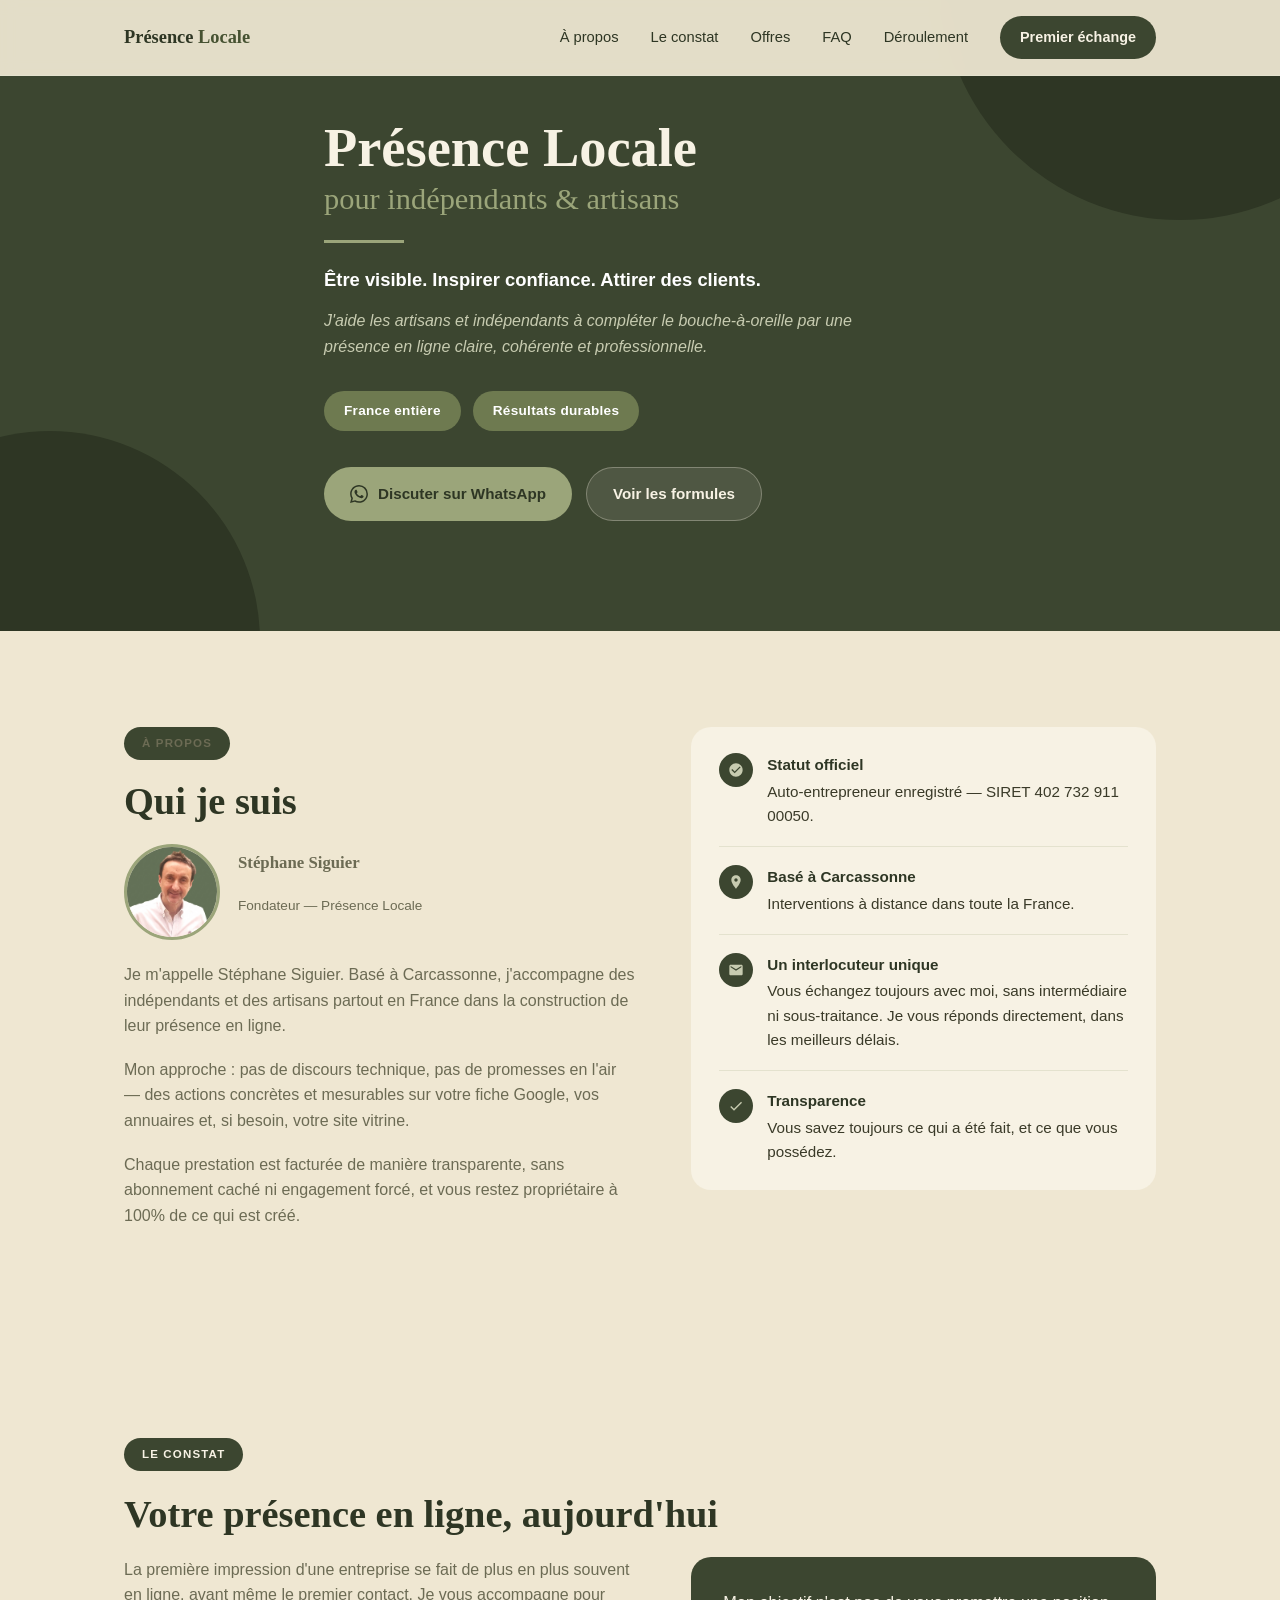
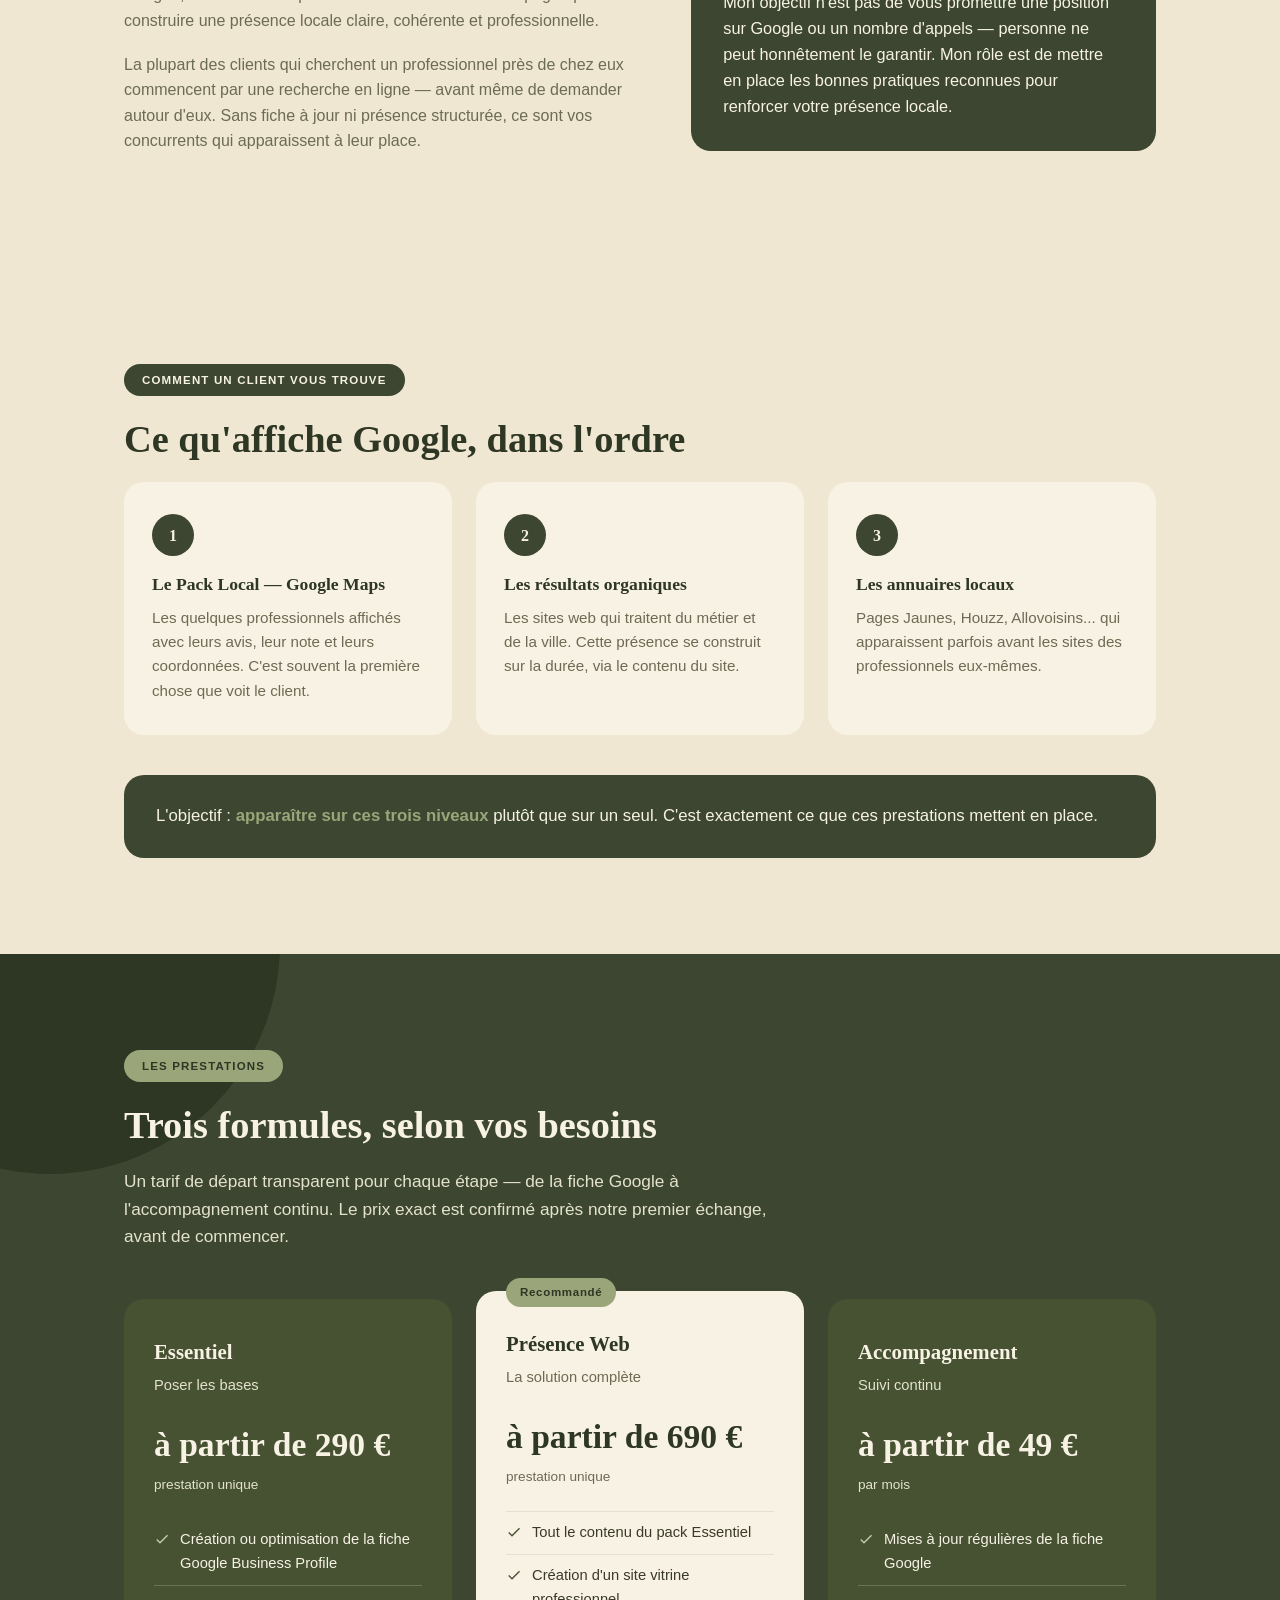
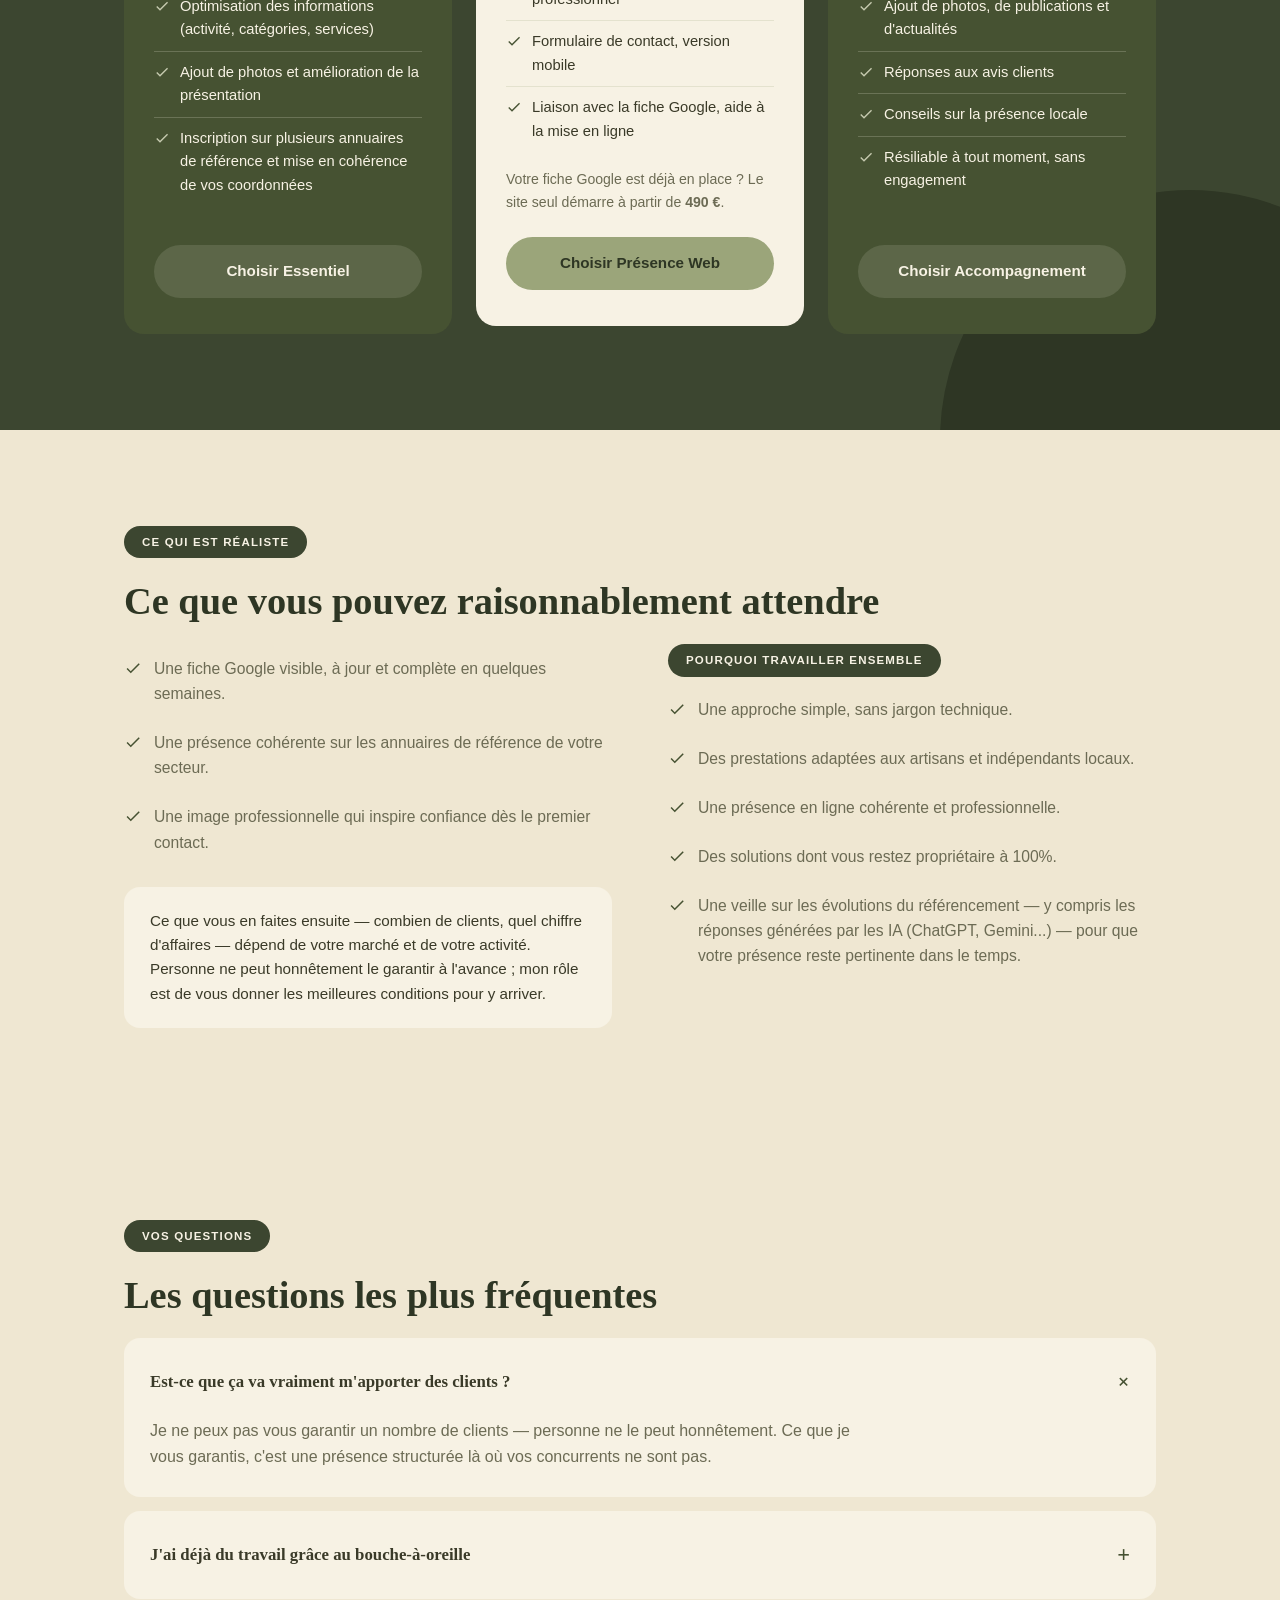
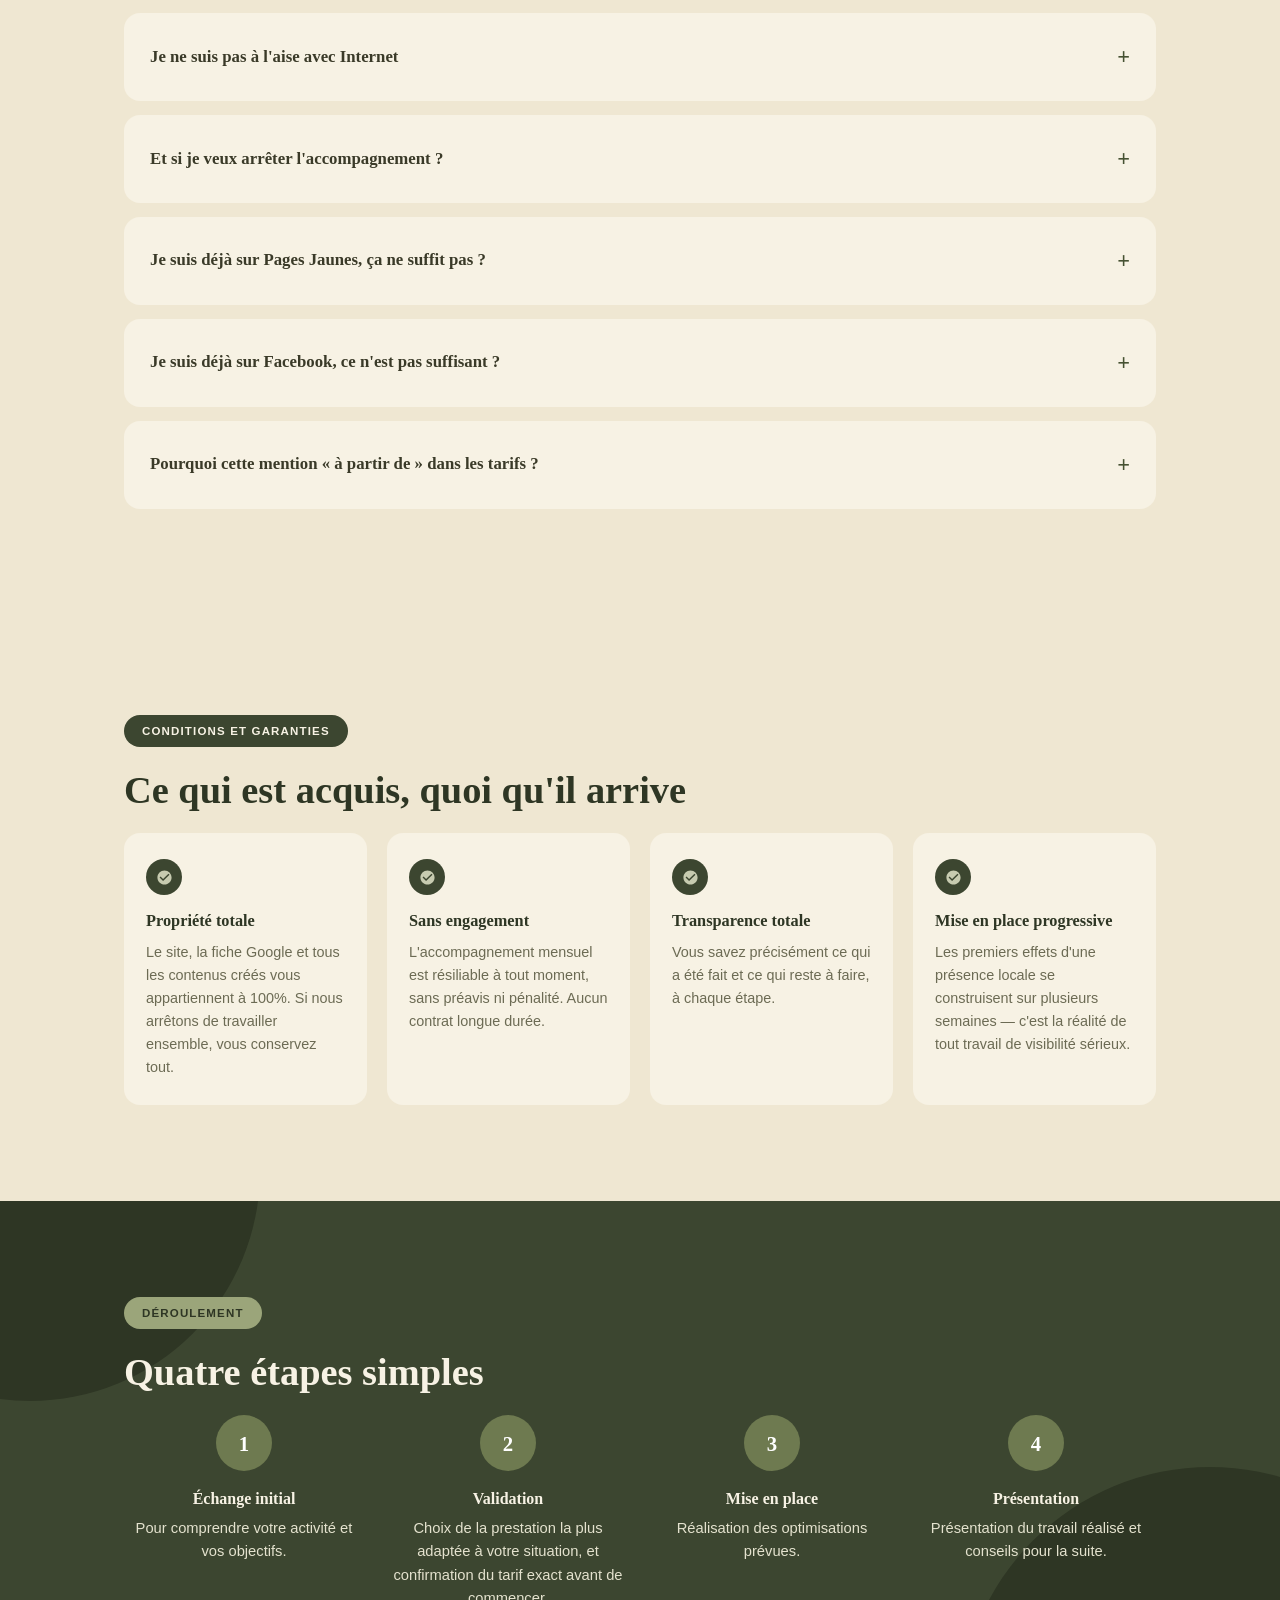
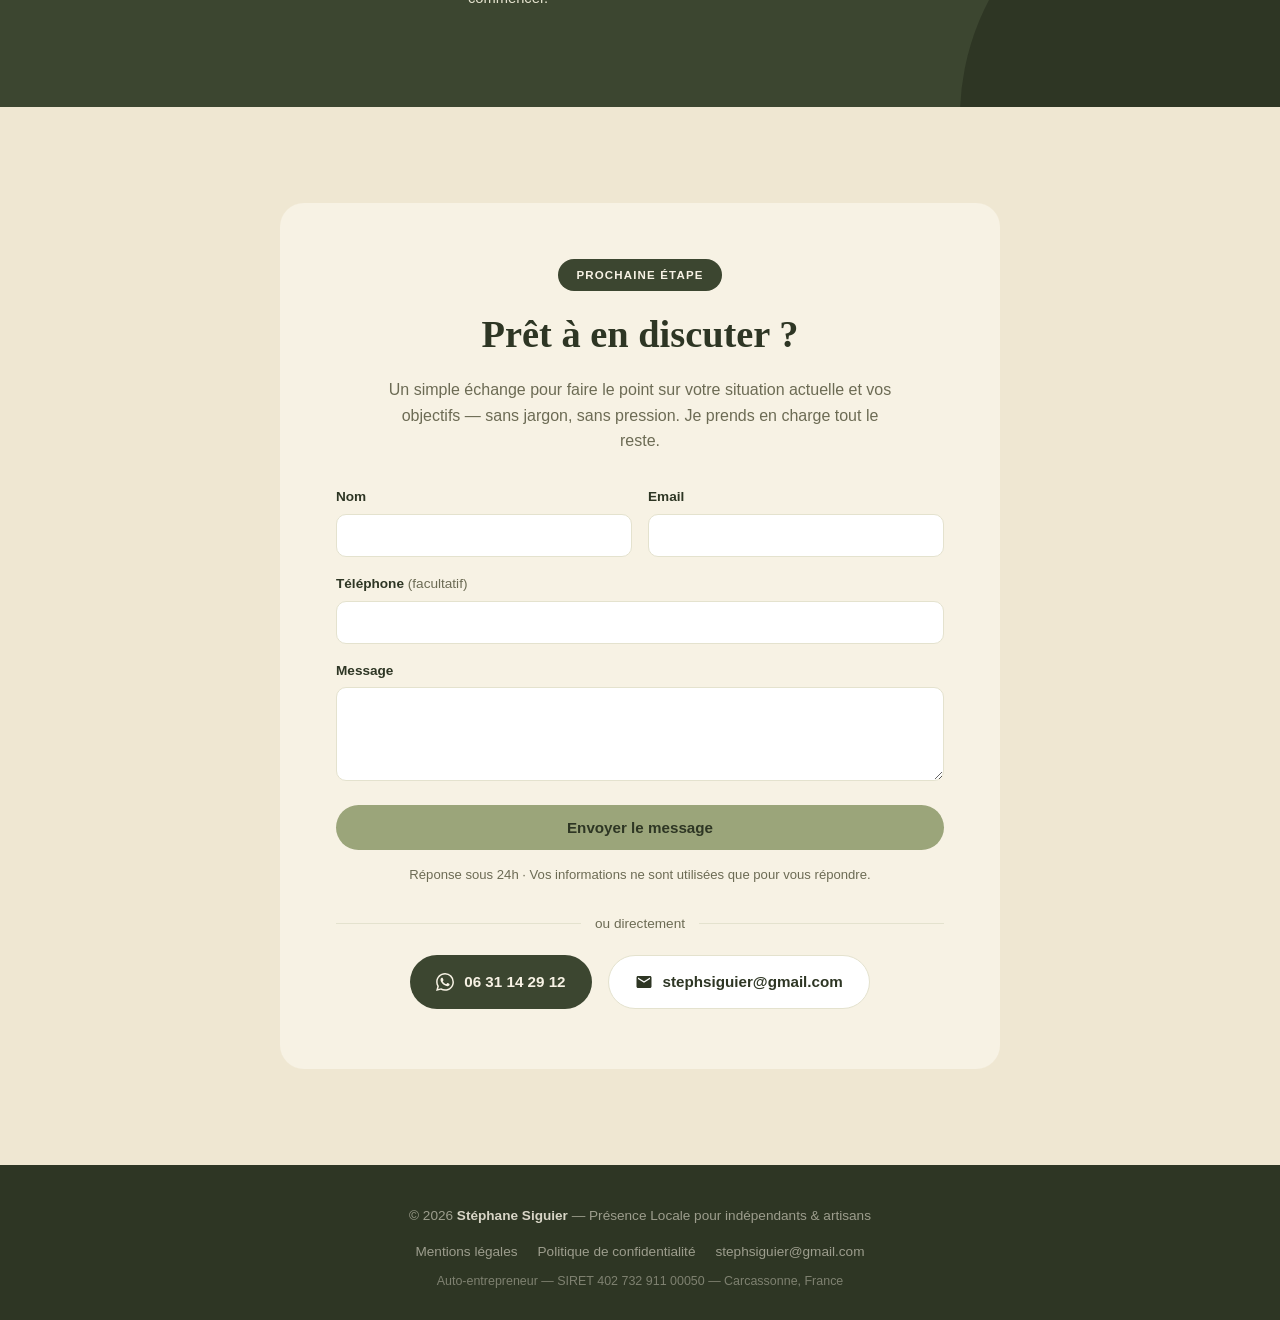
==== index.html @ 8b1a2726 "Retire la pastille "Présentation commerciale" du hero Reste de la présentation PowerPoint, sans sens" ====
<!DOCTYPE html>
<html lang="fr">
<head>
<meta charset="UTF-8" />
<meta name="viewport" content="width=device-width, initial-scale=1.0" />
<title>Présence Locale pour Indépendants &amp; Artisans — Stéphane Siguier</title>
<meta name="description" content="Stéphane Siguier accompagne les indépendants et artisans pour renforcer leur présence locale : fiche Google Business, annuaires, site vitrine. Premier échange gratuit." />
<meta name="keywords" content="présence locale, fiche google business profile, référencement local artisan, site vitrine indépendant, présence en ligne artisan" />
<link rel="canonical" href="https://presencelocale.vercel.app/" />
<meta name="google-site-verification" content="MsAnaw0kHJq9627BBi_jA8YPOrzzjA6fcCTevEFOmfQ" />

<meta property="og:title" content="Présence Locale pour Indépendants &amp; Artisans — Stéphane Siguier" />
<meta property="og:description" content="Fiche Google Business, référencement local, site vitrine : une présence en ligne claire et professionnelle pour votre activité." />
<meta property="og:type" content="website" />
<meta property="og:url" content="https://presencelocale.vercel.app/" />
<meta property="og:image" content="https://presencelocale.vercel.app/photo.jpg" />
<meta property="og:locale" content="fr_FR" />

<script type="application/ld+json">
{
  "@context": "https://schema.org",
  "@type": "ProfessionalService",
  "name": "Présence Locale — Stéphane Siguier",
  "description": "Accompagnement des indépendants et artisans pour leur présence en ligne : fiche Google Business Profile, référencement local, site vitrine et suivi continu.",
  "url": "https://presencelocale.vercel.app/",
  "telephone": "+33631142912",
  "email": "stephsiguier@gmail.com",
  "areaServed": "France",
  "priceRange": "€€",
  "taxID": "40273291100050",
  "address": { "@type": "PostalAddress", "addressLocality": "Carcassonne", "addressCountry": "FR" }
}
</script>
<script type="application/ld+json">
{
  "@context": "https://schema.org",
  "@type": "Service",
  "serviceType": "Création et optimisation de fiche Google Business Profile",
  "name": "Essentiel",
  "provider": { "@type": "ProfessionalService", "name": "Présence Locale — Stéphane Siguier" },
  "areaServed": "France",
  "description": "Création ou optimisation de la fiche Google Business Profile, optimisation des informations, ajout de photos, inscription sur plusieurs annuaires de référence et mise en cohérence de vos coordonnées. Tarif de départ, ajusté selon votre situation.",
  "offers": { "@type": "Offer", "priceCurrency": "EUR", "priceSpecification": { "@type": "PriceSpecification", "minPrice": 290, "priceCurrency": "EUR" } }
}
</script>
<script type="application/ld+json">
{
  "@context": "https://schema.org",
  "@type": "Service",
  "serviceType": "Création de site vitrine et présence web complète",
  "name": "Présence Web",
  "provider": { "@type": "ProfessionalService", "name": "Présence Locale — Stéphane Siguier" },
  "areaServed": "France",
  "description": "Pack Essentiel complet, création d'un site vitrine professionnel avec formulaire de contact et version mobile, liaison avec la fiche Google. Disponible aussi en site seul (à partir de 490 €) lorsque la fiche Google est déjà en place. Tarif de départ, ajusté selon votre situation.",
  "offers": { "@type": "Offer", "priceCurrency": "EUR", "priceSpecification": { "@type": "PriceSpecification", "minPrice": 690, "priceCurrency": "EUR" } }
}
</script>
<script type="application/ld+json">
{
  "@context": "https://schema.org",
  "@type": "Service",
  "serviceType": "Suivi et accompagnement continu de la présence locale",
  "name": "Accompagnement",
  "provider": { "@type": "ProfessionalService", "name": "Présence Locale — Stéphane Siguier" },
  "areaServed": "France",
  "description": "Mises à jour régulières de la fiche Google, ajout de photos, publications et actualités, réponses aux avis clients, conseils sur la présence locale, résiliable à tout moment.",
  "offers": { "@type": "Offer", "priceCurrency": "EUR", "priceSpecification": { "@type": "UnitPriceSpecification", "minPrice": 49, "priceCurrency": "EUR", "unitText": "mois" } }
}
</script>
<script type="application/ld+json">
{
  "@context": "https://schema.org",
  "@type": "FAQPage",
  "mainEntity": [
    {
      "@type": "Question",
      "name": "Est-ce que ça va vraiment m'apporter des clients ?",
      "acceptedAnswer": { "@type": "Answer", "text": "Personne ne peut honnêtement garantir un nombre de clients. Ce qui est garanti, c'est la mise en place d'une présence en ligne structurée — fiche Google à jour, annuaires cohérents, site vitrine si besoin — là où beaucoup de concurrents ne sont pas encore présents." }
    },
    {
      "@type": "Question",
      "name": "J'ai déjà du travail grâce au bouche-à-oreille, est-ce utile quand même ?",
      "acceptedAnswer": { "@type": "Answer", "text": "Oui, une bonne visibilité en ligne amplifie le bouche-à-oreille. Quand quelqu'un recommande votre activité, la première chose que fait le client potentiel est de vous chercher sur Google. S'il ne trouve rien de sérieux, il hésite et regarde ailleurs." }
    },
    {
      "@type": "Question",
      "name": "Je ne suis pas à l'aise avec Internet, est-ce un problème ?",
      "acceptedAnswer": { "@type": "Answer", "text": "Non, aucune compétence technique n'est nécessaire de votre côté. La création, la mise en ligne et la gestion sont prises en charge intégralement, avec un point simple et régulier sur ce qui a été fait." }
    },
    {
      "@type": "Question",
      "name": "Que se passe-t-il si je veux arrêter l'accompagnement mensuel ?",
      "acceptedAnswer": { "@type": "Answer", "text": "La résiliation est libre, sans engagement, sans préavis ni frais. La fiche Google Business et le site vitrine, le cas échéant, vous appartiennent à 100% : vous repartez avec tout ce qui a été créé." }
    },
    {
      "@type": "Question",
      "name": "Je suis déjà sur Pages Jaunes, ça ne suffit pas ?",
      "acceptedAnswer": { "@type": "Answer", "text": "Un annuaire comme Pages Jaunes vous répertorie. Google Maps, lui, est l'endroit où beaucoup de clients cherchent directement un professionnel près de chez eux. Les deux se complètent, c'est pourquoi la formule Essentiel traite la fiche Google et les annuaires ensemble." }
    },
    {
      "@type": "Question",
      "name": "Je suis déjà sur Facebook, ce n'est pas suffisant ?",
      "acceptedAnswer": { "@type": "Answer", "text": "Facebook touche surtout les personnes qui vous suivent déjà. Une fiche Google touche des personnes qui ne vous connaissent pas encore et qui cherchent activement votre métier dans votre ville. Les deux se complètent." }
    },
    {
      "@type": "Question",
      "name": "Pourquoi cette mention « à partir de » dans les tarifs ?",
      "acceptedAnswer": { "@type": "Answer", "text": "Chaque situation est différente. Le prix affiché est un tarif de départ ; le prix exact vous est annoncé après notre premier échange, avant de commencer, et il ne change pas ensuite sans votre accord. Il dépend de l'état de votre fiche et du nombre d'annuaires (Essentiel), du nombre de pages du site (Présence Web) ou du volume mensuel à traiter (Accompagnement)." }
    }
  ]
}
</script>

<link rel="stylesheet" href="styles.css" />
</head>
<body>

<header>
  <div class="nav-inner">
    <a href="#hero" class="logo">Présence <span>Locale</span></a>
    <input type="checkbox" id="burger-toggle" />
    <nav class="links">
      <a class="navlink" href="#apropos">À propos</a>
      <a class="navlink" href="#constat">Le constat</a>
      <a class="navlink" href="#offres">Offres</a>
      <a class="navlink" href="#faq">FAQ</a>
      <a class="navlink" href="#deroulement">Déroulement</a>
      <a class="nav-cta" href="#contact">Premier échange</a>
    </nav>
    <label for="burger-toggle" class="burger-label" aria-label="Ouvrir le menu">
      <svg viewBox="0 0 24 24"><path d="M3 6h18v2H3zM3 11h18v2H3zM3 16h18v2H3z"/></svg>
    </label>
  </div>
</header>

<!-- HERO -->
<section id="hero" class="section-dark">
  <span class="blob"></span>
  <span class="blob"></span>
  <div class="container hero-content">
    <h1><span class="title-main">Présence Locale</span><span class="title-sub">pour indépendants &amp; artisans</span></h1>
    <hr class="hero-rule" />
    <p class="hero-tagline">Être visible. Inspirer confiance. Attirer des clients.</p>
    <p class="hero-sub">J'aide les artisans et indépendants à compléter le bouche-à-oreille par une présence en ligne claire, cohérente et professionnelle.</p>
    <div class="hero-badges">
      <span class="badge">France entière</span>
      <span class="badge">Résultats durables</span>
    </div>
    <div class="hero-ctas">
      <a href="https://wa.me/33631142912" target="_blank" rel="noopener" class="btn btn-primary">
        <svg viewBox="0 0 24 24"><path d="M17.472 14.382c-.297-.149-1.758-.867-2.03-.967-.273-.099-.471-.148-.67.15-.197.297-.767.966-.94 1.164-.173.199-.347.223-.644.075-.297-.15-1.255-.463-2.39-1.475-.883-.788-1.48-1.761-1.653-2.059-.173-.297-.018-.458.13-.606.134-.133.298-.347.446-.52.149-.174.198-.298.298-.497.099-.198.05-.371-.025-.52-.075-.149-.669-1.612-.916-2.207-.242-.579-.487-.5-.669-.51-.173-.008-.371-.01-.57-.01-.198 0-.52.074-.792.372-.272.297-1.04 1.016-1.04 2.479 0 1.462 1.065 2.875 1.213 3.074.149.198 2.096 3.2 5.077 4.487.709.306 1.262.489 1.694.625.712.227 1.36.195 1.871.118.571-.085 1.758-.719 2.006-1.413.248-.694.248-1.289.173-1.413-.074-.124-.272-.198-.57-.347m-5.421 7.403h-.004a9.87 9.87 0 01-5.031-1.378l-.361-.214-3.741.982.998-3.648-.235-.374a9.86 9.86 0 01-1.51-5.26c.001-5.45 4.436-9.884 9.888-9.884 2.64 0 5.122 1.03 6.988 2.898a9.825 9.825 0 012.893 6.994c-.003 5.45-4.437 9.884-9.885 9.884m8.413-18.297A11.815 11.815 0 0012.05 0C5.495 0 .16 5.335.157 11.892c0 2.096.547 4.142 1.588 5.945L.057 24l6.305-1.654a11.882 11.882 0 005.683 1.448h.005c6.554 0 11.89-5.335 11.893-11.893a11.821 11.821 0 00-3.48-8.413z"/></svg>
        Discuter sur WhatsApp
      </a>
      <a href="#offres" class="btn btn-ghost">Voir les formules</a>
    </div>
  </div>
</section>

<!-- À PROPOS -->
<section id="apropos">
  <div class="container">
    <div class="apropos-grid">
      <div>
        <p class="section-label">À propos</p>
        <h2 class="section-title">Qui je suis</h2>
        <div class="apropos-photo-row">
          <img src="photo.jpg" alt="Stéphane Siguier, fondateur de Présence Locale" class="apropos-photo" width="96" height="96" loading="lazy" />
          <div>
            <p class="apropos-name">Stéphane Siguier</p>
            <p class="apropos-role">Fondateur — Présence Locale</p>
          </div>
        </div>
        <p>Je m'appelle Stéphane Siguier. Basé à Carcassonne, j'accompagne des indépendants et des artisans partout en France dans la construction de leur présence en ligne.</p>
        <p>Mon approche : pas de discours technique, pas de promesses en l'air — des actions concrètes et mesurables sur votre fiche Google, vos annuaires et, si besoin, votre site vitrine.</p>
        <p>Chaque prestation est facturée de manière transparente, sans abonnement caché ni engagement forcé, et vous restez propriétaire à 100% de ce qui est créé.</p>
      </div>
      <ul class="trust-list">
        <li>
          <span class="dot"><svg viewBox="0 0 24 24"><path d="M12 2C6.48 2 2 6.48 2 12s4.48 10 10 10 10-4.48 10-10S17.52 2 12 2zm-2 15l-5-5 1.41-1.41L10 14.17l7.59-7.59L19 8l-9 9z"/></svg></span>
          <span><strong>Statut officiel</strong>Auto-entrepreneur enregistré — SIRET 402 732 911 00050.</span>
        </li>
        <li>
          <span class="dot"><svg viewBox="0 0 24 24"><path d="M12 2C8.13 2 5 5.13 5 9c0 5.25 7 13 7 13s7-7.75 7-13c0-3.87-3.13-7-7-7zm0 9.5c-1.38 0-2.5-1.12-2.5-2.5s1.12-2.5 2.5-2.5 2.5 1.12 2.5 2.5-1.12 2.5-2.5 2.5z"/></svg></span>
          <span><strong>Basé à Carcassonne</strong>Interventions à distance dans toute la France.</span>
        </li>
        <li>
          <span class="dot"><svg viewBox="0 0 24 24"><path d="M20 4H4c-1.1 0-1.99.9-1.99 2L2 18c0 1.1.9 2 2 2h16c1.1 0 2-.9 2-2V6c0-1.1-.9-2-2-2zm0 4l-8 5-8-5V6l8 5 8-5v2z"/></svg></span>
          <span><strong>Un interlocuteur unique</strong>Vous échangez toujours avec moi, sans intermédiaire ni sous-traitance. Je vous réponds directement, dans les meilleurs délais.</span>
        </li>
        <li>
          <span class="dot"><svg viewBox="0 0 24 24"><path d="M9 16.2L4.8 12l-1.4 1.4L9 19 21 7l-1.4-1.4z"/></svg></span>
          <span><strong>Transparence</strong>Vous savez toujours ce qui a été fait, et ce que vous possédez.</span>
        </li>
      </ul>
    </div>
  </div>
</section>

<!-- LE CONSTAT -->
<section id="constat">
  <div class="container">
    <p class="section-label">Le constat</p>
    <h2 class="section-title">Votre présence en ligne, aujourd'hui</h2>
    <div class="constat-grid">
      <div>
        <p>La première impression d'une entreprise se fait de plus en plus souvent en ligne, avant même le premier contact. Je vous accompagne pour construire une présence locale claire, cohérente et professionnelle.</p>
        <p>La plupart des clients qui cherchent un professionnel près de chez eux commencent par une recherche en ligne — avant même de demander autour d'eux. Sans fiche à jour ni présence structurée, ce sont vos concurrents qui apparaissent à leur place.</p>
      </div>
      <div class="constat-highlight">
        <p>Mon objectif n'est pas de vous promettre une position sur Google ou un nombre d'appels — personne ne peut honnêtement le garantir. Mon rôle est de mettre en place les bonnes pratiques reconnues pour renforcer votre présence locale.</p>
      </div>
    </div>
  </div>
</section>

<!-- COMMENT UN CLIENT VOUS TROUVE -->
<section id="parcours">
  <div class="container">
    <p class="section-label">Comment un client vous trouve</p>
    <h2 class="section-title">Ce qu'affiche Google, dans l'ordre</h2>
    <div class="parcours-grid">
      <div class="parcours-card">
        <div class="parcours-num">1</div>
        <h3>Le Pack Local — Google Maps</h3>
        <p>Les quelques professionnels affichés avec leurs avis, leur note et leurs coordonnées. C'est souvent la première chose que voit le client.</p>
      </div>
      <div class="parcours-card">
        <div class="parcours-num">2</div>
        <h3>Les résultats organiques</h3>
        <p>Les sites web qui traitent du métier et de la ville. Cette présence se construit sur la durée, via le contenu du site.</p>
      </div>
      <div class="parcours-card">
        <div class="parcours-num">3</div>
        <h3>Les annuaires locaux</h3>
        <p>Pages Jaunes, Houzz, Allovoisins... qui apparaissent parfois avant les sites des professionnels eux-mêmes.</p>
      </div>
    </div>
    <div class="parcours-conclusion">
      L'objectif : <strong>apparaître sur ces trois niveaux</strong> plutôt que sur un seul. C'est exactement ce que ces prestations mettent en place.
    </div>
  </div>
</section>

<!-- LES PRESTATIONS -->
<section id="offres" class="section-dark">
  <span class="blob"></span>
  <span class="blob"></span>
  <div class="container">
    <p class="section-label">Les prestations</p>
    <h2 class="section-title">Trois formules, selon vos besoins</h2>
    <p class="section-lead">Un tarif de départ transparent pour chaque étape — de la fiche Google à l'accompagnement continu. Le prix exact est confirmé après notre premier échange, avant de commencer.</p>
    <div class="offres-grid">

      <div class="offer-card">
        <p class="offer-name">Essentiel</p>
        <p class="offer-sub">Poser les bases</p>
        <p class="offer-price">à partir de 290 €</p>
        <p class="offer-period">prestation unique</p>
        <ul class="offer-list">
          <li><svg viewBox="0 0 24 24"><path d="M9 16.2L4.8 12l-1.4 1.4L9 19 21 7l-1.4-1.4z"/></svg>Création ou optimisation de la fiche Google Business Profile</li>
          <li><svg viewBox="0 0 24 24"><path d="M9 16.2L4.8 12l-1.4 1.4L9 19 21 7l-1.4-1.4z"/></svg>Optimisation des informations (activité, catégories, services)</li>
          <li><svg viewBox="0 0 24 24"><path d="M9 16.2L4.8 12l-1.4 1.4L9 19 21 7l-1.4-1.4z"/></svg>Ajout de photos et amélioration de la présentation</li>
          <li><svg viewBox="0 0 24 24"><path d="M9 16.2L4.8 12l-1.4 1.4L9 19 21 7l-1.4-1.4z"/></svg>Inscription sur plusieurs annuaires de référence et mise en cohérence de vos coordonnées</li>
        </ul>
        <a href="#contact" class="btn btn-outline">Choisir Essentiel</a>
      </div>

      <div class="offer-card featured">
        <span class="offer-tag">Recommandé</span>
        <p class="offer-name">Présence Web</p>
        <p class="offer-sub">La solution complète</p>
        <p class="offer-price">à partir de 690 €</p>
        <p class="offer-period">prestation unique</p>
        <ul class="offer-list">
          <li><svg viewBox="0 0 24 24"><path d="M9 16.2L4.8 12l-1.4 1.4L9 19 21 7l-1.4-1.4z"/></svg>Tout le contenu du pack Essentiel</li>
          <li><svg viewBox="0 0 24 24"><path d="M9 16.2L4.8 12l-1.4 1.4L9 19 21 7l-1.4-1.4z"/></svg>Création d'un site vitrine professionnel</li>
          <li><svg viewBox="0 0 24 24"><path d="M9 16.2L4.8 12l-1.4 1.4L9 19 21 7l-1.4-1.4z"/></svg>Formulaire de contact, version mobile</li>
          <li><svg viewBox="0 0 24 24"><path d="M9 16.2L4.8 12l-1.4 1.4L9 19 21 7l-1.4-1.4z"/></svg>Liaison avec la fiche Google, aide à la mise en ligne</li>
        </ul>
        <p class="offer-note">Votre fiche Google est déjà en place ? Le site seul démarre à partir de <strong>490 €</strong>.</p>
        <a href="#contact" class="btn btn-primary">Choisir Présence Web</a>
      </div>

      <div class="offer-card">
        <p class="offer-name">Accompagnement</p>
        <p class="offer-sub">Suivi continu</p>
        <p class="offer-price">à partir de 49 €</p>
        <p class="offer-period">par mois</p>
        <ul class="offer-list">
          <li><svg viewBox="0 0 24 24"><path d="M9 16.2L4.8 12l-1.4 1.4L9 19 21 7l-1.4-1.4z"/></svg>Mises à jour régulières de la fiche Google</li>
          <li><svg viewBox="0 0 24 24"><path d="M9 16.2L4.8 12l-1.4 1.4L9 19 21 7l-1.4-1.4z"/></svg>Ajout de photos, de publications et d'actualités</li>
          <li><svg viewBox="0 0 24 24"><path d="M9 16.2L4.8 12l-1.4 1.4L9 19 21 7l-1.4-1.4z"/></svg>Réponses aux avis clients</li>
          <li><svg viewBox="0 0 24 24"><path d="M9 16.2L4.8 12l-1.4 1.4L9 19 21 7l-1.4-1.4z"/></svg>Conseils sur la présence locale</li>
          <li><svg viewBox="0 0 24 24"><path d="M9 16.2L4.8 12l-1.4 1.4L9 19 21 7l-1.4-1.4z"/></svg>Résiliable à tout moment, sans engagement</li>
        </ul>
        <a href="#contact" class="btn btn-outline">Choisir Accompagnement</a>
      </div>

    </div>
  </div>
</section>

<!-- CE QUI EST RÉALISTE / POURQUOI -->
<section id="confiance">
  <div class="container">
    <p class="section-label">Ce qui est réaliste</p>
    <h2 class="section-title">Ce que vous pouvez raisonnablement attendre</h2>
    <div class="confiance-grid">
      <div>
        <ul>
          <li><svg viewBox="0 0 24 24"><path d="M9 16.2L4.8 12l-1.4 1.4L9 19 21 7l-1.4-1.4z"/></svg>Une fiche Google visible, à jour et complète en quelques semaines.</li>
          <li><svg viewBox="0 0 24 24"><path d="M9 16.2L4.8 12l-1.4 1.4L9 19 21 7l-1.4-1.4z"/></svg>Une présence cohérente sur les annuaires de référence de votre secteur.</li>
          <li><svg viewBox="0 0 24 24"><path d="M9 16.2L4.8 12l-1.4 1.4L9 19 21 7l-1.4-1.4z"/></svg>Une image professionnelle qui inspire confiance dès le premier contact.</li>
        </ul>
        <div class="confiance-note">Ce que vous en faites ensuite — combien de clients, quel chiffre d'affaires — dépend de votre marché et de votre activité. Personne ne peut honnêtement le garantir à l'avance ; mon rôle est de vous donner les meilleures conditions pour y arriver.</div>
      </div>
      <div>
        <p class="section-label" style="margin-bottom:8px;">Pourquoi travailler ensemble</p>
        <ul>
          <li><svg viewBox="0 0 24 24"><path d="M9 16.2L4.8 12l-1.4 1.4L9 19 21 7l-1.4-1.4z"/></svg>Une approche simple, sans jargon technique.</li>
          <li><svg viewBox="0 0 24 24"><path d="M9 16.2L4.8 12l-1.4 1.4L9 19 21 7l-1.4-1.4z"/></svg>Des prestations adaptées aux artisans et indépendants locaux.</li>
          <li><svg viewBox="0 0 24 24"><path d="M9 16.2L4.8 12l-1.4 1.4L9 19 21 7l-1.4-1.4z"/></svg>Une présence en ligne cohérente et professionnelle.</li>
          <li><svg viewBox="0 0 24 24"><path d="M9 16.2L4.8 12l-1.4 1.4L9 19 21 7l-1.4-1.4z"/></svg>Des solutions dont vous restez propriétaire à 100%.</li>
          <li><svg viewBox="0 0 24 24"><path d="M9 16.2L4.8 12l-1.4 1.4L9 19 21 7l-1.4-1.4z"/></svg>Une veille sur les évolutions du référencement — y compris les réponses générées par les IA (ChatGPT, Gemini...) — pour que votre présence reste pertinente dans le temps.</li>
        </ul>
      </div>
    </div>
  </div>
</section>

<!-- FAQ -->
<section id="faq">
  <div class="container">
    <p class="section-label">Vos questions</p>
    <h2 class="section-title">Les questions les plus fréquentes</h2>

    <details class="faq-item" open>
      <summary>Est-ce que ça va vraiment m'apporter des clients ? <span class="plus">+</span></summary>
      <p>Je ne peux pas vous garantir un nombre de clients — personne ne le peut honnêtement. Ce que je vous garantis, c'est une présence structurée là où vos concurrents ne sont pas.</p>
    </details>
    <details class="faq-item">
      <summary>J'ai déjà du travail grâce au bouche-à-oreille <span class="plus">+</span></summary>
      <p>C'est une très bonne chose. Ceci dit, une bonne visibilité en ligne l'amplifie : quand quelqu'un vous recommande, la prochaine chose que va faire le client potentiel, c'est vous chercher sur Google. S'il ne trouve rien, il hésite.</p>
    </details>
    <details class="faq-item">
      <summary>Je ne suis pas à l'aise avec Internet <span class="plus">+</span></summary>
      <p>Vous n'avez rien à faire vous-même. Je m'occupe de tout — création, mise en ligne, gestion. Vous recevez un point simple, régulièrement.</p>
    </details>
    <details class="faq-item">
      <summary>Et si je veux arrêter l'accompagnement ? <span class="plus">+</span></summary>
      <p>Résiliation libre, sans engagement, sans frais. La fiche Google et, le cas échéant, le site vous appartiennent. Vous repartez avec tout.</p>
    </details>
    <details class="faq-item">
      <summary>Je suis déjà sur Pages Jaunes, ça ne suffit pas ? <span class="plus">+</span></summary>
      <p>Un annuaire comme Pages Jaunes vous répertorie. Google Maps, lui, est l'endroit où beaucoup de clients cherchent directement un professionnel près de chez eux. Les deux se complètent : c'est pourquoi la formule Essentiel traite la fiche Google et les annuaires ensemble.</p>
    </details>
    <details class="faq-item">
      <summary>Je suis déjà sur Facebook, ce n'est pas suffisant ? <span class="plus">+</span></summary>
      <p>Facebook touche surtout les personnes qui vous suivent déjà. Une fiche Google touche des personnes qui ne vous connaissent pas encore et qui cherchent activement votre métier dans votre ville. Les deux se complètent.</p>
    </details>
    <details class="faq-item">
      <summary>Pourquoi cette mention « à partir de » dans les tarifs ? <span class="plus">+</span></summary>
      <p>Chaque situation est différente. Le prix affiché est un tarif de départ ; le prix exact vous est annoncé après notre premier échange, avant de commencer, et il ne change pas ensuite sans votre accord. Il dépend de l'état de votre fiche et du nombre d'annuaires (Essentiel), du nombre de pages du site (Présence Web) ou du volume mensuel à traiter (Accompagnement).</p>
    </details>
  </div>
</section>

<!-- CONDITIONS ET GARANTIES -->
<section id="garanties">
  <div class="container">
    <p class="section-label">Conditions et garanties</p>
    <h2 class="section-title">Ce qui est acquis, quoi qu'il arrive</h2>
    <div class="garanties-grid">
      <div class="garantie-card">
        <span class="dot"><svg viewBox="0 0 24 24"><path d="M12 2C6.48 2 2 6.48 2 12s4.48 10 10 10 10-4.48 10-10S17.52 2 12 2zm-2 15l-5-5 1.41-1.41L10 14.17l7.59-7.59L19 8l-9 9z"/></svg></span>
        <h3>Propriété totale</h3>
        <p>Le site, la fiche Google et tous les contenus créés vous appartiennent à 100%. Si nous arrêtons de travailler ensemble, vous conservez tout.</p>
      </div>
      <div class="garantie-card">
        <span class="dot"><svg viewBox="0 0 24 24"><path d="M12 2C6.48 2 2 6.48 2 12s4.48 10 10 10 10-4.48 10-10S17.52 2 12 2zm-2 15l-5-5 1.41-1.41L10 14.17l7.59-7.59L19 8l-9 9z"/></svg></span>
        <h3>Sans engagement</h3>
        <p>L'accompagnement mensuel est résiliable à tout moment, sans préavis ni pénalité. Aucun contrat longue durée.</p>
      </div>
      <div class="garantie-card">
        <span class="dot"><svg viewBox="0 0 24 24"><path d="M12 2C6.48 2 2 6.48 2 12s4.48 10 10 10 10-4.48 10-10S17.52 2 12 2zm-2 15l-5-5 1.41-1.41L10 14.17l7.59-7.59L19 8l-9 9z"/></svg></span>
        <h3>Transparence totale</h3>
        <p>Vous savez précisément ce qui a été fait et ce qui reste à faire, à chaque étape.</p>
      </div>
      <div class="garantie-card">
        <span class="dot"><svg viewBox="0 0 24 24"><path d="M12 2C6.48 2 2 6.48 2 12s4.48 10 10 10 10-4.48 10-10S17.52 2 12 2zm-2 15l-5-5 1.41-1.41L10 14.17l7.59-7.59L19 8l-9 9z"/></svg></span>
        <h3>Mise en place progressive</h3>
        <p>Les premiers effets d'une présence locale se construisent sur plusieurs semaines — c'est la réalité de tout travail de visibilité sérieux.</p>
      </div>
    </div>
  </div>
</section>

<!-- DÉROULEMENT -->
<section id="deroulement" class="section-dark">
  <span class="blob"></span>
  <span class="blob"></span>
  <div class="container">
    <p class="section-label">Déroulement</p>
    <h2 class="section-title">Quatre étapes simples</h2>
    <div class="steps">
      <div class="step">
        <div class="step-num">1</div>
        <h3>Échange initial</h3>
        <p>Pour comprendre votre activité et vos objectifs.</p>
      </div>
      <div class="step">
        <div class="step-num">2</div>
        <h3>Validation</h3>
        <p>Choix de la prestation la plus adaptée à votre situation, et confirmation du tarif exact avant de commencer.</p>
      </div>
      <div class="step">
        <div class="step-num">3</div>
        <h3>Mise en place</h3>
        <p>Réalisation des optimisations prévues.</p>
      </div>
      <div class="step">
        <div class="step-num">4</div>
        <h3>Présentation</h3>
        <p>Présentation du travail réalisé et conseils pour la suite.</p>
      </div>
    </div>
  </div>
</section>

<!-- CONTACT -->
<section id="contact">
  <div class="container">
    <div class="contact-box">
      <p class="section-label">Prochaine étape</p>
      <h2 class="section-title">Prêt à en discuter ?</h2>
      <p class="lead">Un simple échange pour faire le point sur votre situation actuelle et vos objectifs — sans jargon, sans pression. Je prends en charge tout le reste.</p>

      <form id="contact-form" class="contact-form" action="https://formspree.io/f/xnjerayz" method="POST">
        <input type="text" name="_gotcha" style="display:none" tabindex="-1" autocomplete="off" />
        <input type="hidden" name="_subject" value="Nouveau message — Présence Locale" />
        <div class="form-row">
          <div class="form-field">
            <label for="cf-name">Nom</label>
            <input type="text" id="cf-name" name="Nom" required />
          </div>
          <div class="form-field">
            <label for="cf-email">Email</label>
            <input type="email" id="cf-email" name="email" required />
          </div>
        </div>
        <div class="form-field">
          <label for="cf-phone">Téléphone <span class="optional">(facultatif)</span></label>
          <input type="tel" id="cf-phone" name="Téléphone" />
        </div>
        <div class="form-field">
          <label for="cf-message">Message</label>
          <textarea id="cf-message" name="Message" rows="4" required></textarea>
        </div>
        <button type="submit" class="btn btn-primary form-submit">Envoyer le message</button>
        <p class="form-note">Réponse sous 24h · Vos informations ne sont utilisées que pour vous répondre.</p>
        <p id="form-error" class="form-error" hidden>Une erreur est survenue lors de l'envoi. Réessayez, ou écrivez-moi directement par WhatsApp/email ci-dessous.</p>
      </form>

      <div id="form-success" class="form-success" hidden>
        <p class="apropos-name">Merci, c'est bien reçu !</p>
        <p>Votre message m'est parvenu directement par email. Je vous réponds sous 24h.</p>
      </div>

      <div class="contact-divider"><span>ou directement</span></div>

      <div class="contact-methods">
        <a href="https://wa.me/33631142912" target="_blank" rel="noopener" class="btn btn-primary">
          <svg viewBox="0 0 24 24"><path d="M17.472 14.382c-.297-.149-1.758-.867-2.03-.967-.273-.099-.471-.148-.67.15-.197.297-.767.966-.94 1.164-.173.199-.347.223-.644.075-.297-.15-1.255-.463-2.39-1.475-.883-.788-1.48-1.761-1.653-2.059-.173-.297-.018-.458.13-.606.134-.133.298-.347.446-.52.149-.174.198-.298.298-.497.099-.198.05-.371-.025-.52-.075-.149-.669-1.612-.916-2.207-.242-.579-.487-.5-.669-.51-.173-.008-.371-.01-.57-.01-.198 0-.52.074-.792.372-.272.297-1.04 1.016-1.04 2.479 0 1.462 1.065 2.875 1.213 3.074.149.198 2.096 3.2 5.077 4.487.709.306 1.262.489 1.694.625.712.227 1.36.195 1.871.118.571-.085 1.758-.719 2.006-1.413.248-.694.248-1.289.173-1.413-.074-.124-.272-.198-.57-.347m-5.421 7.403h-.004a9.87 9.87 0 01-5.031-1.378l-.361-.214-3.741.982.998-3.648-.235-.374a9.86 9.86 0 01-1.51-5.26c.001-5.45 4.436-9.884 9.888-9.884 2.64 0 5.122 1.03 6.988 2.898a9.825 9.825 0 012.893 6.994c-.003 5.45-4.437 9.884-9.885 9.884m8.413-18.297A11.815 11.815 0 0012.05 0C5.495 0 .16 5.335.157 11.892c0 2.096.547 4.142 1.588 5.945L.057 24l6.305-1.654a11.882 11.882 0 005.683 1.448h.005c6.554 0 11.89-5.335 11.893-11.893a11.821 11.821 0 00-3.48-8.413z"/></svg>
          06 31 14 29 12
        </a>
        <a href="mailto:stephsiguier@gmail.com" class="btn btn-outline">
          <svg viewBox="0 0 24 24" width="18" height="18" fill="currentColor"><path d="M20 4H4c-1.1 0-1.99.9-1.99 2L2 18c0 1.1.9 2 2 2h16c1.1 0 2-.9 2-2V6c0-1.1-.9-2-2-2zm0 4l-8 5-8-5V6l8 5 8-5v2z"/></svg>
          stephsiguier@gmail.com
        </a>
      </div>
    </div>
  </div>
</section>

<footer>
  <p>&copy; 2026 <strong>Stéphane Siguier</strong> — Présence Locale pour indépendants &amp; artisans</p>
  <div class="footer-links">
    <a href="mentions-legales.html">Mentions légales</a>
    <a href="confidentialite.html">Politique de confidentialité</a>
    <a href="mailto:stephsiguier@gmail.com">stephsiguier@gmail.com</a>
  </div>
  <p class="footer-siret">Auto-entrepreneur — SIRET 402 732 911 00050 — Carcassonne, France</p>
</footer>

<script>
  var contactForm = document.getElementById('contact-form');
  if (contactForm) {
    contactForm.addEventListener('submit', function (e) {
      e.preventDefault();
      var errorEl = document.getElementById('form-error');
      var successEl = document.getElementById('form-success');
      errorEl.hidden = true;
      var submitBtn = contactForm.querySelector('.form-submit');
      submitBtn.disabled = true;
      submitBtn.textContent = 'Envoi en cours…';

      // Envoi parallèle vers Make.com (indépendant de Formspree, échec silencieux, ne bloque rien)
      fetch('https://hook.eu1.make.com/e3rwjwiih4o6lm3hbneilbcuwr4pdwxo', {
        method: 'POST',
        headers: { 'Content-Type': 'application/json' },
        body: JSON.stringify({
          Nom: document.getElementById('cf-name').value,
          email: document.getElementById('cf-email').value,
          Téléphone: document.getElementById('cf-phone').value,
          Message: document.getElementById('cf-message').value
        })
      }).catch(function () {});

      fetch(contactForm.action, {
        method: 'POST',
        body: new FormData(contactForm),
        headers: { 'Accept': 'application/json' }
      }).then(function (response) {
        if (response.ok) {
          contactForm.hidden = true;
          successEl.hidden = false;
        } else {
          errorEl.hidden = false;
          submitBtn.disabled = false;
          submitBtn.textContent = 'Envoyer le message';
        }
      }).catch(function () {
        errorEl.hidden = false;
        submitBtn.disabled = false;
        submitBtn.textContent = 'Envoyer le message';
      });
    });
  }
</script>

</body>
</html>
---- styles.css ----
*, *::before, *::after { box-sizing: border-box; margin: 0; padding: 0; }

:root {
  --dark:        #2E3624;
  --dark2:       #3C4630;
  --ink:         #2E3624;
  --text:        #3A3A28;
  --text-light:  #6C6B54;
  --accent:      #465232;
  --accent-mid:  #6E7A50;
  --sage:        #9BA57A;
  --sage-pale:   #C7CBB0;
  --cream:       #F7F2E4;
  --cream-bg:    #EFE7D2;
  --cream2:      #E4E2CE;
  --white:       #FFFFFF;
  --font-serif:  'Cambria', Georgia, 'Times New Roman', serif;
  --font-sans:   'Calibri', 'Segoe UI', Candara, Arial, sans-serif;
}

html { scroll-behavior: smooth; }

body {
  font-family: var(--font-sans);
  background: var(--cream-bg);
  color: var(--text);
  overflow-x: hidden;
  font-size: 16px;
  line-height: 1.6;
}

h1, h2, h3 { font-family: var(--font-serif); line-height: 1.2; color: var(--ink); }

a { color: inherit; text-decoration: none; }

.container { max-width: 1080px; margin: 0 auto; padding: 0 24px; position: relative; z-index: 1; }

section { padding: 96px 0; position: relative; overflow: hidden; }

/* pill eyebrow — default (light section): dark pill, cream text */
.section-label {
  display: inline-block;
  background: var(--dark2);
  color: var(--cream);
  font-size: 0.72rem;
  font-weight: 700;
  letter-spacing: 0.1em;
  text-transform: uppercase;
  padding: 7px 18px;
  border-radius: 999px;
  margin-bottom: 20px;
}

.section-title { font-size: clamp(1.7rem, 3.2vw, 2.4rem); font-weight: 600; margin-bottom: 20px; }

.section-lead { font-size: 1.08rem; color: var(--text-light); max-width: 680px; margin-bottom: 48px; }

/* decorative bleed circles — used on dark sections */
.blob {
  position: absolute;
  border-radius: 50%;
  background: var(--dark);
  z-index: 0;
  pointer-events: none;
}

/* dark section base */
.section-dark { background: var(--dark2); color: var(--cream); }
.section-dark h1, .section-dark h2, .section-dark h3 { color: var(--cream); }
.section-dark .section-label { background: var(--sage); color: var(--dark); }
.section-dark .section-lead { color: var(--cream2); }

/* ── NAV ── */
header {
  position: fixed;
  top: 0; left: 0; right: 0;
  z-index: 500;
  background: rgba(239,231,210,0.94);
  backdrop-filter: blur(8px);
  border-bottom: 1px solid var(--cream2);
}
.nav-inner {
  max-width: 1080px;
  margin: 0 auto;
  padding: 16px 24px;
  display: flex;
  align-items: center;
  justify-content: space-between;
}
.logo { font-family: var(--font-serif); font-weight: 600; font-size: 1.15rem; color: var(--ink); }
.logo span { color: var(--accent); }
nav.links { display: flex; gap: 32px; align-items: center; }
nav.links a.navlink { font-size: 0.92rem; font-weight: 500; color: var(--ink); }
nav.links a.navlink:hover { color: var(--accent); }
.nav-cta {
  background: var(--dark2);
  color: var(--cream);
  padding: 10px 20px;
  border-radius: 999px;
  font-size: 0.9rem;
  font-weight: 600;
  white-space: nowrap;
}
.nav-cta:hover { background: var(--accent); }

#burger-toggle { display: none; }
.burger-label { display: none; cursor: pointer; padding: 8px; }
.burger-label svg { width: 26px; height: 26px; fill: var(--ink); }

/* ── HERO ── */
#hero {
  padding: 116px 0 110px;
}
#hero .blob:nth-child(1) { width: 480px; height: 480px; top: -260px; right: -140px; }
#hero .blob:nth-child(2) { width: 420px; height: 420px; bottom: -220px; left: -160px; }
.hero-content { max-width: 680px; }
.hero-content h1 { margin-bottom: 6px; }
.title-main { display: block; color: var(--cream); font-size: clamp(2.2rem, 5.2vw, 3.4rem); font-weight: 700; }
.title-sub { display: block; color: var(--sage); font-size: clamp(1.3rem, 3vw, 1.9rem); font-weight: 400; }
.hero-rule { width: 80px; height: 3px; background: var(--sage); border: none; margin: 22px 0; }
.hero-tagline { font-size: 1.15rem; font-weight: 700; color: var(--white); margin-bottom: 14px; }
.hero-sub { font-size: 1rem; font-style: italic; color: var(--sage-pale); margin-bottom: 32px; max-width: 560px; }
.hero-badges { display: flex; gap: 12px; margin-bottom: 36px; flex-wrap: wrap; }
.badge {
  display: inline-flex; align-items: center;
  background: var(--accent-mid);
  padding: 9px 20px;
  border-radius: 999px;
  font-size: 0.85rem;
  font-weight: 700;
  letter-spacing: 0.02em;
  color: var(--white);
}
.hero-ctas { display: flex; gap: 14px; flex-wrap: wrap; }
.btn {
  display: inline-flex; align-items: center; gap: 10px;
  padding: 14px 26px;
  border-radius: 999px;
  font-weight: 700;
  font-size: 0.95rem;
  min-height: 44px;
}
.btn-primary { background: var(--sage); color: var(--dark); }
.btn-primary:hover { background: var(--cream); }
.btn-ghost { background: rgba(247,242,228,0.1); border: 1px solid rgba(247,242,228,0.3); color: var(--cream); }
.btn-ghost:hover { background: rgba(247,242,228,0.18); }
.btn svg { width: 18px; height: 18px; fill: currentColor; }

/* ── À PROPOS (E-E-A-T) ── */
#apropos { background: var(--cream-bg); }
.apropos-grid { display: grid; grid-template-columns: 1.1fr 1fr; gap: 56px; align-items: start; }
.apropos-grid p { color: var(--text-light); margin-bottom: 18px; }
.apropos-photo-row { display: flex; align-items: center; gap: 18px; margin-bottom: 22px; }
.apropos-photo { width: 96px; height: 96px; border-radius: 50%; object-fit: cover; border: 3px solid var(--sage); flex-shrink: 0; }
.apropos-name { font-family: var(--font-serif); font-weight: 600; font-size: 1.05rem; color: var(--ink); }
.apropos-role { font-size: 0.85rem; color: var(--text-light); }
.trust-list { list-style: none; background: var(--cream); border-radius: 20px; padding: 8px 28px; }
.trust-list li {
  display: flex; gap: 14px; align-items: flex-start;
  padding: 18px 0;
  border-top: 1px solid var(--cream2);
  font-size: 0.95rem;
  color: var(--text);
}
.trust-list li:first-child { border-top: none; }
.trust-list .dot {
  width: 34px; height: 34px; flex-shrink: 0;
  border-radius: 50%;
  background: var(--dark2);
  display: flex; align-items: center; justify-content: center;
}
.trust-list .dot svg { width: 16px; height: 16px; fill: var(--sage-pale); }
.trust-list strong { display: block; color: var(--ink); margin-bottom: 2px; }

/* ── CONSTAT ── */
#constat { background: var(--cream-bg); }
.constat-grid { display: grid; grid-template-columns: 1.1fr 1fr; gap: 56px; align-items: start; }
.constat-grid p { color: var(--text-light); margin-bottom: 18px; }
.constat-highlight {
  background: var(--dark2);
  border-radius: 20px;
  padding: 32px;
}
.constat-highlight p { color: var(--cream); font-size: 1.02rem; margin: 0; }

/* ── PARCOURS (comment un client vous trouve) ── */
#parcours { background: var(--cream-bg); }
.parcours-grid { display: grid; grid-template-columns: repeat(3, 1fr); gap: 24px; margin-bottom: 40px; }
.parcours-card {
  background: var(--cream);
  border-radius: 20px;
  padding: 32px 28px;
}
.parcours-num {
  width: 42px; height: 42px;
  border-radius: 50%;
  background: var(--dark2);
  color: var(--cream);
  font-family: var(--font-serif);
  font-weight: 600;
  display: flex; align-items: center; justify-content: center;
  margin-bottom: 18px;
}
.parcours-card h3 { font-size: 1.1rem; margin-bottom: 10px; }
.parcours-card p { color: var(--text-light); font-size: 0.95rem; }
.parcours-conclusion {
  background: var(--dark2);
  color: var(--cream);
  border-radius: 20px;
  padding: 28px 32px;
  font-size: 1.05rem;
}
.parcours-conclusion strong { color: var(--sage); }

/* ── OFFRES (dark, cartes inversées) ── */
#offres .blob:nth-child(1) { width: 460px; height: 460px; top: -240px; left: -180px; }
#offres .blob:nth-child(2) { width: 500px; height: 500px; bottom: -260px; right: -160px; }
.offres-grid { display: grid; grid-template-columns: repeat(3, 1fr); gap: 24px; }
.offer-card {
  background: var(--accent);
  color: var(--cream);
  border-radius: 20px;
  padding: 36px 30px;
  display: flex;
  flex-direction: column;
  position: relative;
}
.offer-card.featured {
  background: var(--cream);
  color: var(--ink);
  transform: translateY(-8px);
}
.offer-tag {
  position: absolute;
  top: -13px; left: 30px;
  background: var(--sage);
  color: var(--dark);
  font-size: 0.72rem;
  font-weight: 700;
  letter-spacing: 0.06em;
  padding: 5px 14px;
  border-radius: 999px;
}
.offer-name { font-family: var(--font-serif); font-size: 1.3rem; font-weight: 600; margin-bottom: 6px; color: var(--cream); }
.offer-card.featured .offer-name { color: var(--ink); }
.offer-sub { font-size: 0.92rem; color: var(--cream2); margin-bottom: 20px; }
.offer-card.featured .offer-sub { color: var(--text-light); }
.offer-price { font-size: 2.1rem; font-weight: 700; font-family: var(--font-serif); margin-bottom: 2px; }
.offer-period { font-size: 0.85rem; color: var(--cream2); margin-bottom: 24px; }
.offer-card.featured .offer-period { color: var(--text-light); }
.offer-note { font-size: 0.88rem; color: var(--text-light); margin: -12px 0 24px; }
.offer-list { list-style: none; margin-bottom: 28px; flex-grow: 1; }
.offer-list li {
  display: flex; gap: 10px;
  font-size: 0.92rem;
  padding: 9px 0;
  border-top: 1px solid rgba(247,242,228,0.2);
  color: var(--cream);
}
.offer-card.featured .offer-list li { border-top: 1px solid var(--cream2); color: var(--text); }
.offer-list li:first-child { border-top: none; }
.offer-list svg { width: 16px; height: 16px; fill: var(--sage-pale); flex-shrink: 0; margin-top: 3px; }
.offer-card.featured .offer-list svg { fill: var(--accent); }
.offer-card .btn { justify-content: center; width: 100%; }
.offer-card .btn-outline { background: rgba(247,242,228,0.12); color: var(--cream); }
.offer-card.featured .btn-outline { background: var(--dark2); color: var(--cream); }

/* ── RÉALISTE / POURQUOI ── */
#confiance { background: var(--cream-bg); }
.confiance-grid { display: grid; grid-template-columns: 1fr 1fr; gap: 56px; }
.confiance-grid ul { list-style: none; }
.confiance-grid li {
  display: flex; gap: 12px;
  padding: 12px 0;
  color: var(--text-light);
  font-size: 0.98rem;
}
.confiance-grid li svg { width: 18px; height: 18px; fill: var(--accent); flex-shrink: 0; margin-top: 3px; }
.confiance-note {
  margin-top: 20px;
  background: var(--cream);
  border-radius: 16px;
  padding: 22px 26px;
  font-size: 0.95rem;
  color: var(--text);
}

/* ── FAQ ── */
#faq { background: var(--cream-bg); }
.faq-item {
  background: var(--cream);
  border-radius: 16px;
  padding: 8px 26px;
  margin-bottom: 14px;
}
.faq-item summary {
  font-family: var(--font-serif);
  font-size: 1.05rem;
  font-weight: 600;
  cursor: pointer;
  list-style: none;
  display: flex;
  align-items: center;
  justify-content: space-between;
  gap: 20px;
  padding: 18px 0;
}
.faq-item summary::-webkit-details-marker { display: none; }
.faq-item summary .plus { font-size: 1.4rem; color: var(--accent); flex-shrink: 0; }
.faq-item[open] summary .plus { transform: rotate(45deg); }
.faq-item p { color: var(--text-light); padding-bottom: 20px; max-width: 720px; }

/* ── GARANTIES ── */
#garanties { background: var(--cream-bg); }
.garanties-grid { display: grid; grid-template-columns: repeat(4, 1fr); gap: 20px; }
.garantie-card {
  background: var(--cream);
  border-radius: 16px;
  padding: 26px 22px;
}
.garantie-card .dot {
  width: 36px; height: 36px;
  border-radius: 50%;
  background: var(--dark2);
  margin-bottom: 16px;
  display: flex; align-items: center; justify-content: center;
}
.garantie-card .dot svg { width: 17px; height: 17px; fill: var(--sage-pale); }
.garantie-card h3 { color: var(--ink); font-size: 1.02rem; margin-bottom: 10px; }
.garantie-card p { color: var(--text-light); font-size: 0.9rem; }

/* ── DÉROULEMENT (dark) ── */
#deroulement .blob:nth-child(1) { width: 460px; height: 460px; top: -260px; left: -200px; }
#deroulement .blob:nth-child(2) { width: 500px; height: 500px; bottom: -260px; right: -180px; }
.steps { display: grid; grid-template-columns: repeat(4, 1fr); gap: 24px; }
.step { text-align: center; }
.step-num {
  width: 56px; height: 56px;
  border-radius: 50%;
  background: var(--accent-mid);
  color: var(--white);
  font-family: var(--font-serif);
  font-weight: 700;
  font-size: 1.3rem;
  display: flex; align-items: center; justify-content: center;
  margin: 0 auto 18px;
}
.step h3 { color: var(--cream); font-size: 1rem; margin-bottom: 8px; }
.step p { color: var(--cream2); font-size: 0.92rem; }

/* ── CONTACT ── */
#contact { background: var(--cream-bg); }
.contact-box {
  background: var(--cream);
  border-radius: 24px;
  padding: 56px;
  text-align: center;
  max-width: 720px;
  margin: 0 auto;
}
.contact-box p.lead { color: var(--text-light); margin-bottom: 32px; max-width: 520px; margin-left: auto; margin-right: auto; }

.contact-form { text-align: left; margin-bottom: 8px; }
.form-row { display: grid; grid-template-columns: 1fr 1fr; gap: 16px; }
.form-field { margin-bottom: 16px; }
.form-field label { display: block; font-size: 0.85rem; font-weight: 600; color: var(--ink); margin-bottom: 6px; }
.form-field label .optional { font-weight: 400; color: var(--text-light); }
.form-field input, .form-field textarea {
  width: 100%;
  font-family: var(--font-sans);
  font-size: 0.95rem;
  color: var(--text);
  background: var(--white);
  border: 1px solid var(--cream2);
  border-radius: 10px;
  padding: 12px 14px;
  resize: vertical;
}
.form-field input:focus, .form-field textarea:focus {
  outline: none;
  border-color: var(--accent-mid);
}
.form-submit { width: 100%; justify-content: center; border: none; cursor: pointer; }
.form-submit:disabled { opacity: 0.7; cursor: default; }
.form-note { text-align: center; font-size: 0.82rem; color: var(--text-light); margin-top: 14px; }
.form-error { text-align: center; font-size: 0.85rem; color: #8A3B2E; background: #F5E2DD; border-radius: 10px; padding: 12px 16px; margin-top: 14px; }
.form-success { text-align: center; background: var(--cream); border-radius: 16px; padding: 32px; }
.form-success .apropos-name { font-size: 1.15rem; margin-bottom: 8px; }
.form-success p:not(.apropos-name) { color: var(--text-light); }

.contact-divider { display: flex; align-items: center; gap: 14px; margin: 28px 0 20px; color: var(--text-light); font-size: 0.85rem; }
.contact-divider::before, .contact-divider::after { content: ""; flex: 1; height: 1px; background: var(--cream2); }

.contact-methods { display: flex; gap: 16px; justify-content: center; flex-wrap: wrap; margin-bottom: 4px; }
.contact-methods .btn-primary { background: var(--dark2); color: var(--cream); }
.contact-methods .btn-primary:hover { background: var(--accent); }
.contact-methods .btn-outline { background: var(--white); border: 1px solid var(--cream2); color: var(--ink); }
.contact-methods .btn-outline:hover { border-color: var(--accent); color: var(--accent); }

/* ── FOOTER ── */
footer {
  background: var(--dark);
  color: rgba(247,242,228,0.55);
  padding: 40px 24px 28px;
  text-align: center;
  font-size: 0.85rem;
}
footer strong { color: rgba(247,242,228,0.85); }
.footer-links { display: flex; gap: 20px; justify-content: center; flex-wrap: wrap; margin-top: 14px; }
.footer-links a:hover { color: rgba(247,242,228,0.9); }
.footer-siret { margin-top: 10px; font-size: 0.78rem; color: rgba(247,242,228,0.4); }

/* ── LEGAL PAGES ── */
.legal-page { padding: 160px 0 96px; max-width: 760px; margin: 0 auto; }
.legal-page h1 { font-size: clamp(1.6rem, 3vw, 2.2rem); margin-bottom: 12px; }
.legal-page .updated { color: var(--text-light); font-size: 0.85rem; margin-bottom: 40px; }
.legal-page h2 { font-size: 1.2rem; margin: 36px 0 12px; }
.legal-page p, .legal-page li { color: var(--text-light); margin-bottom: 12px; }
.legal-page ul { padding-left: 20px; }
.legal-page a.inline-link { color: var(--accent); text-decoration: underline; }
.back-link { display: inline-block; margin-bottom: 24px; color: var(--accent); font-weight: 600; font-size: 0.9rem; }

/* ── RESPONSIVE ── */
@media (max-width: 1024px) {
  .offres-grid { grid-template-columns: 1fr; }
  .offer-card.featured { transform: none; }
  .garanties-grid { grid-template-columns: repeat(2, 1fr); }
  .steps { grid-template-columns: repeat(2, 1fr); }
}
@media (max-width: 900px) {
  nav.links { position: fixed; top: 64px; left: 0; right: 0; background: var(--cream-bg); flex-direction: column; align-items: flex-start; gap: 0; padding: 8px 24px 20px; border-bottom: 1px solid var(--cream2); transform: translateY(-130%); opacity: 0; transition: transform 0.25s ease, opacity 0.2s ease; }
  nav.links a.navlink { padding: 12px 0; width: 100%; border-top: 1px solid var(--cream2); }
  nav.links .nav-cta { margin-top: 12px; }
  #burger-toggle:checked ~ nav.links { transform: translateY(0); opacity: 1; }
  .burger-label { display: block; }
}
@media (max-width: 768px) {
  section { padding: 64px 0; }
  .apropos-grid { grid-template-columns: 1fr; }
  .constat-grid { grid-template-columns: 1fr; }
  .parcours-grid { grid-template-columns: 1fr; }
  .confiance-grid { grid-template-columns: 1fr; gap: 32px; }
  .garanties-grid { grid-template-columns: 1fr; }
  .steps { grid-template-columns: 1fr; gap: 32px; }
  .contact-box { padding: 40px 24px; }
  .form-row { grid-template-columns: 1fr; }
  .legal-page { padding: 120px 24px 64px; }
}
@media (max-width: 480px) {
  .hero-ctas, .contact-methods { flex-direction: column; }
  .btn { width: 100%; justify-content: center; }
}
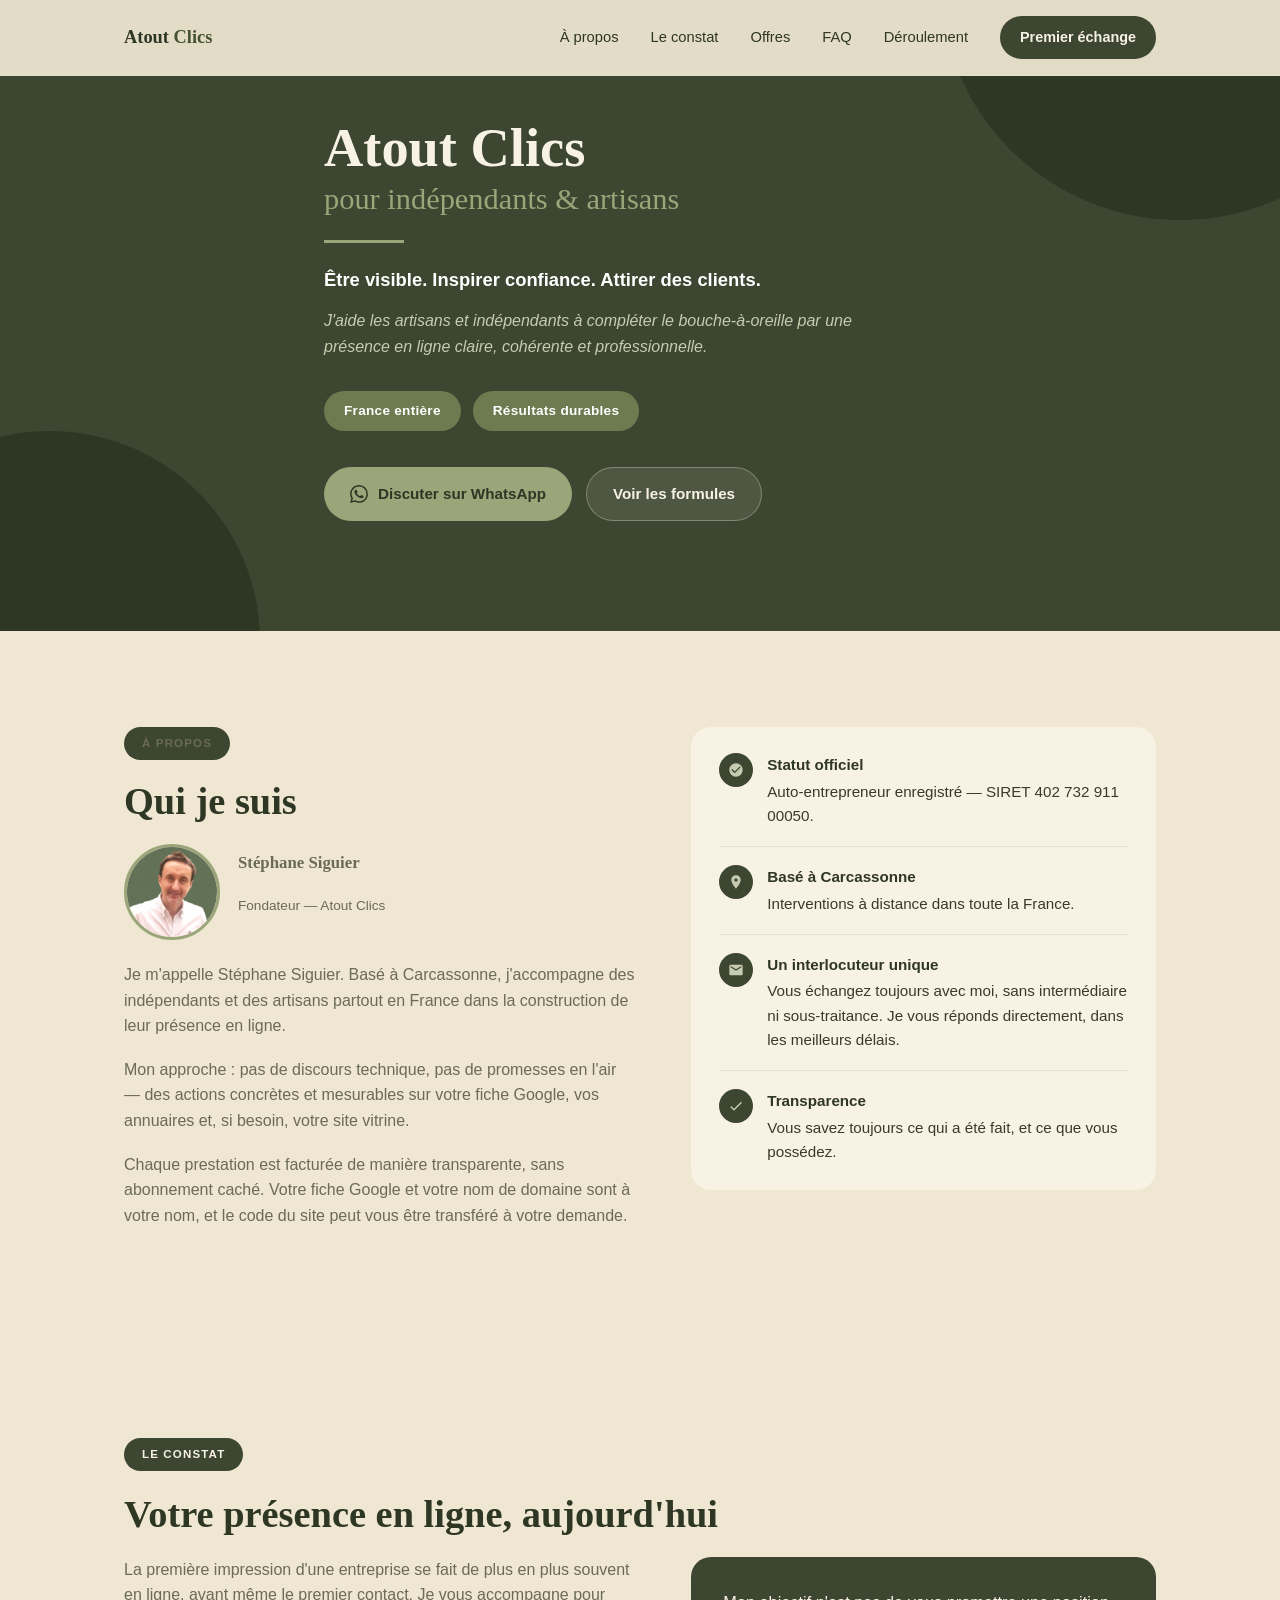
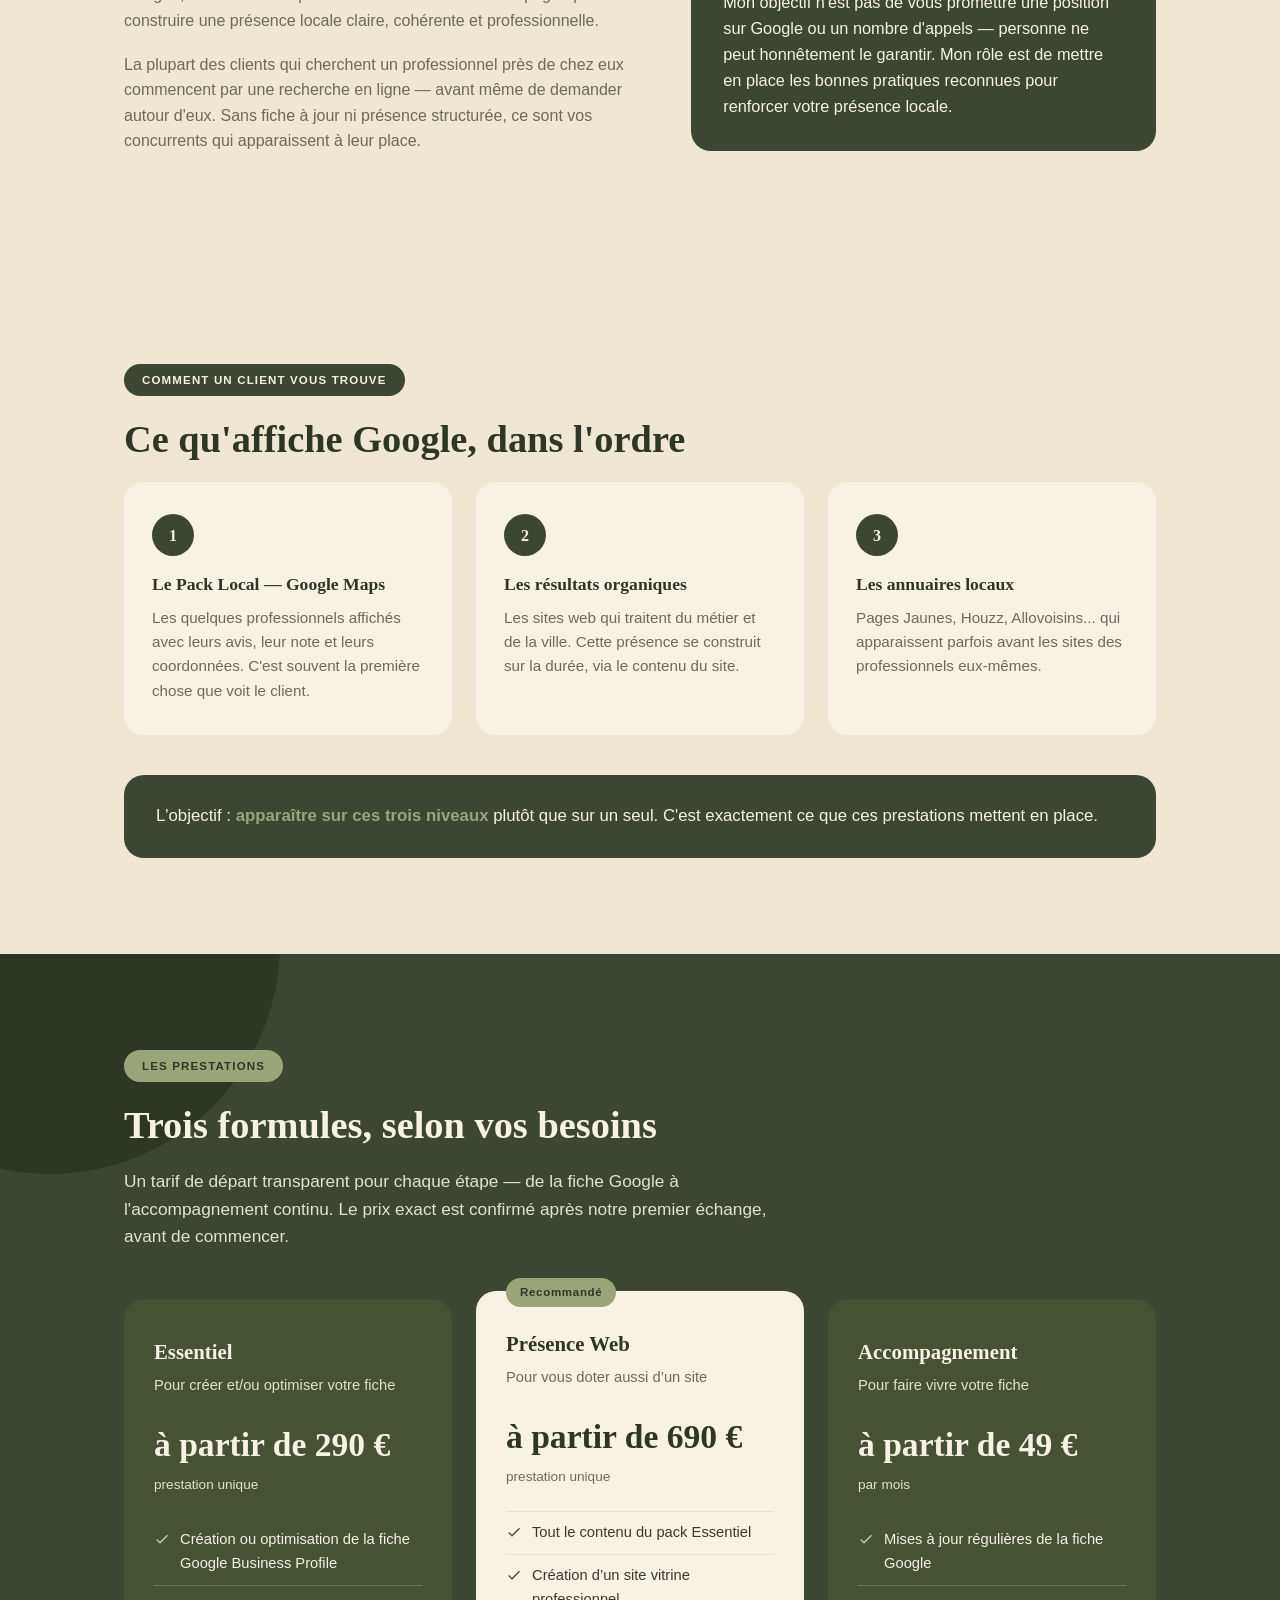
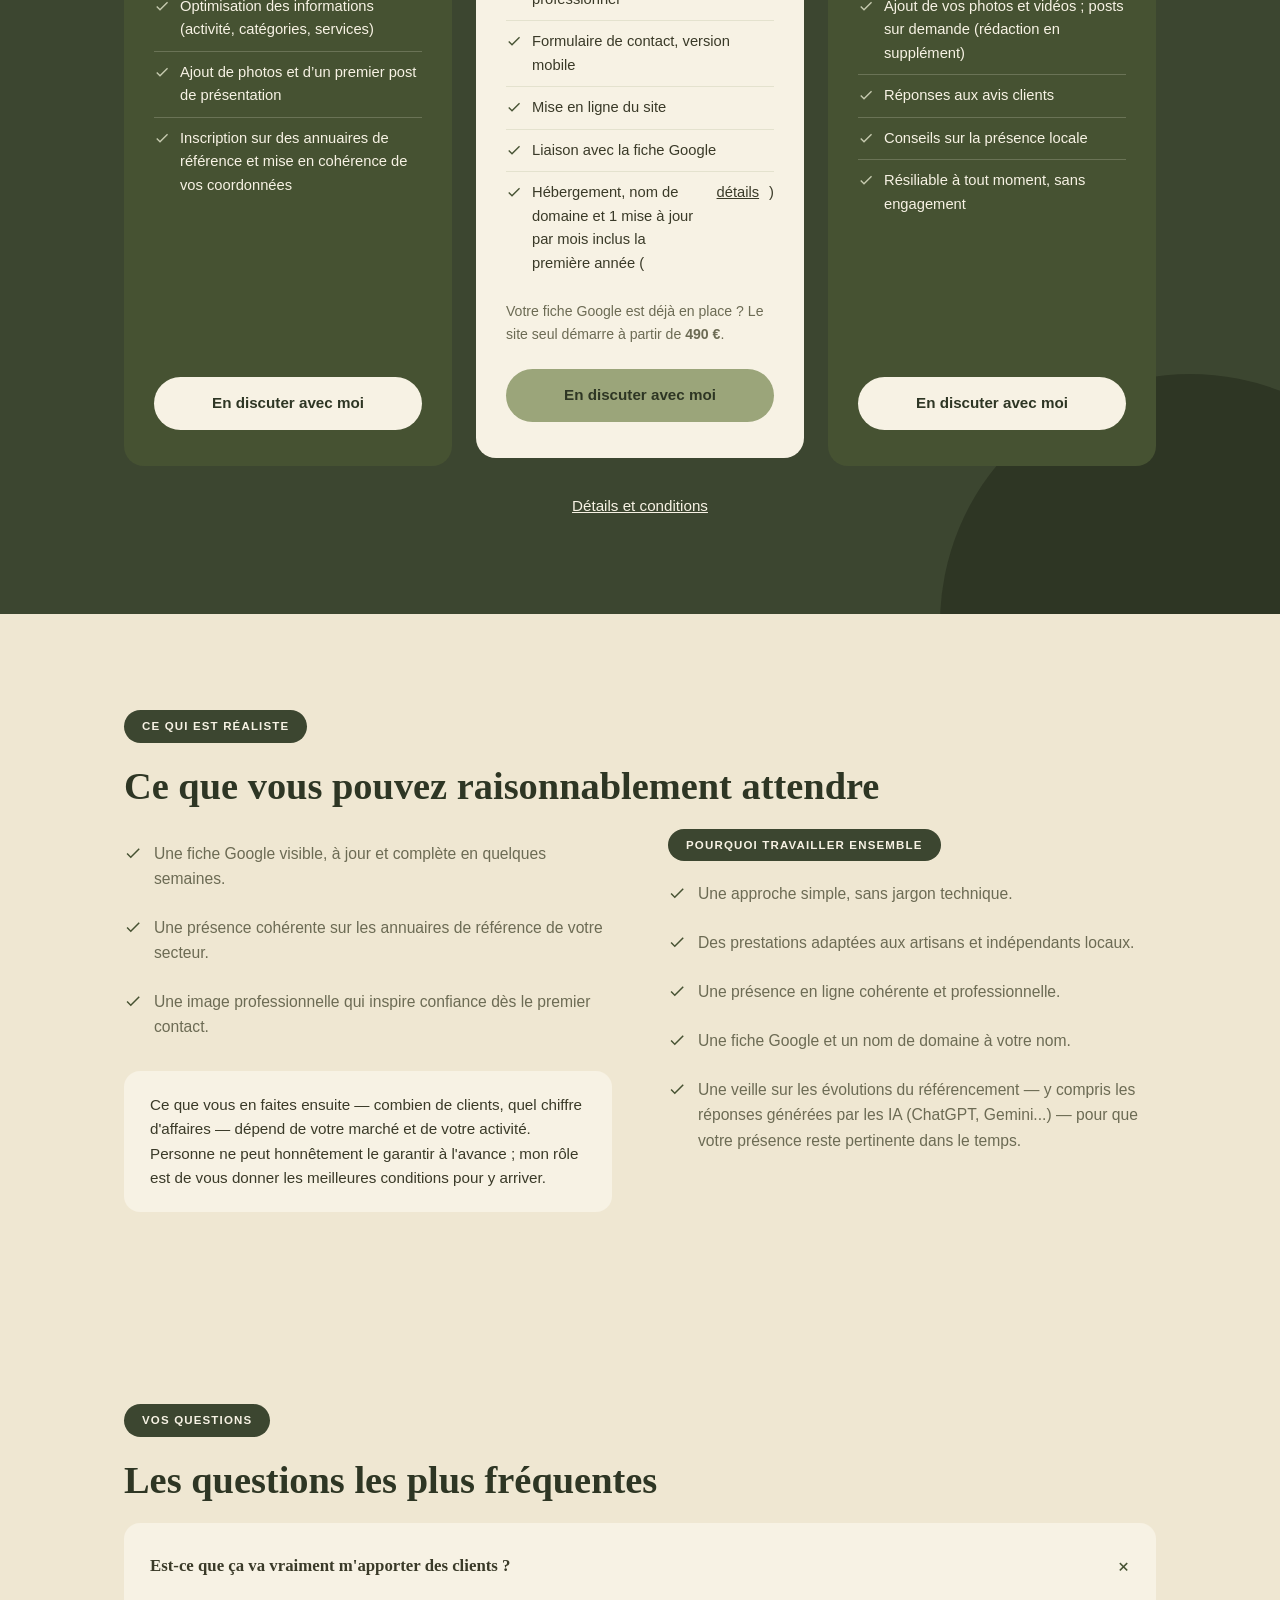
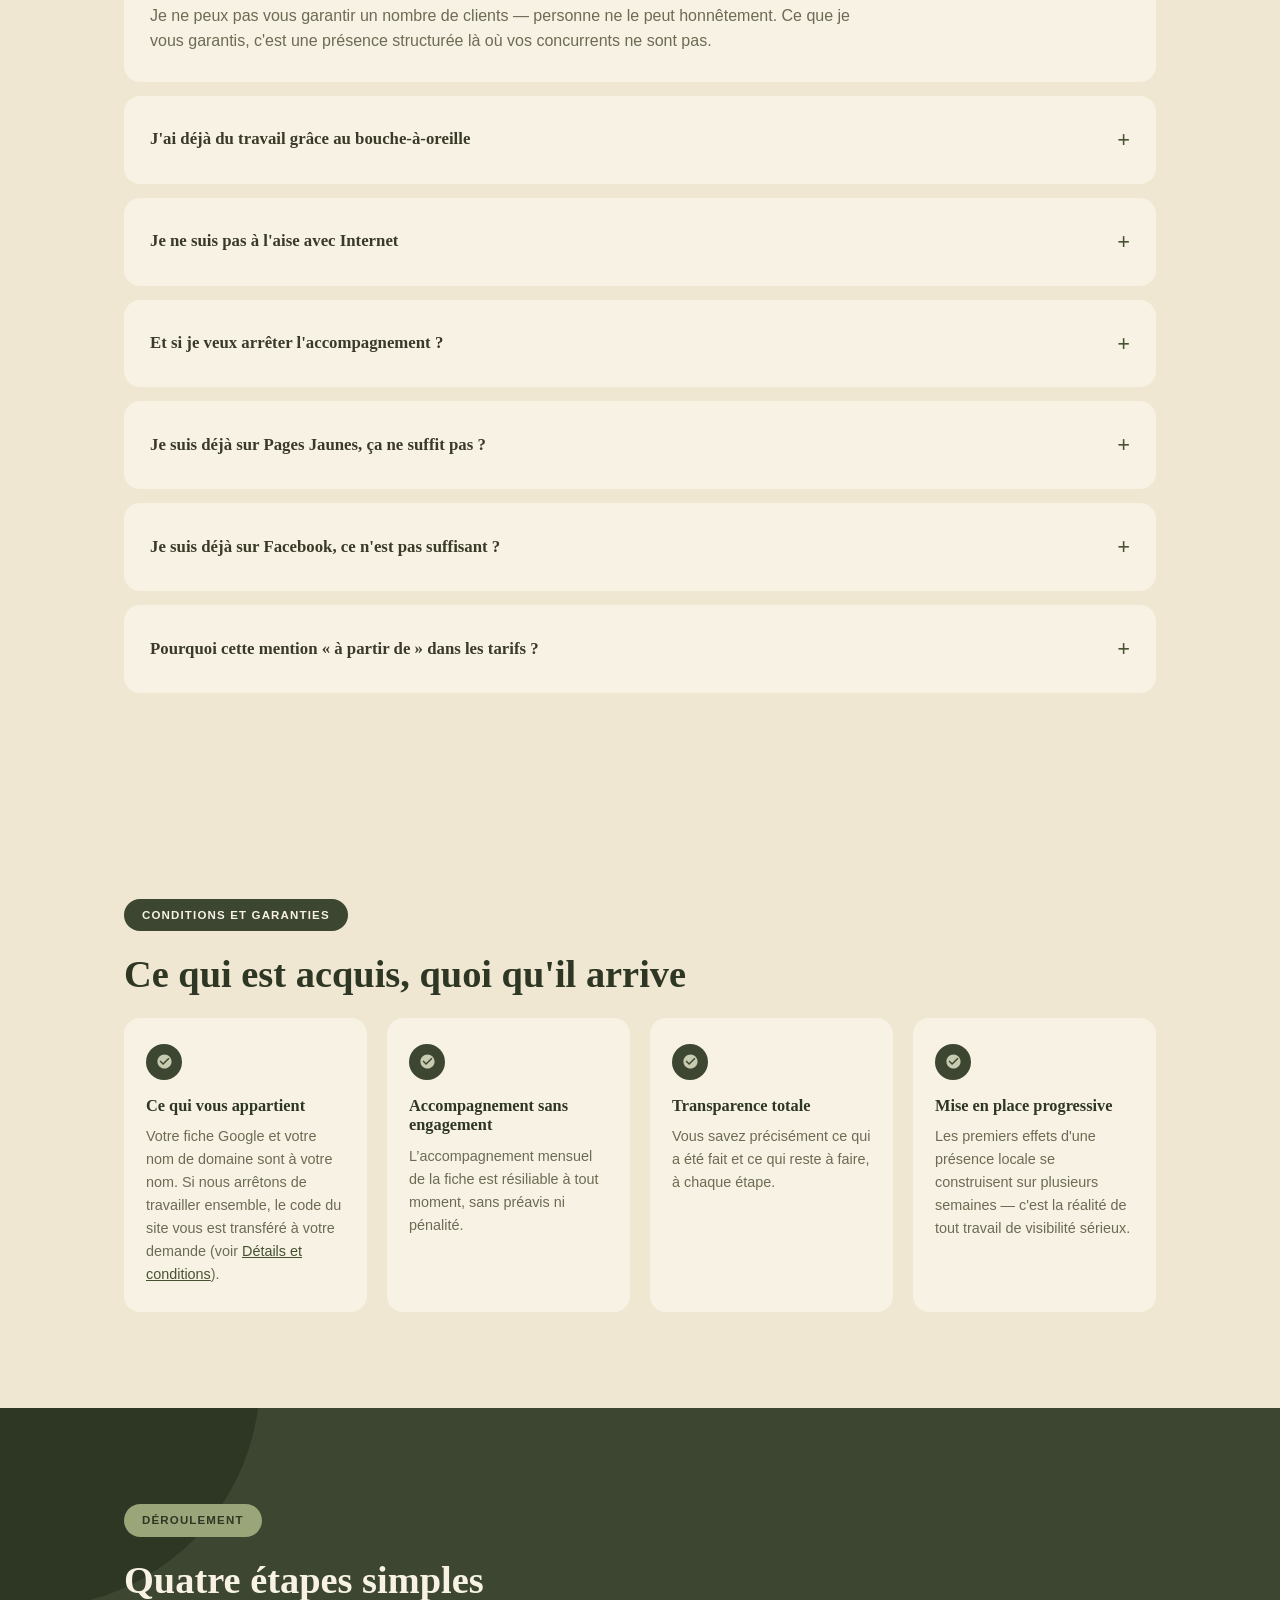
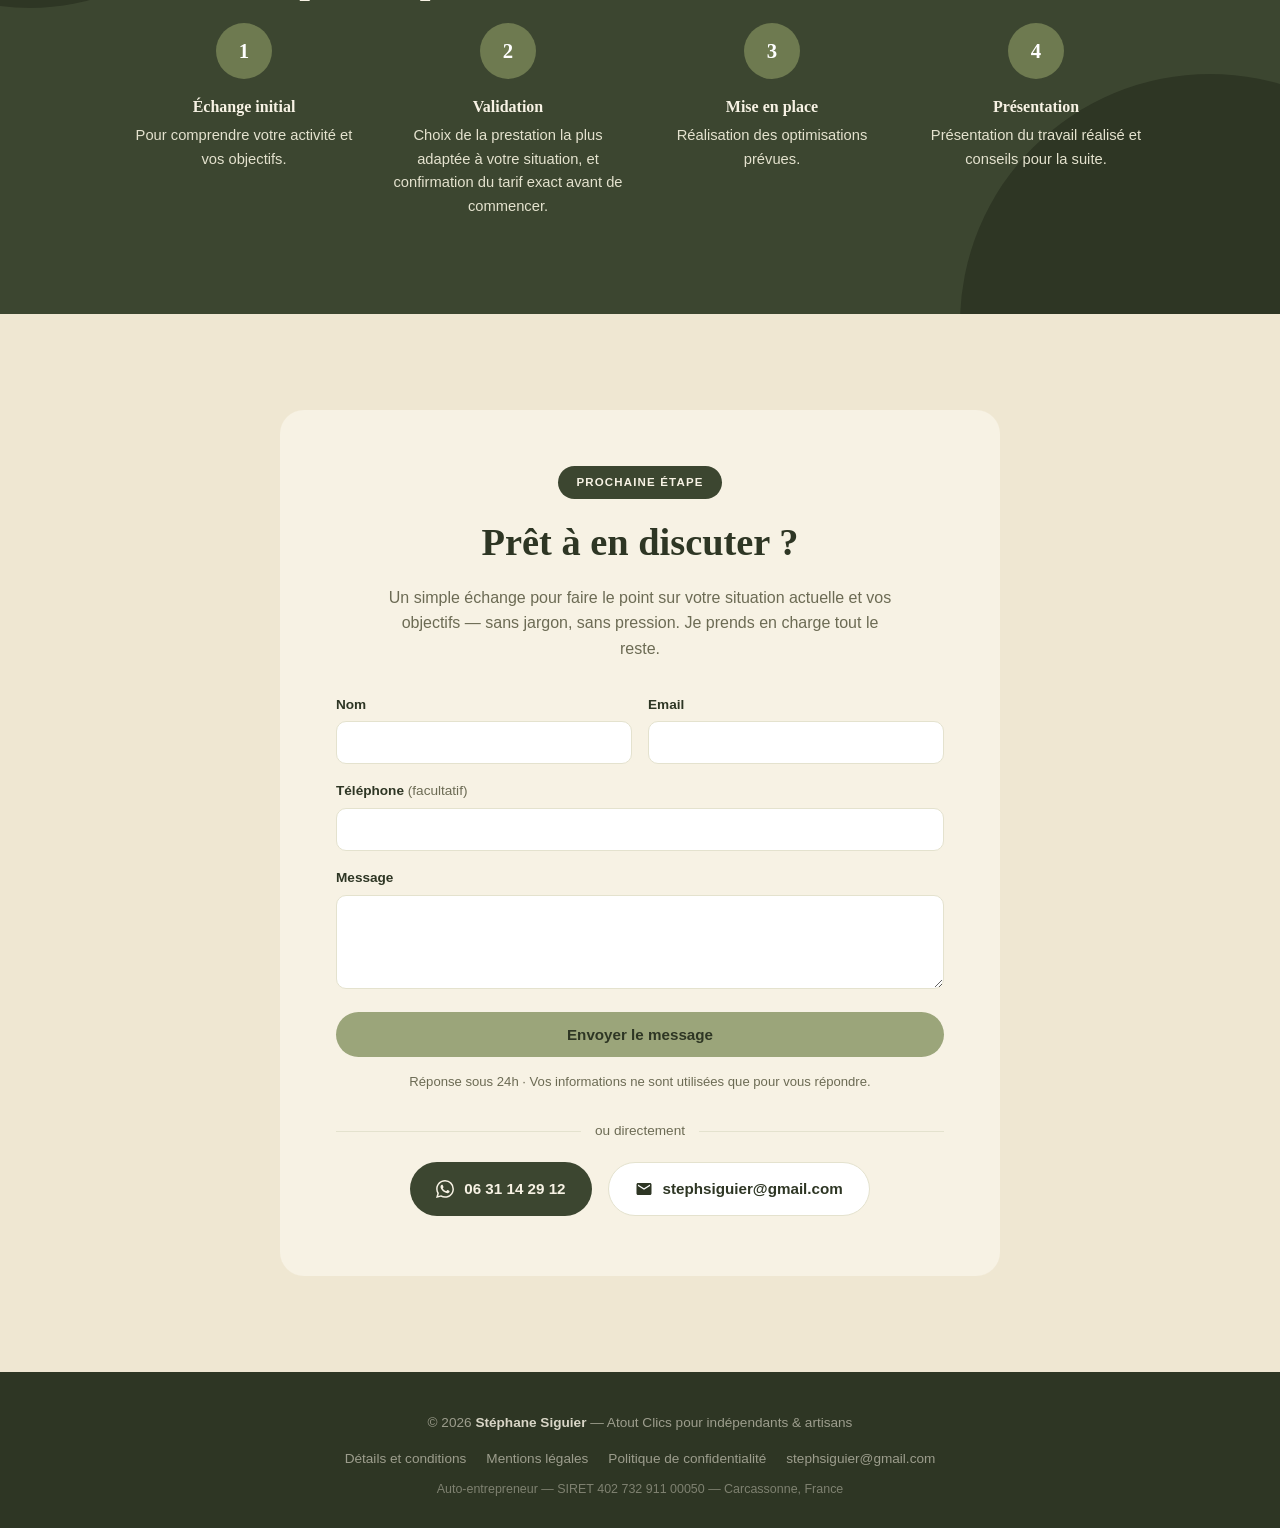
==== commit 80e1573a: "Passe le site à Atout Clics et aligne l'offre sur le nouveau modèle - Remplace la marque Présence Lo" ====
--- a/index.html
+++ b/index.html
@@ -3,13 +3,13 @@
 <head>
 <meta charset="UTF-8" />
 <meta name="viewport" content="width=device-width, initial-scale=1.0" />
-<title>Présence Locale pour Indépendants &amp; Artisans — Stéphane Siguier</title>
-<meta name="description" content="Stéphane Siguier accompagne les indépendants et artisans pour renforcer leur présence locale : fiche Google Business, annuaires, site vitrine. Premier échange gratuit." />
+<title>Atout Clics pour Indépendants &amp; Artisans — Stéphane Siguier</title>
+<meta name="description" content="Stéphane Siguier accompagne les indépendants et artisans pour renforcer leur présence locale&nbsp;: fiche Google Business, annuaires, site vitrine. Premier échange pour faire le point sur votre situation." />
 <meta name="keywords" content="présence locale, fiche google business profile, référencement local artisan, site vitrine indépendant, présence en ligne artisan" />
 <link rel="canonical" href="https://presencelocale.vercel.app/" />
 <meta name="google-site-verification" content="MsAnaw0kHJq9627BBi_jA8YPOrzzjA6fcCTevEFOmfQ" />
 
-<meta property="og:title" content="Présence Locale pour Indépendants &amp; Artisans — Stéphane Siguier" />
+<meta property="og:title" content="Atout Clics pour Indépendants &amp; Artisans — Stéphane Siguier" />
 <meta property="og:description" content="Fiche Google Business, référencement local, site vitrine : une présence en ligne claire et professionnelle pour votre activité." />
 <meta property="og:type" content="website" />
 <meta property="og:url" content="https://presencelocale.vercel.app/" />
@@ -20,7 +20,7 @@
 {
   "@context": "https://schema.org",
   "@type": "ProfessionalService",
-  "name": "Présence Locale — Stéphane Siguier",
+  "name": "Atout Clics — Stéphane Siguier",
   "description": "Accompagnement des indépendants et artisans pour leur présence en ligne : fiche Google Business Profile, référencement local, site vitrine et suivi continu.",
   "url": "https://presencelocale.vercel.app/",
   "telephone": "+33631142912",
@@ -37,9 +37,9 @@
   "@type": "Service",
   "serviceType": "Création et optimisation de fiche Google Business Profile",
   "name": "Essentiel",
-  "provider": { "@type": "ProfessionalService", "name": "Présence Locale — Stéphane Siguier" },
+  "provider": { "@type": "ProfessionalService", "name": "Atout Clics — Stéphane Siguier" },
   "areaServed": "France",
-  "description": "Création ou optimisation de la fiche Google Business Profile, optimisation des informations, ajout de photos, inscription sur plusieurs annuaires de référence et mise en cohérence de vos coordonnées. Tarif de départ, ajusté selon votre situation.",
+  "description": "Création ou optimisation de la fiche Google Business Profile, optimisation des informations, ajout de photos et d’un premier post de présentation, inscription sur des annuaires de référence et mise en cohérence de vos coordonnées. Tarif de départ, ajusté selon votre situation.",
   "offers": { "@type": "Offer", "priceCurrency": "EUR", "priceSpecification": { "@type": "PriceSpecification", "minPrice": 290, "priceCurrency": "EUR" } }
 }
 </script>
@@ -49,9 +49,9 @@
   "@type": "Service",
   "serviceType": "Création de site vitrine et présence web complète",
   "name": "Présence Web",
-  "provider": { "@type": "ProfessionalService", "name": "Présence Locale — Stéphane Siguier" },
+  "provider": { "@type": "ProfessionalService", "name": "Atout Clics — Stéphane Siguier" },
   "areaServed": "France",
-  "description": "Pack Essentiel complet, création d'un site vitrine professionnel avec formulaire de contact et version mobile, liaison avec la fiche Google. Disponible aussi en site seul (à partir de 490 €) lorsque la fiche Google est déjà en place. Tarif de départ, ajusté selon votre situation.",
+  "description": "Pack Essentiel complet, création d’un site vitrine professionnel avec formulaire de contact et version mobile, mise en ligne, liaison avec la fiche Google, hébergement et nom de domaine inclus la première année, une mise à jour par mois incluse la première année. Disponible aussi en site seul (à partir de 490 €) lorsque la fiche Google est déjà en place. Tarif de départ, ajusté selon votre situation.",
   "offers": { "@type": "Offer", "priceCurrency": "EUR", "priceSpecification": { "@type": "PriceSpecification", "minPrice": 690, "priceCurrency": "EUR" } }
 }
 </script>
@@ -61,9 +61,9 @@
   "@type": "Service",
   "serviceType": "Suivi et accompagnement continu de la présence locale",
   "name": "Accompagnement",
-  "provider": { "@type": "ProfessionalService", "name": "Présence Locale — Stéphane Siguier" },
+  "provider": { "@type": "ProfessionalService", "name": "Atout Clics — Stéphane Siguier" },
   "areaServed": "France",
-  "description": "Mises à jour régulières de la fiche Google, ajout de photos, publications et actualités, réponses aux avis clients, conseils sur la présence locale, résiliable à tout moment.",
+  "description": "Mises à jour régulières de la fiche Google, ajout de vos photos et vidéos, posts sur demande (rédaction en supplément), réponses aux avis clients, conseils sur la présence locale. Accompagnement de la fiche résiliable à tout moment, sans engagement.",
   "offers": { "@type": "Offer", "priceCurrency": "EUR", "priceSpecification": { "@type": "UnitPriceSpecification", "minPrice": 49, "priceCurrency": "EUR", "unitText": "mois" } }
 }
 </script>
@@ -90,7 +90,7 @@
     {
       "@type": "Question",
       "name": "Que se passe-t-il si je veux arrêter l'accompagnement mensuel ?",
-      "acceptedAnswer": { "@type": "Answer", "text": "La résiliation est libre, sans engagement, sans préavis ni frais. La fiche Google Business et le site vitrine, le cas échéant, vous appartiennent à 100% : vous repartez avec tout ce qui a été créé." }
+      "acceptedAnswer": { "@type": "Answer", "text": "L’accompagnement de la fiche est résiliable à tout moment, sans engagement, sans préavis ni frais. Votre fiche Google Business et votre nom de domaine sont à votre nom, et le code du site vous est transféré à votre demande (transfert facturé au forfait, voir la page Détails et conditions)." }
     },
     {
       "@type": "Question",
@@ -117,7 +117,7 @@
 
 <header>
   <div class="nav-inner">
-    <a href="#hero" class="logo">Présence <span>Locale</span></a>
+    <a href="#hero" class="logo">Atout <span>Clics</span></a>
     <input type="checkbox" id="burger-toggle" />
     <nav class="links">
       <a class="navlink" href="#apropos">À propos</a>
@@ -138,7 +138,7 @@
   <span class="blob"></span>
   <span class="blob"></span>
   <div class="container hero-content">
-    <h1><span class="title-main">Présence Locale</span><span class="title-sub">pour indépendants &amp; artisans</span></h1>
+    <h1><span class="title-main">Atout Clics</span><span class="title-sub">pour indépendants &amp; artisans</span></h1>
     <hr class="hero-rule" />
     <p class="hero-tagline">Être visible. Inspirer confiance. Attirer des clients.</p>
     <p class="hero-sub">J'aide les artisans et indépendants à compléter le bouche-à-oreille par une présence en ligne claire, cohérente et professionnelle.</p>
@@ -164,15 +164,15 @@
         <p class="section-label">À propos</p>
         <h2 class="section-title">Qui je suis</h2>
         <div class="apropos-photo-row">
-          <img src="photo.jpg" alt="Stéphane Siguier, fondateur de Présence Locale" class="apropos-photo" width="96" height="96" loading="lazy" />
+          <img src="photo.jpg" alt="Stéphane Siguier, fondateur d’Atout Clics" class="apropos-photo" width="96" height="96" loading="lazy" />
           <div>
             <p class="apropos-name">Stéphane Siguier</p>
-            <p class="apropos-role">Fondateur — Présence Locale</p>
+            <p class="apropos-role">Fondateur — Atout Clics</p>
           </div>
         </div>
         <p>Je m'appelle Stéphane Siguier. Basé à Carcassonne, j'accompagne des indépendants et des artisans partout en France dans la construction de leur présence en ligne.</p>
         <p>Mon approche : pas de discours technique, pas de promesses en l'air — des actions concrètes et mesurables sur votre fiche Google, vos annuaires et, si besoin, votre site vitrine.</p>
-        <p>Chaque prestation est facturée de manière transparente, sans abonnement caché ni engagement forcé, et vous restez propriétaire à 100% de ce qui est créé.</p>
+        <p>Chaque prestation est facturée de manière transparente, sans abonnement caché. Votre fiche Google et votre nom de domaine sont à votre nom, et le code du site peut vous être transféré à votre demande.</p>
       </div>
       <ul class="trust-list">
         <li>
@@ -253,50 +253,55 @@
 
       <div class="offer-card">
         <p class="offer-name">Essentiel</p>
-        <p class="offer-sub">Poser les bases</p>
-        <p class="offer-price">à partir de 290 €</p>
+        <p class="offer-sub">Pour créer et/ou optimiser votre fiche</p>
+        <p class="offer-price">à partir de 290&nbsp;€</p>
         <p class="offer-period">prestation unique</p>
         <ul class="offer-list">
           <li><svg viewBox="0 0 24 24"><path d="M9 16.2L4.8 12l-1.4 1.4L9 19 21 7l-1.4-1.4z"/></svg>Création ou optimisation de la fiche Google Business Profile</li>
           <li><svg viewBox="0 0 24 24"><path d="M9 16.2L4.8 12l-1.4 1.4L9 19 21 7l-1.4-1.4z"/></svg>Optimisation des informations (activité, catégories, services)</li>
-          <li><svg viewBox="0 0 24 24"><path d="M9 16.2L4.8 12l-1.4 1.4L9 19 21 7l-1.4-1.4z"/></svg>Ajout de photos et amélioration de la présentation</li>
-          <li><svg viewBox="0 0 24 24"><path d="M9 16.2L4.8 12l-1.4 1.4L9 19 21 7l-1.4-1.4z"/></svg>Inscription sur plusieurs annuaires de référence et mise en cohérence de vos coordonnées</li>
+          <li><svg viewBox="0 0 24 24"><path d="M9 16.2L4.8 12l-1.4 1.4L9 19 21 7l-1.4-1.4z"/></svg>Ajout de photos et d’un premier post de présentation</li>
+          <li><svg viewBox="0 0 24 24"><path d="M9 16.2L4.8 12l-1.4 1.4L9 19 21 7l-1.4-1.4z"/></svg>Inscription sur des annuaires de référence et mise en cohérence de vos coordonnées</li>
         </ul>
-        <a href="#contact" class="btn btn-outline">Choisir Essentiel</a>
+        <a href="#contact" class="btn btn-outline" data-formule="Essentiel">En discuter avec moi</a>
       </div>
 
       <div class="offer-card featured">
         <span class="offer-tag">Recommandé</span>
         <p class="offer-name">Présence Web</p>
-        <p class="offer-sub">La solution complète</p>
-        <p class="offer-price">à partir de 690 €</p>
+        <p class="offer-sub">Pour vous doter aussi d’un site</p>
+        <p class="offer-price">à partir de 690&nbsp;€</p>
         <p class="offer-period">prestation unique</p>
         <ul class="offer-list">
           <li><svg viewBox="0 0 24 24"><path d="M9 16.2L4.8 12l-1.4 1.4L9 19 21 7l-1.4-1.4z"/></svg>Tout le contenu du pack Essentiel</li>
-          <li><svg viewBox="0 0 24 24"><path d="M9 16.2L4.8 12l-1.4 1.4L9 19 21 7l-1.4-1.4z"/></svg>Création d'un site vitrine professionnel</li>
+          <li><svg viewBox="0 0 24 24"><path d="M9 16.2L4.8 12l-1.4 1.4L9 19 21 7l-1.4-1.4z"/></svg>Création d’un site vitrine professionnel</li>
           <li><svg viewBox="0 0 24 24"><path d="M9 16.2L4.8 12l-1.4 1.4L9 19 21 7l-1.4-1.4z"/></svg>Formulaire de contact, version mobile</li>
-          <li><svg viewBox="0 0 24 24"><path d="M9 16.2L4.8 12l-1.4 1.4L9 19 21 7l-1.4-1.4z"/></svg>Liaison avec la fiche Google, aide à la mise en ligne</li>
+          <li><svg viewBox="0 0 24 24"><path d="M9 16.2L4.8 12l-1.4 1.4L9 19 21 7l-1.4-1.4z"/></svg>Mise en ligne du site</li>
+          <li><svg viewBox="0 0 24 24"><path d="M9 16.2L4.8 12l-1.4 1.4L9 19 21 7l-1.4-1.4z"/></svg>Liaison avec la fiche Google</li>
+          <!-- [À CONFIRMER] ligne regroupée pour limiter la hauteur de la carte : hébergement + nom de domaine + 1 mise à jour/mois, première année -->
+          <li><svg viewBox="0 0 24 24"><path d="M9 16.2L4.8 12l-1.4 1.4L9 19 21 7l-1.4-1.4z"/></svg>Hébergement, nom de domaine et 1 mise à jour par mois inclus la première année (<a class="offer-link" href="conditions.html">détails</a>)</li>
         </ul>
-        <p class="offer-note">Votre fiche Google est déjà en place ? Le site seul démarre à partir de <strong>490 €</strong>.</p>
-        <a href="#contact" class="btn btn-primary">Choisir Présence Web</a>
+        <!-- [À CONFIRMER] ce que comprend le site seul à 490 € -->
+        <p class="offer-note">Votre fiche Google est déjà en place ? Le site seul démarre à partir de <strong>490&nbsp;€</strong>.</p>
+        <a href="#contact" class="btn btn-primary" data-formule="Présence Web">En discuter avec moi</a>
       </div>
 
       <div class="offer-card">
         <p class="offer-name">Accompagnement</p>
-        <p class="offer-sub">Suivi continu</p>
-        <p class="offer-price">à partir de 49 €</p>
+        <p class="offer-sub">Pour faire vivre votre fiche</p>
+        <p class="offer-price">à partir de 49&nbsp;€</p>
         <p class="offer-period">par mois</p>
         <ul class="offer-list">
           <li><svg viewBox="0 0 24 24"><path d="M9 16.2L4.8 12l-1.4 1.4L9 19 21 7l-1.4-1.4z"/></svg>Mises à jour régulières de la fiche Google</li>
-          <li><svg viewBox="0 0 24 24"><path d="M9 16.2L4.8 12l-1.4 1.4L9 19 21 7l-1.4-1.4z"/></svg>Ajout de photos, de publications et d'actualités</li>
+          <li><svg viewBox="0 0 24 24"><path d="M9 16.2L4.8 12l-1.4 1.4L9 19 21 7l-1.4-1.4z"/></svg>Ajout de vos photos et vidéos&nbsp;; posts sur demande (rédaction en supplément)</li>
           <li><svg viewBox="0 0 24 24"><path d="M9 16.2L4.8 12l-1.4 1.4L9 19 21 7l-1.4-1.4z"/></svg>Réponses aux avis clients</li>
           <li><svg viewBox="0 0 24 24"><path d="M9 16.2L4.8 12l-1.4 1.4L9 19 21 7l-1.4-1.4z"/></svg>Conseils sur la présence locale</li>
           <li><svg viewBox="0 0 24 24"><path d="M9 16.2L4.8 12l-1.4 1.4L9 19 21 7l-1.4-1.4z"/></svg>Résiliable à tout moment, sans engagement</li>
         </ul>
-        <a href="#contact" class="btn btn-outline">Choisir Accompagnement</a>
-      </div>
-
-    </div>
+        <a href="#contact" class="btn btn-outline" data-formule="Accompagnement">En discuter avec moi</a>
+      </div>
+
+    </div>
+    <p class="offres-links"><a href="conditions.html">Détails et conditions</a></p>
   </div>
 </section>
 
@@ -320,7 +325,7 @@
           <li><svg viewBox="0 0 24 24"><path d="M9 16.2L4.8 12l-1.4 1.4L9 19 21 7l-1.4-1.4z"/></svg>Une approche simple, sans jargon technique.</li>
           <li><svg viewBox="0 0 24 24"><path d="M9 16.2L4.8 12l-1.4 1.4L9 19 21 7l-1.4-1.4z"/></svg>Des prestations adaptées aux artisans et indépendants locaux.</li>
           <li><svg viewBox="0 0 24 24"><path d="M9 16.2L4.8 12l-1.4 1.4L9 19 21 7l-1.4-1.4z"/></svg>Une présence en ligne cohérente et professionnelle.</li>
-          <li><svg viewBox="0 0 24 24"><path d="M9 16.2L4.8 12l-1.4 1.4L9 19 21 7l-1.4-1.4z"/></svg>Des solutions dont vous restez propriétaire à 100%.</li>
+          <li><svg viewBox="0 0 24 24"><path d="M9 16.2L4.8 12l-1.4 1.4L9 19 21 7l-1.4-1.4z"/></svg>Une fiche Google et un nom de domaine à votre nom.</li>
           <li><svg viewBox="0 0 24 24"><path d="M9 16.2L4.8 12l-1.4 1.4L9 19 21 7l-1.4-1.4z"/></svg>Une veille sur les évolutions du référencement — y compris les réponses générées par les IA (ChatGPT, Gemini...) — pour que votre présence reste pertinente dans le temps.</li>
         </ul>
       </div>
@@ -348,7 +353,7 @@
     </details>
     <details class="faq-item">
       <summary>Et si je veux arrêter l'accompagnement ? <span class="plus">+</span></summary>
-      <p>Résiliation libre, sans engagement, sans frais. La fiche Google et, le cas échéant, le site vous appartiennent. Vous repartez avec tout.</p>
+      <p>L’accompagnement de la fiche est résiliable à tout moment, sans engagement, sans préavis ni frais. Votre fiche Google et votre nom de domaine sont à votre nom, et le code du site vous est transféré à votre demande (transfert facturé au forfait, voir <a class="inline-link" href="conditions.html">Détails et conditions</a>).</p>
     </details>
     <details class="faq-item">
       <summary>Je suis déjà sur Pages Jaunes, ça ne suffit pas ? <span class="plus">+</span></summary>
@@ -373,13 +378,13 @@
     <div class="garanties-grid">
       <div class="garantie-card">
         <span class="dot"><svg viewBox="0 0 24 24"><path d="M12 2C6.48 2 2 6.48 2 12s4.48 10 10 10 10-4.48 10-10S17.52 2 12 2zm-2 15l-5-5 1.41-1.41L10 14.17l7.59-7.59L19 8l-9 9z"/></svg></span>
-        <h3>Propriété totale</h3>
-        <p>Le site, la fiche Google et tous les contenus créés vous appartiennent à 100%. Si nous arrêtons de travailler ensemble, vous conservez tout.</p>
+        <h3>Ce qui vous appartient</h3>
+        <p>Votre fiche Google et votre nom de domaine sont à votre nom. Si nous arrêtons de travailler ensemble, le code du site vous est transféré à votre demande (voir <a class="inline-link" href="conditions.html">Détails et conditions</a>).</p>
       </div>
       <div class="garantie-card">
         <span class="dot"><svg viewBox="0 0 24 24"><path d="M12 2C6.48 2 2 6.48 2 12s4.48 10 10 10 10-4.48 10-10S17.52 2 12 2zm-2 15l-5-5 1.41-1.41L10 14.17l7.59-7.59L19 8l-9 9z"/></svg></span>
-        <h3>Sans engagement</h3>
-        <p>L'accompagnement mensuel est résiliable à tout moment, sans préavis ni pénalité. Aucun contrat longue durée.</p>
+        <h3>Accompagnement sans engagement</h3>
+        <p>L’accompagnement mensuel de la fiche est résiliable à tout moment, sans préavis ni pénalité.</p>
       </div>
       <div class="garantie-card">
         <span class="dot"><svg viewBox="0 0 24 24"><path d="M12 2C6.48 2 2 6.48 2 12s4.48 10 10 10 10-4.48 10-10S17.52 2 12 2zm-2 15l-5-5 1.41-1.41L10 14.17l7.59-7.59L19 8l-9 9z"/></svg></span>
@@ -437,7 +442,7 @@
 
       <form id="contact-form" class="contact-form" action="https://formspree.io/f/xnjerayz" method="POST">
         <input type="text" name="_gotcha" style="display:none" tabindex="-1" autocomplete="off" />
-        <input type="hidden" name="_subject" value="Nouveau message — Présence Locale" />
+        <input type="hidden" name="_subject" value="Nouveau message — Atout Clics" />
         <div class="form-row">
           <div class="form-field">
             <label for="cf-name">Nom</label>
@@ -483,8 +488,9 @@
 </section>
 
 <footer>
-  <p>&copy; 2026 <strong>Stéphane Siguier</strong> — Présence Locale pour indépendants &amp; artisans</p>
+  <p>&copy; 2026 <strong>Stéphane Siguier</strong> — Atout Clics pour indépendants &amp; artisans</p>
   <div class="footer-links">
+    <a href="conditions.html">Détails et conditions</a>
     <a href="mentions-legales.html">Mentions légales</a>
     <a href="confidentialite.html">Politique de confidentialité</a>
     <a href="mailto:stephsiguier@gmail.com">stephsiguier@gmail.com</a>
@@ -538,5 +544,17 @@
   }
 </script>
 
+<script>
+  // Les boutons des formules préremplissent le champ Message (sans ajouter de champ : le format envoyé à Make ne change pas)
+  document.querySelectorAll('[data-formule]').forEach(function (btn) {
+    btn.addEventListener('click', function () {
+      var msg = document.getElementById('cf-message');
+      if (msg && !msg.value.trim()) {
+        msg.value = 'Bonjour, je souhaite en discuter à propos de la formule ' + btn.getAttribute('data-formule') + '.';
+      }
+    });
+  });
+</script>
+
 </body>
 </html>
--- a/styles.css
+++ b/styles.css
@@ -262,7 +262,14 @@
 .offer-list svg { width: 16px; height: 16px; fill: var(--sage-pale); flex-shrink: 0; margin-top: 3px; }
 .offer-card.featured .offer-list svg { fill: var(--accent); }
 .offer-card .btn { justify-content: center; width: 100%; }
-.offer-card .btn-outline { background: rgba(247,242,228,0.12); color: var(--cream); }
+.offer-card .btn-outline { background: var(--cream); color: var(--dark); }
+.offer-card .btn-outline:hover { background: var(--sage-pale); }
+.offer-link { text-decoration: underline; }
+.offres-links { text-align: center; margin-top: 28px; font-size: 0.95rem; }
+.offres-links a { color: var(--cream); text-decoration: underline; }
+.offres-links a:hover { color: var(--sage-pale); }
+.a-confirmer { background: #F3D98B; color: #3A2E00; padding: 1px 6px; border-radius: 4px; font-size: 0.88em; }
+a.inline-link { color: var(--accent); text-decoration: underline; }
 .offer-card.featured .btn-outline { background: var(--dark2); color: var(--cream); }
 
 /* ── RÉALISTE / POURQUOI ── */
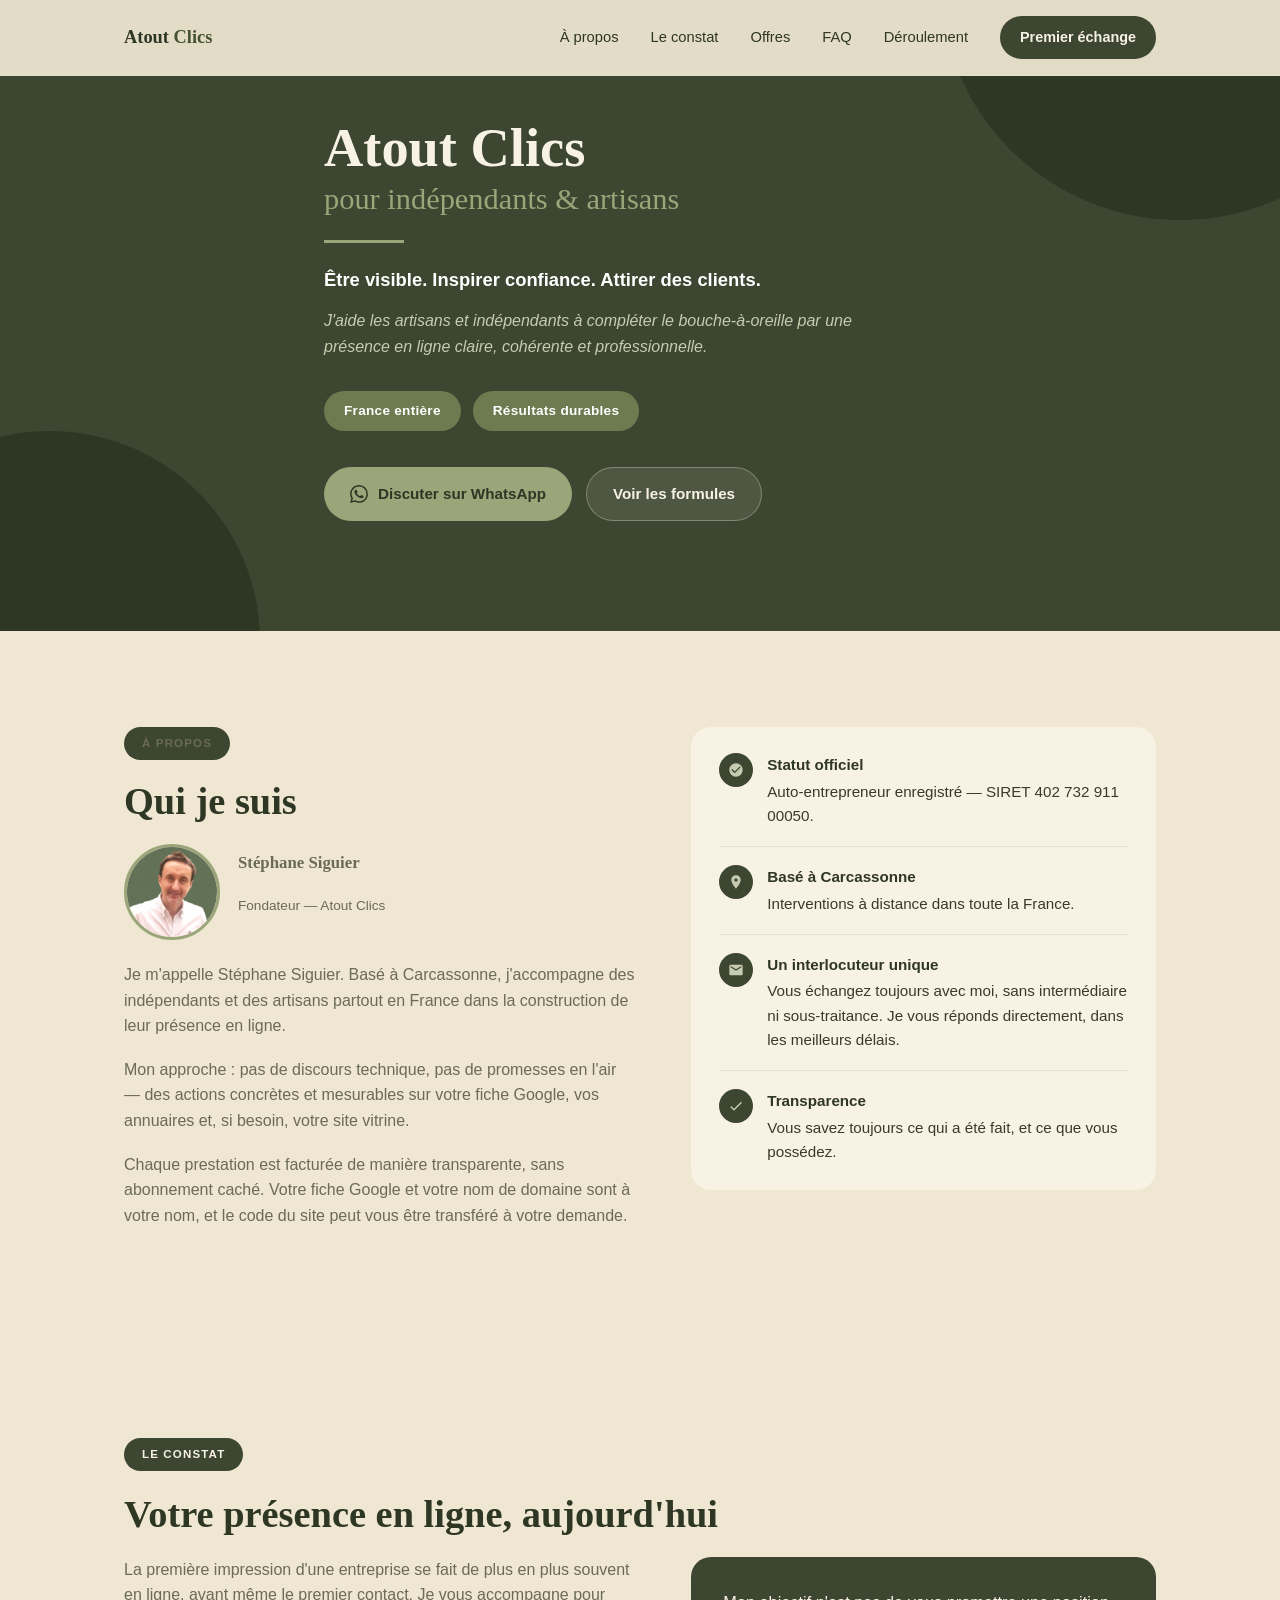
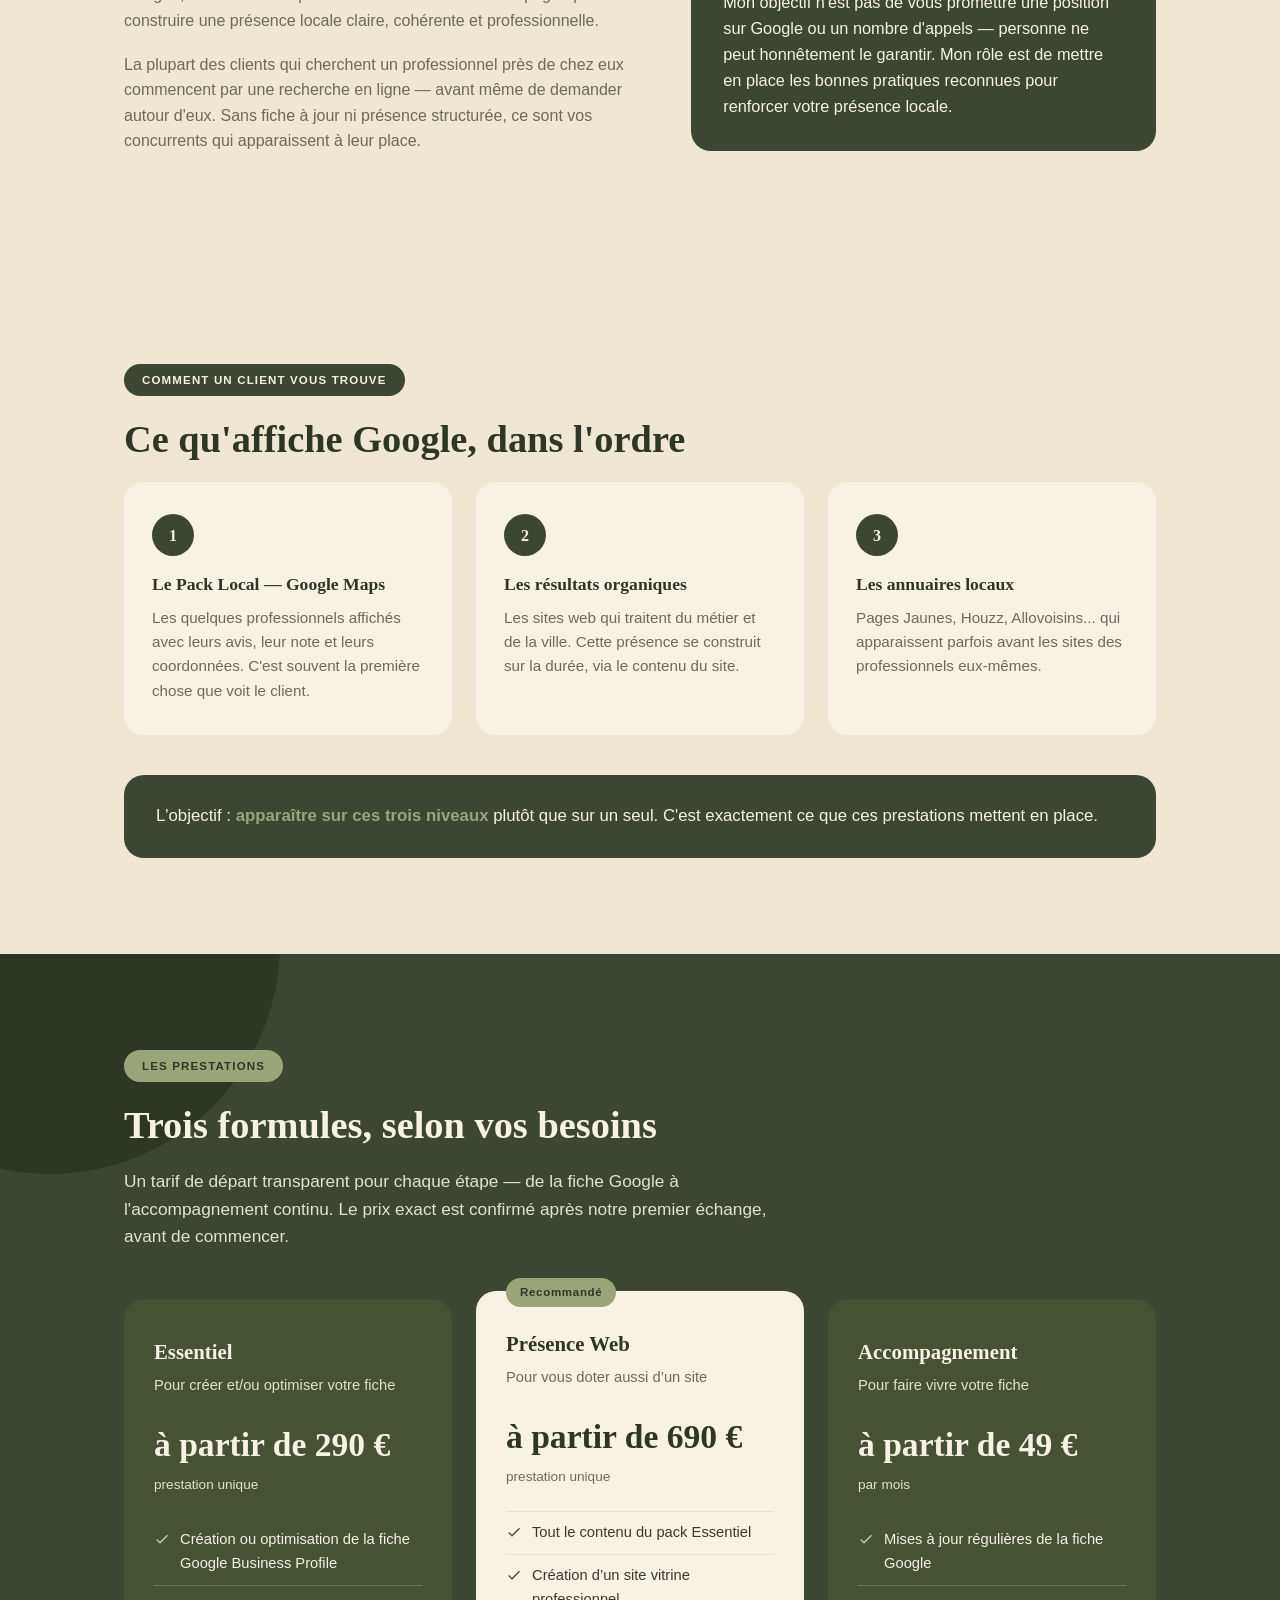
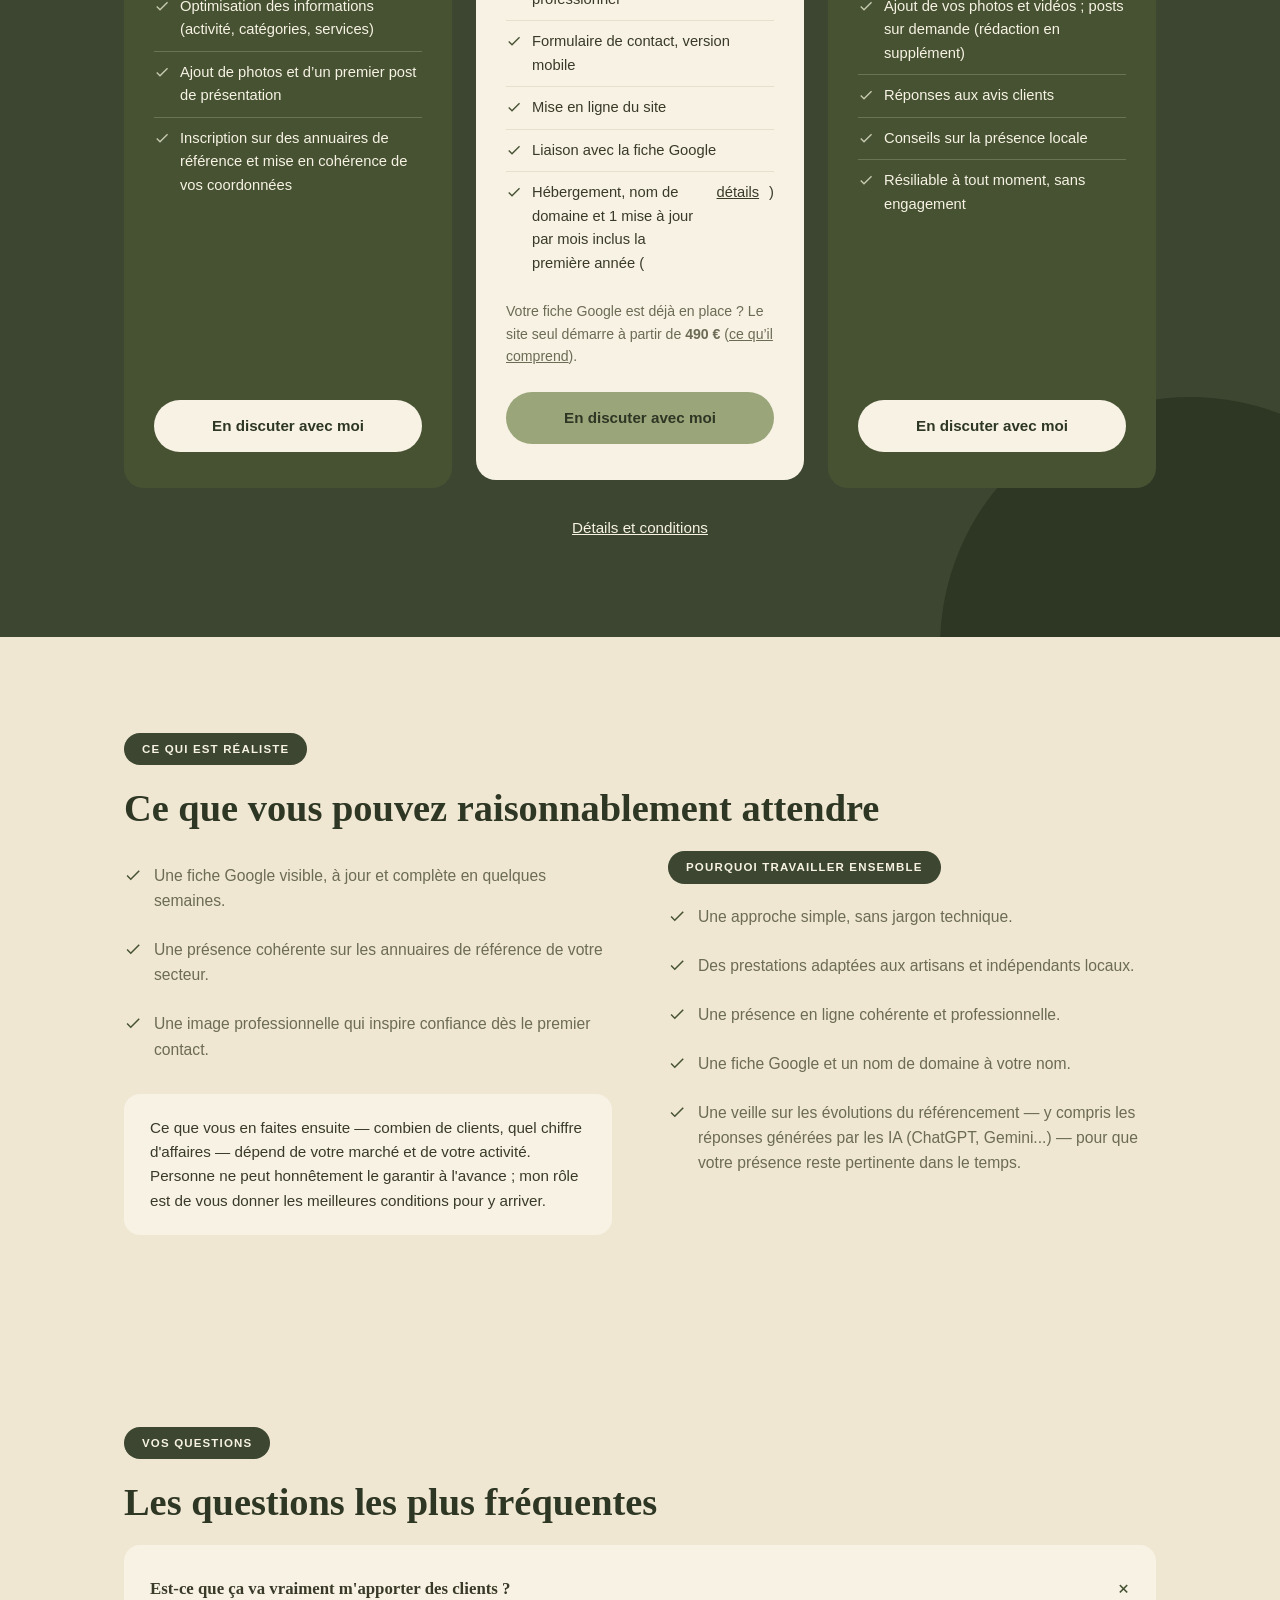
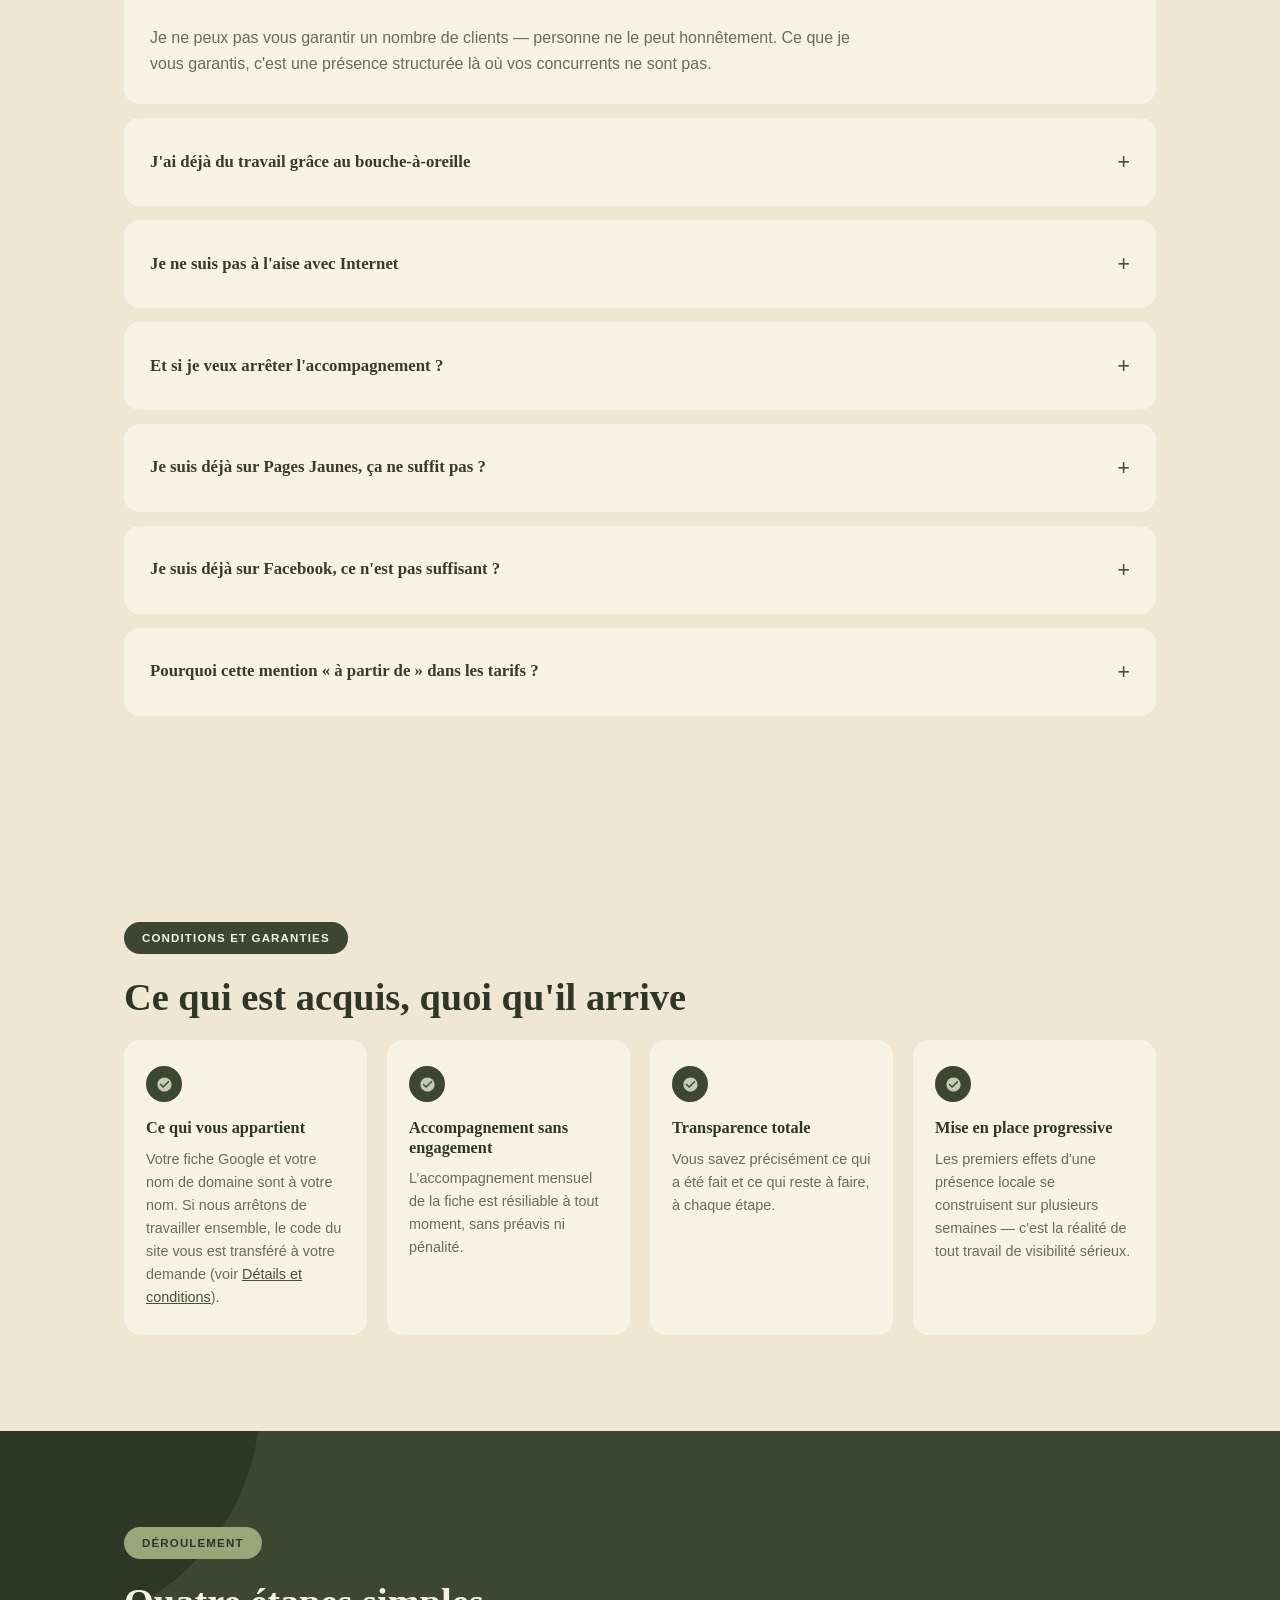
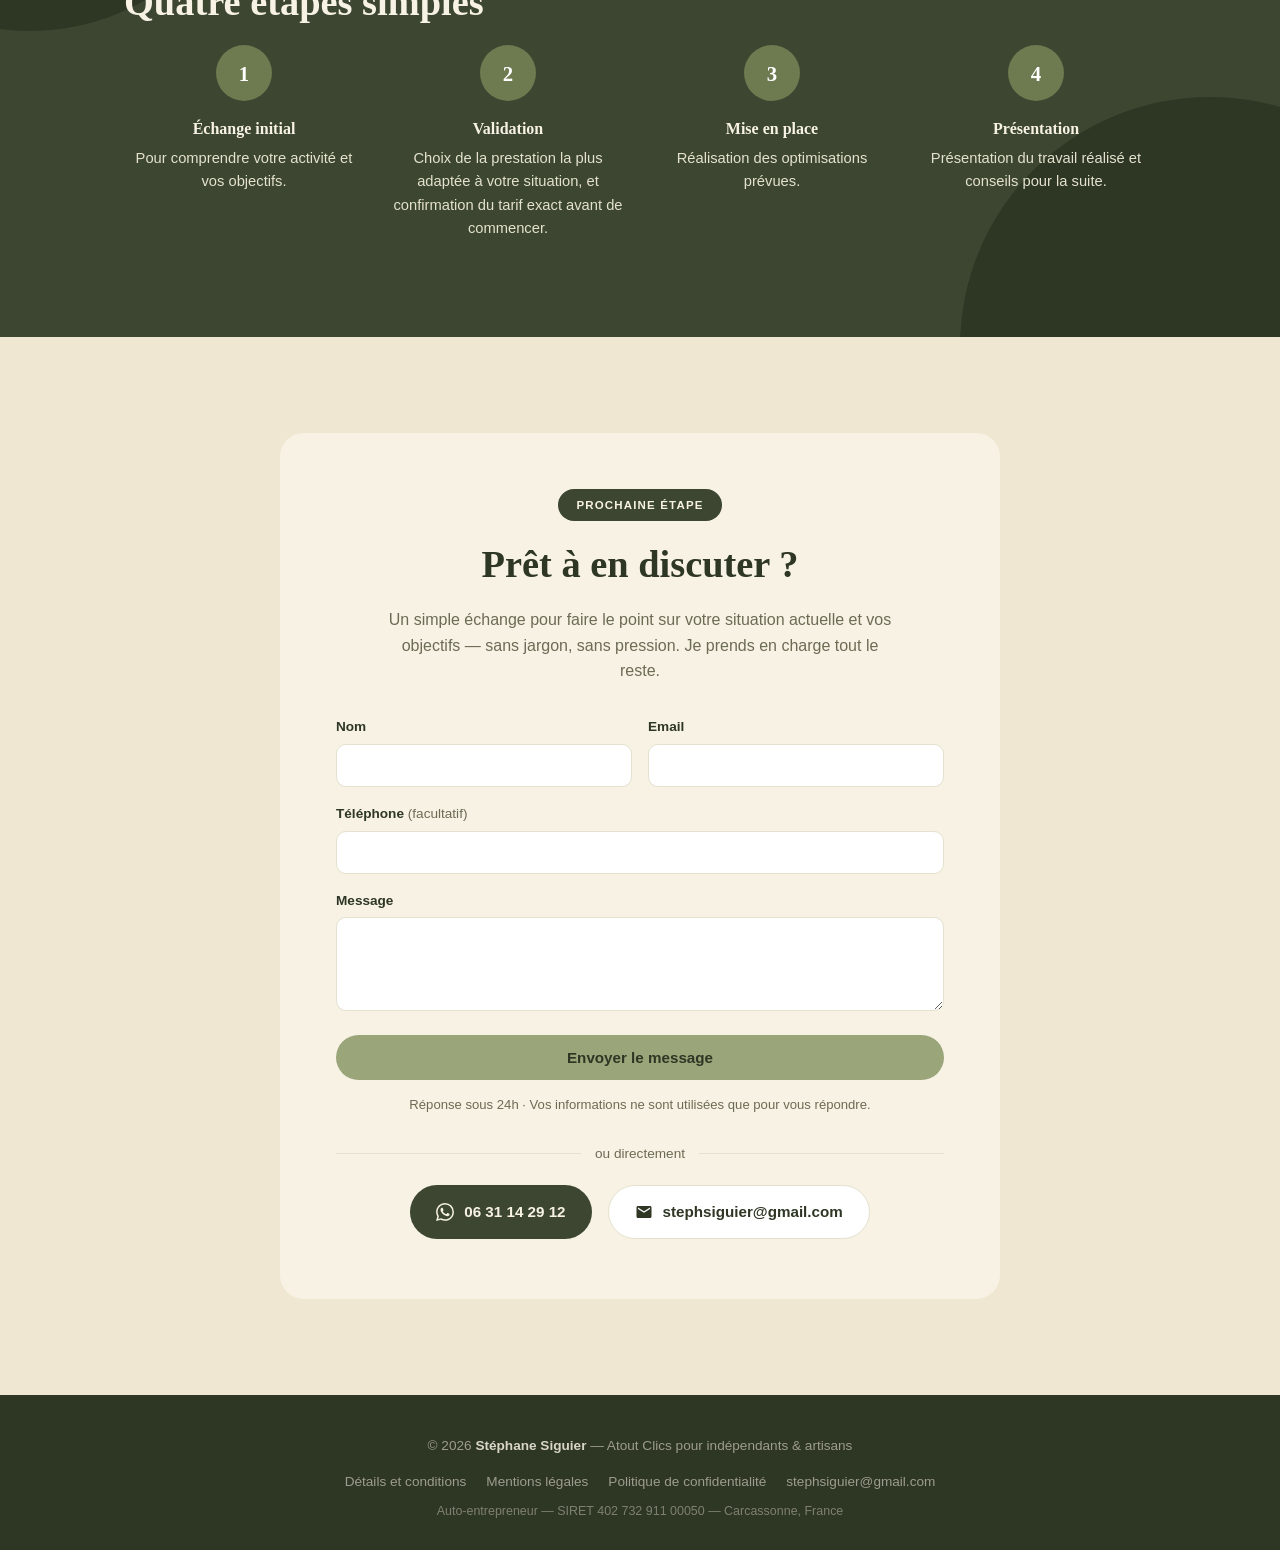
==== commit 162abcd5: "Précise le contenu du site seul (490 €) : Présence Web hors fiche Google Co-Authored-By: Claude Sonn" ====
--- a/index.html
+++ b/index.html
@@ -85,7 +85,7 @@
     {
       "@type": "Question",
       "name": "Je ne suis pas à l'aise avec Internet, est-ce un problème ?",
-      "acceptedAnswer": { "@type": "Answer", "text": "Non, aucune compétence technique n'est nécessaire de votre côté. La création, la mise en ligne et la gestion sont prises en charge intégralement, avec un point simple et régulier sur ce qui a été fait." }
+      "acceptedAnswer": { "@type": "Answer", "text": "Non, aucune compétence technique n'est nécessaire de votre côté. La création, la mise en ligne et les mises à jour du contenu sont prises en charge, avec un point simple et régulier sur ce qui a été fait." }
     },
     {
       "@type": "Question",
@@ -280,8 +280,7 @@
           <!-- [À CONFIRMER] ligne regroupée pour limiter la hauteur de la carte : hébergement + nom de domaine + 1 mise à jour/mois, première année -->
           <li><svg viewBox="0 0 24 24"><path d="M9 16.2L4.8 12l-1.4 1.4L9 19 21 7l-1.4-1.4z"/></svg>Hébergement, nom de domaine et 1 mise à jour par mois inclus la première année (<a class="offer-link" href="conditions.html">détails</a>)</li>
         </ul>
-        <!-- [À CONFIRMER] ce que comprend le site seul à 490 € -->
-        <p class="offer-note">Votre fiche Google est déjà en place ? Le site seul démarre à partir de <strong>490&nbsp;€</strong>.</p>
+        <p class="offer-note">Votre fiche Google est déjà en place ? Le site seul démarre à partir de <strong>490&nbsp;€</strong> (<a class="offer-link" href="conditions.html">ce qu’il comprend</a>).</p>
         <a href="#contact" class="btn btn-primary" data-formule="Présence Web">En discuter avec moi</a>
       </div>
 
@@ -349,7 +348,7 @@
     </details>
     <details class="faq-item">
       <summary>Je ne suis pas à l'aise avec Internet <span class="plus">+</span></summary>
-      <p>Vous n'avez rien à faire vous-même. Je m'occupe de tout — création, mise en ligne, gestion. Vous recevez un point simple, régulièrement.</p>
+      <p>Vous n'avez rien à faire vous-même. Je m’occupe de la création, de la mise en ligne et des mises à jour du contenu. Vous recevez un point simple, régulièrement.</p>
     </details>
     <details class="faq-item">
       <summary>Et si je veux arrêter l'accompagnement ? <span class="plus">+</span></summary>
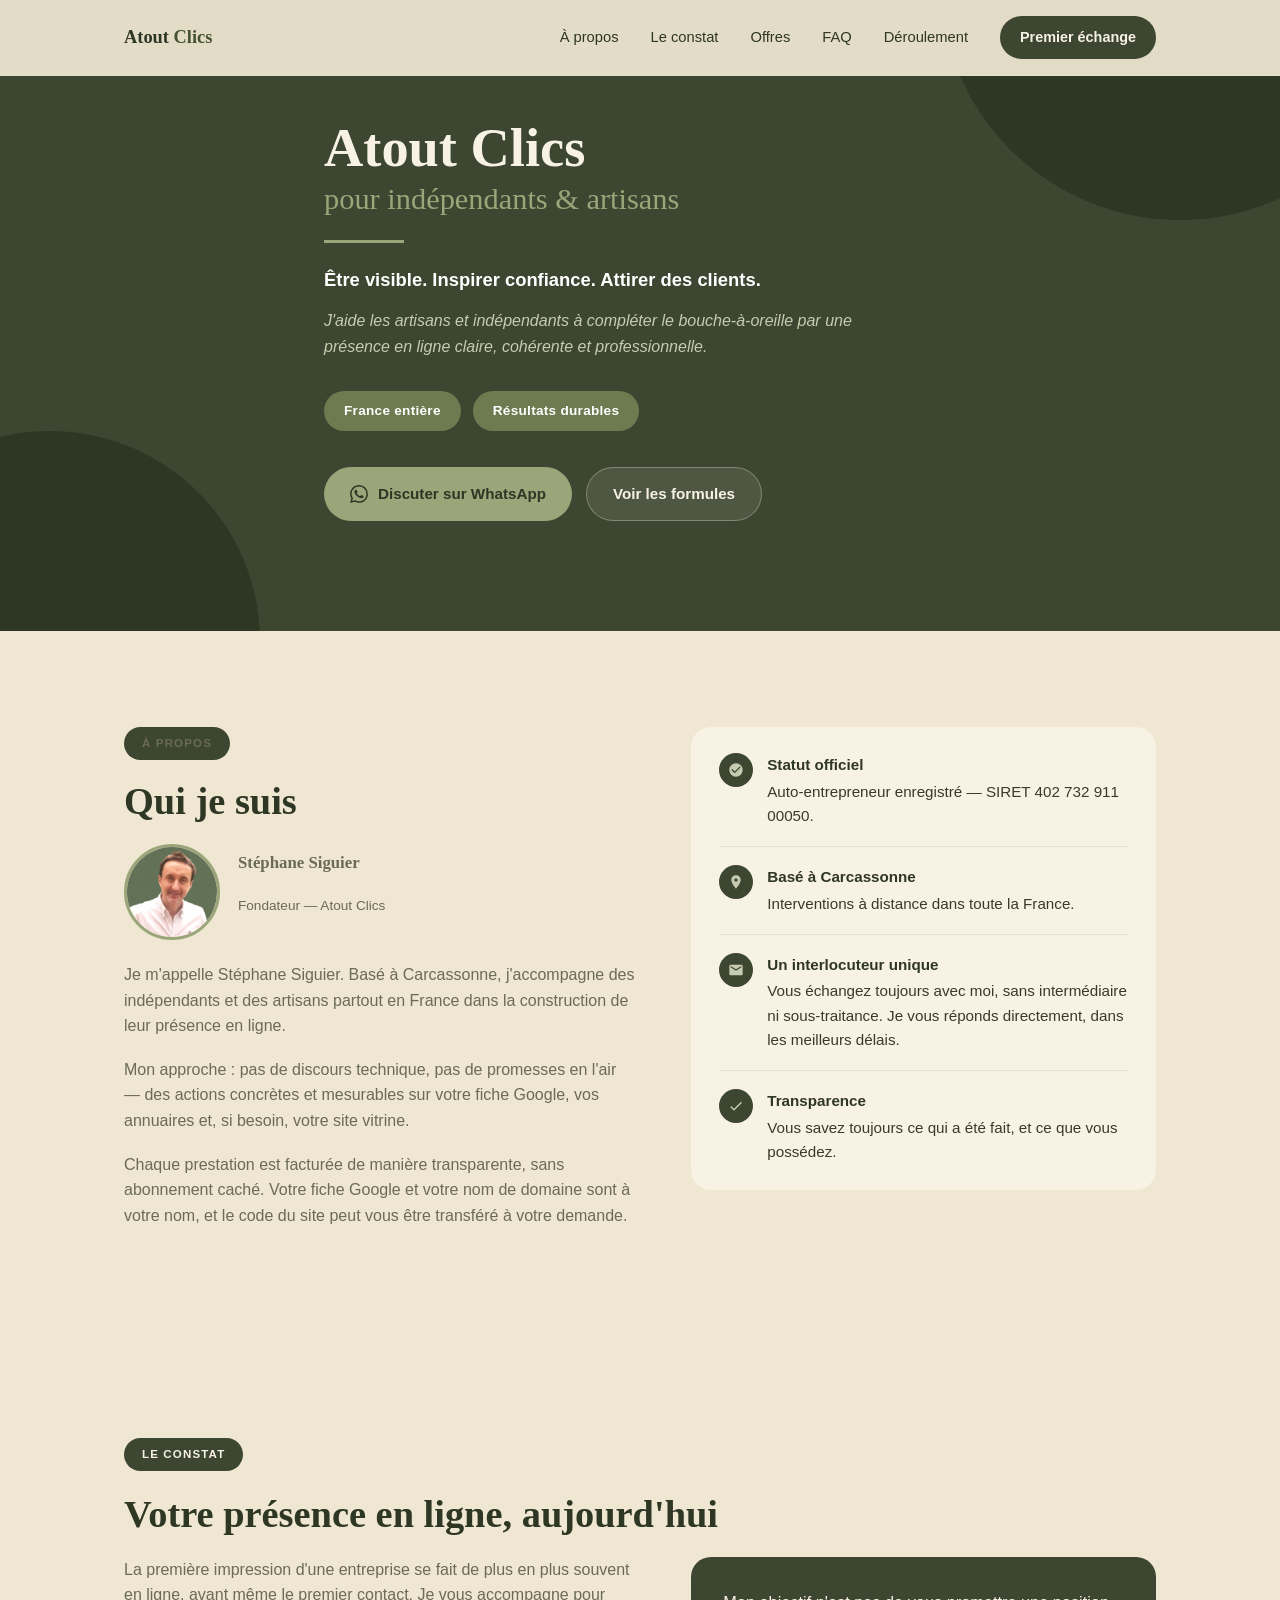
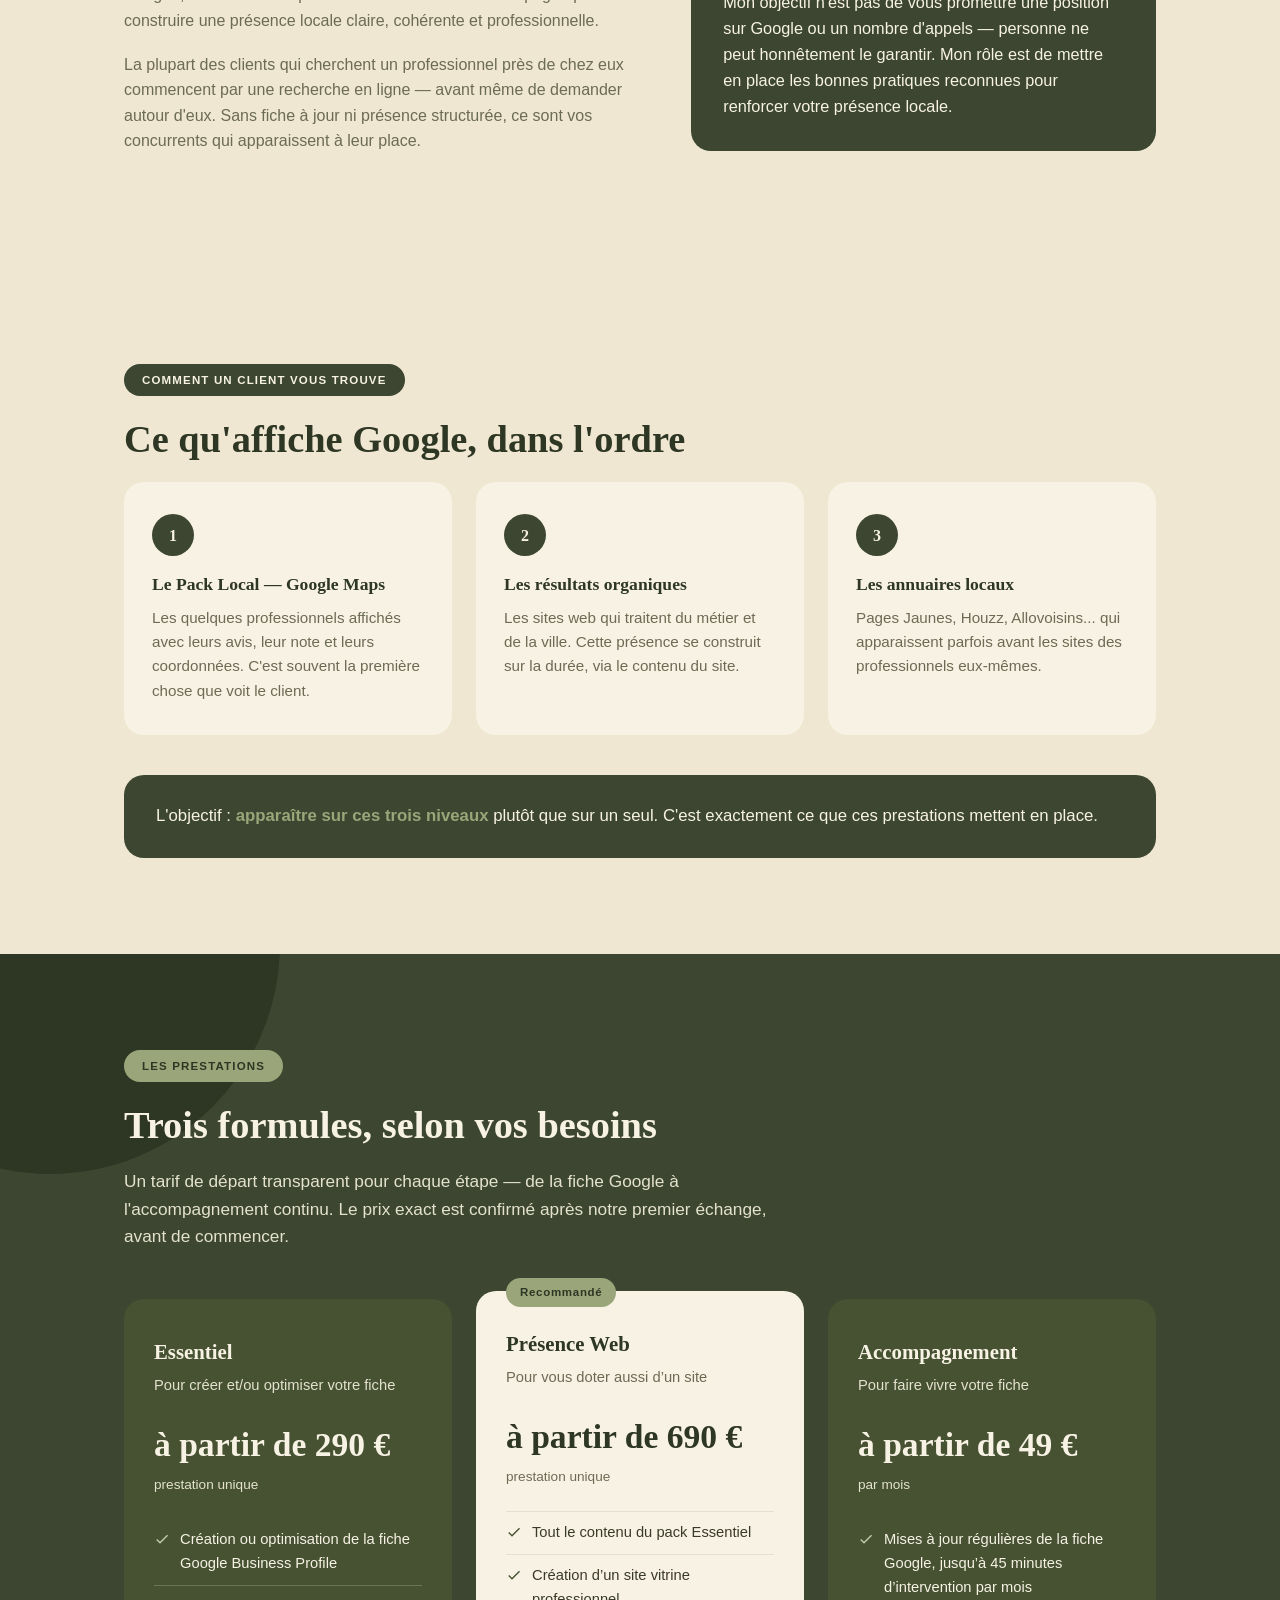
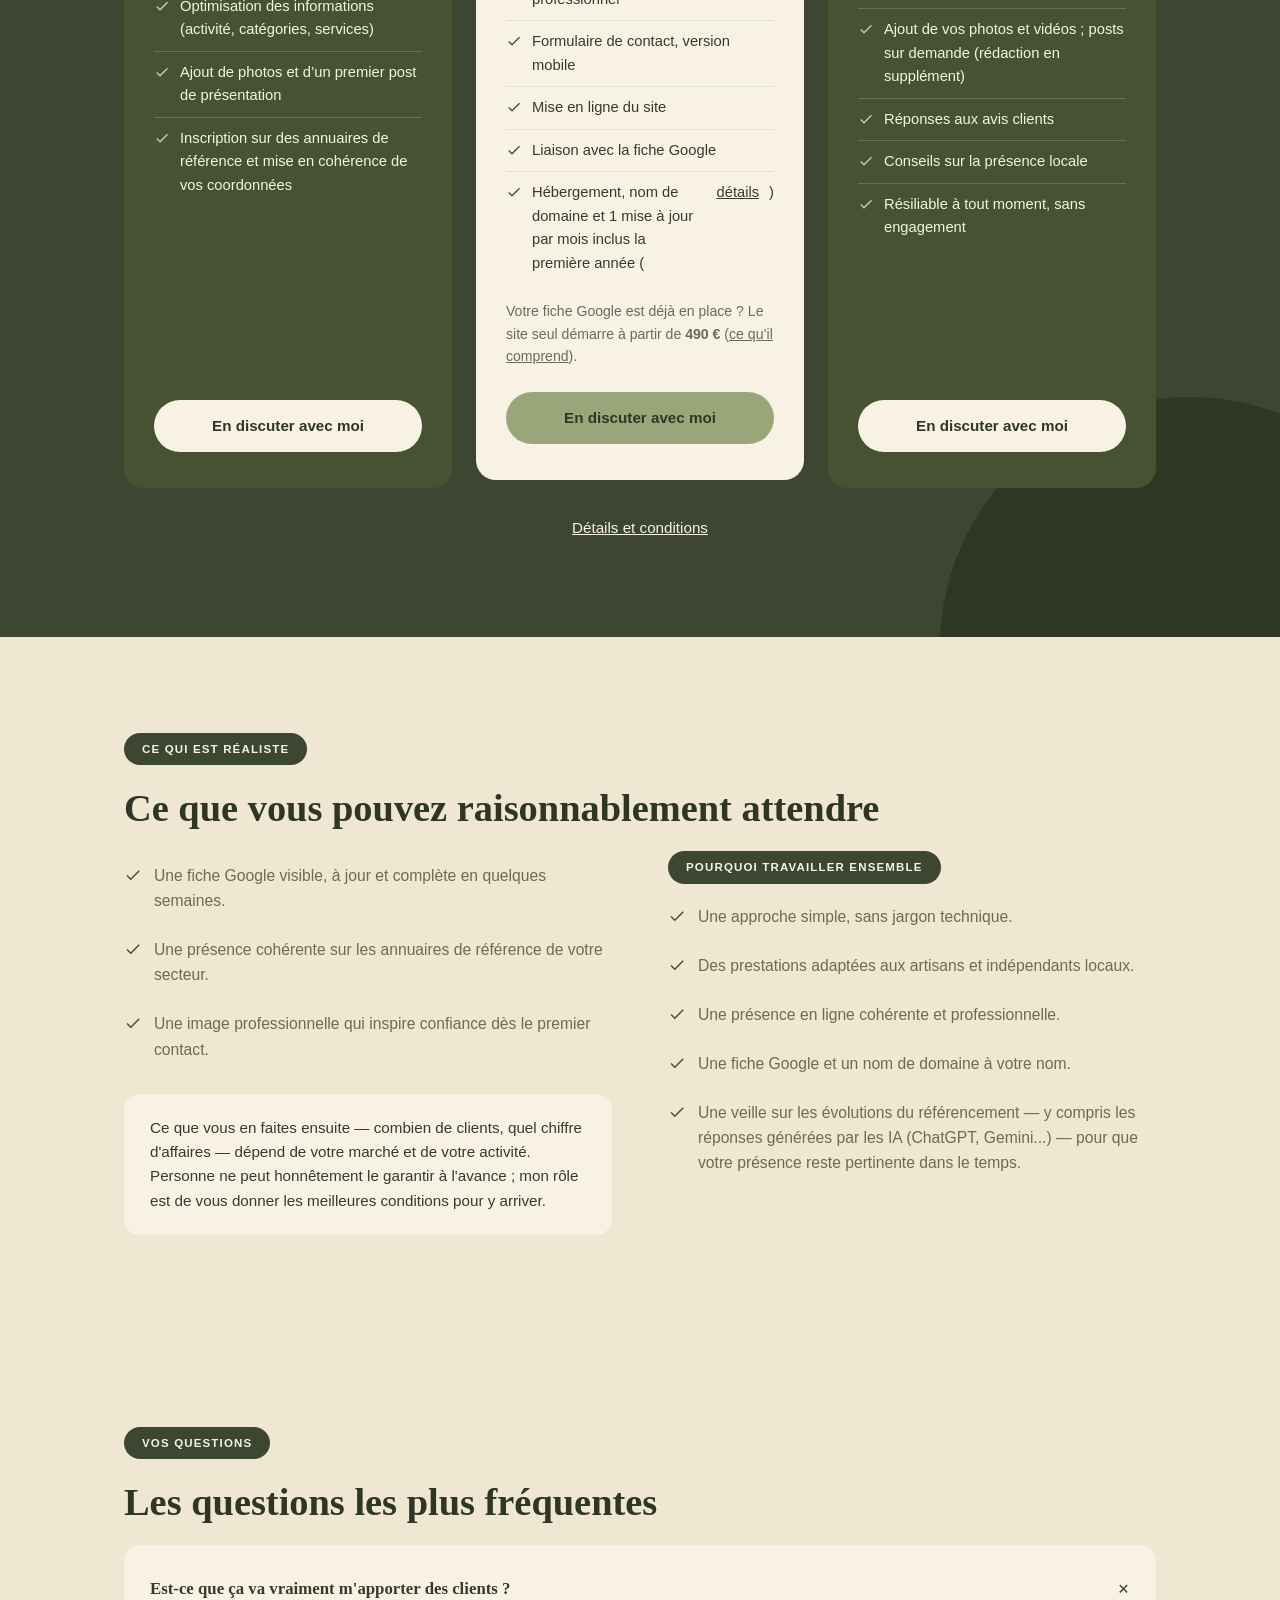
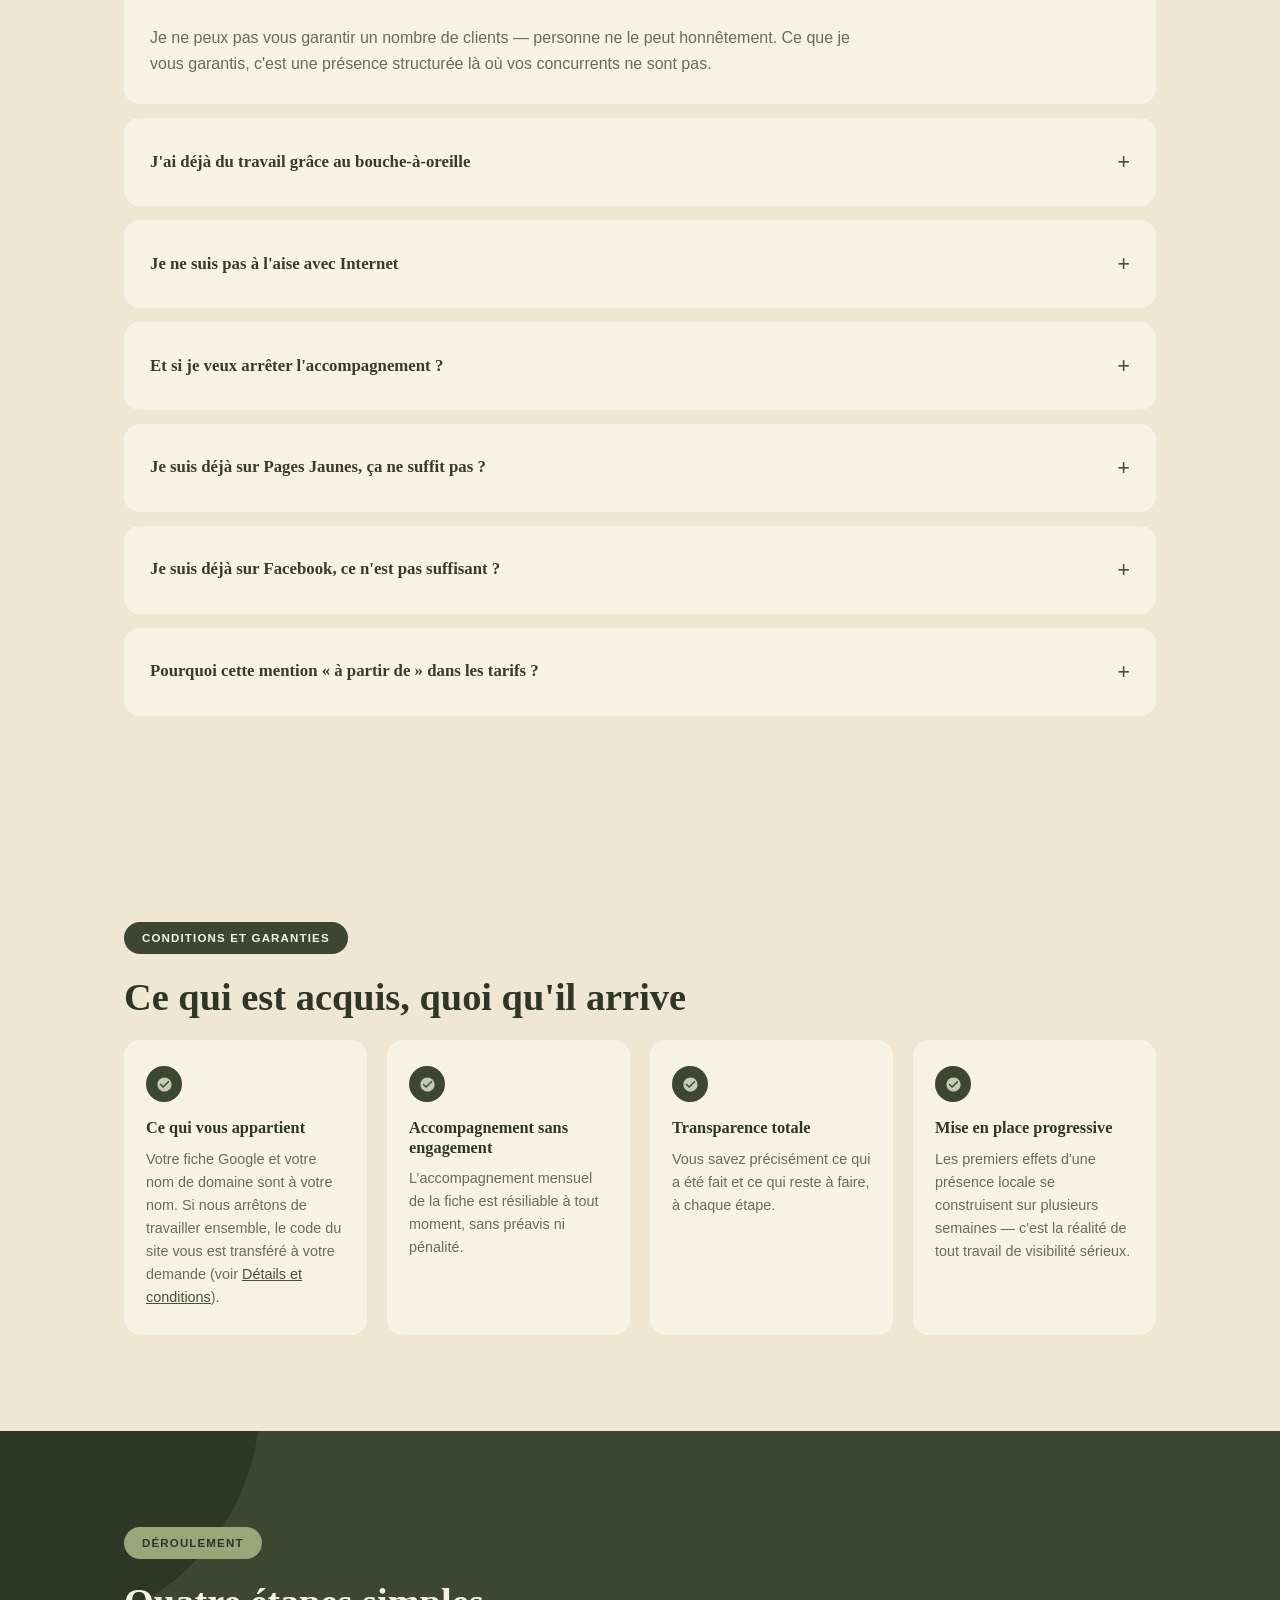
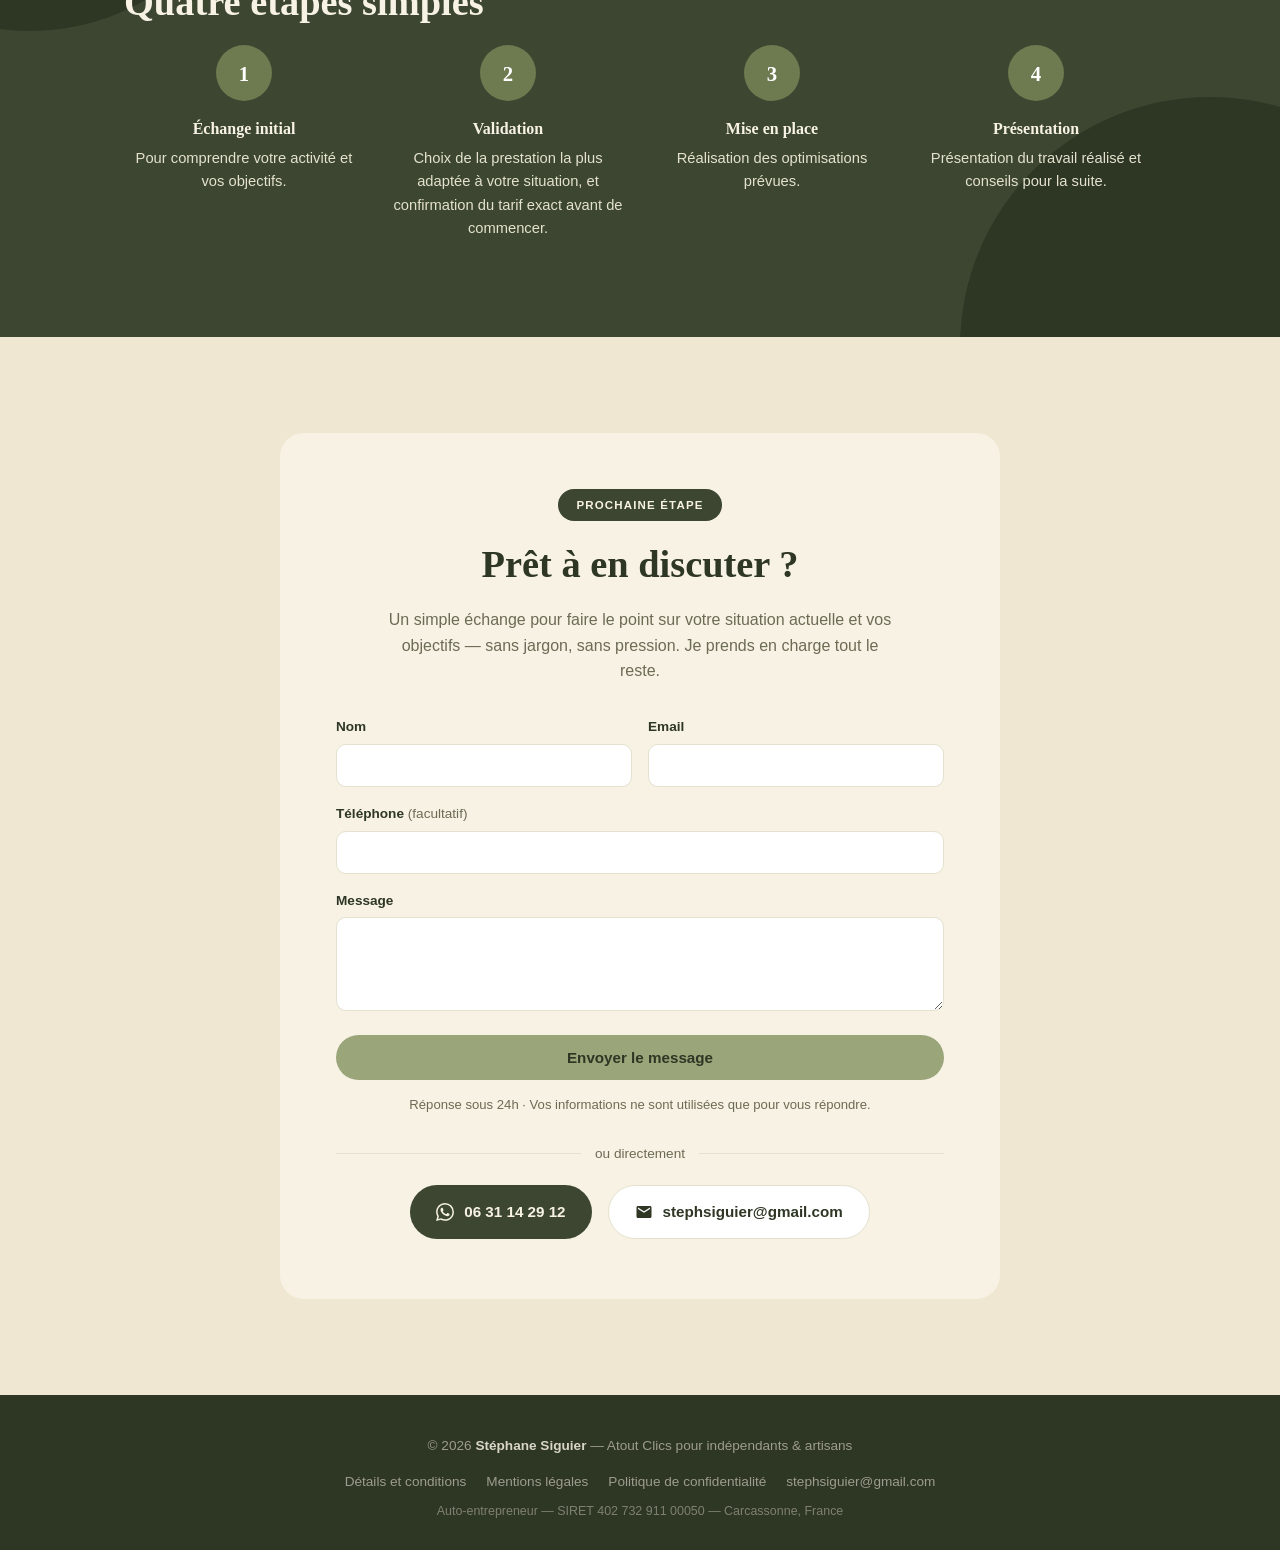
==== commit b4565d96: "Limite l'accompagnement à 45 minutes d'intervention par mois Co-Authored-By: Claude Sonnet 5.5 <nore" ====
--- a/index.html
+++ b/index.html
@@ -63,7 +63,7 @@
   "name": "Accompagnement",
   "provider": { "@type": "ProfessionalService", "name": "Atout Clics — Stéphane Siguier" },
   "areaServed": "France",
-  "description": "Mises à jour régulières de la fiche Google, ajout de vos photos et vidéos, posts sur demande (rédaction en supplément), réponses aux avis clients, conseils sur la présence locale. Accompagnement de la fiche résiliable à tout moment, sans engagement.",
+  "description": "Jusqu’à 45 minutes d’intervention par mois : mises à jour régulières de la fiche Google, ajout de vos photos et vidéos, posts sur demande (rédaction en supplément), réponses aux avis clients, conseils sur la présence locale. Accompagnement de la fiche résiliable à tout moment, sans engagement.",
   "offers": { "@type": "Offer", "priceCurrency": "EUR", "priceSpecification": { "@type": "UnitPriceSpecification", "minPrice": 49, "priceCurrency": "EUR", "unitText": "mois" } }
 }
 </script>
@@ -290,7 +290,7 @@
         <p class="offer-price">à partir de 49&nbsp;€</p>
         <p class="offer-period">par mois</p>
         <ul class="offer-list">
-          <li><svg viewBox="0 0 24 24"><path d="M9 16.2L4.8 12l-1.4 1.4L9 19 21 7l-1.4-1.4z"/></svg>Mises à jour régulières de la fiche Google</li>
+          <li><svg viewBox="0 0 24 24"><path d="M9 16.2L4.8 12l-1.4 1.4L9 19 21 7l-1.4-1.4z"/></svg>Mises à jour régulières de la fiche Google, jusqu’à 45&nbsp;minutes d’intervention par mois</li>
           <li><svg viewBox="0 0 24 24"><path d="M9 16.2L4.8 12l-1.4 1.4L9 19 21 7l-1.4-1.4z"/></svg>Ajout de vos photos et vidéos&nbsp;; posts sur demande (rédaction en supplément)</li>
           <li><svg viewBox="0 0 24 24"><path d="M9 16.2L4.8 12l-1.4 1.4L9 19 21 7l-1.4-1.4z"/></svg>Réponses aux avis clients</li>
           <li><svg viewBox="0 0 24 24"><path d="M9 16.2L4.8 12l-1.4 1.4L9 19 21 7l-1.4-1.4z"/></svg>Conseils sur la présence locale</li>
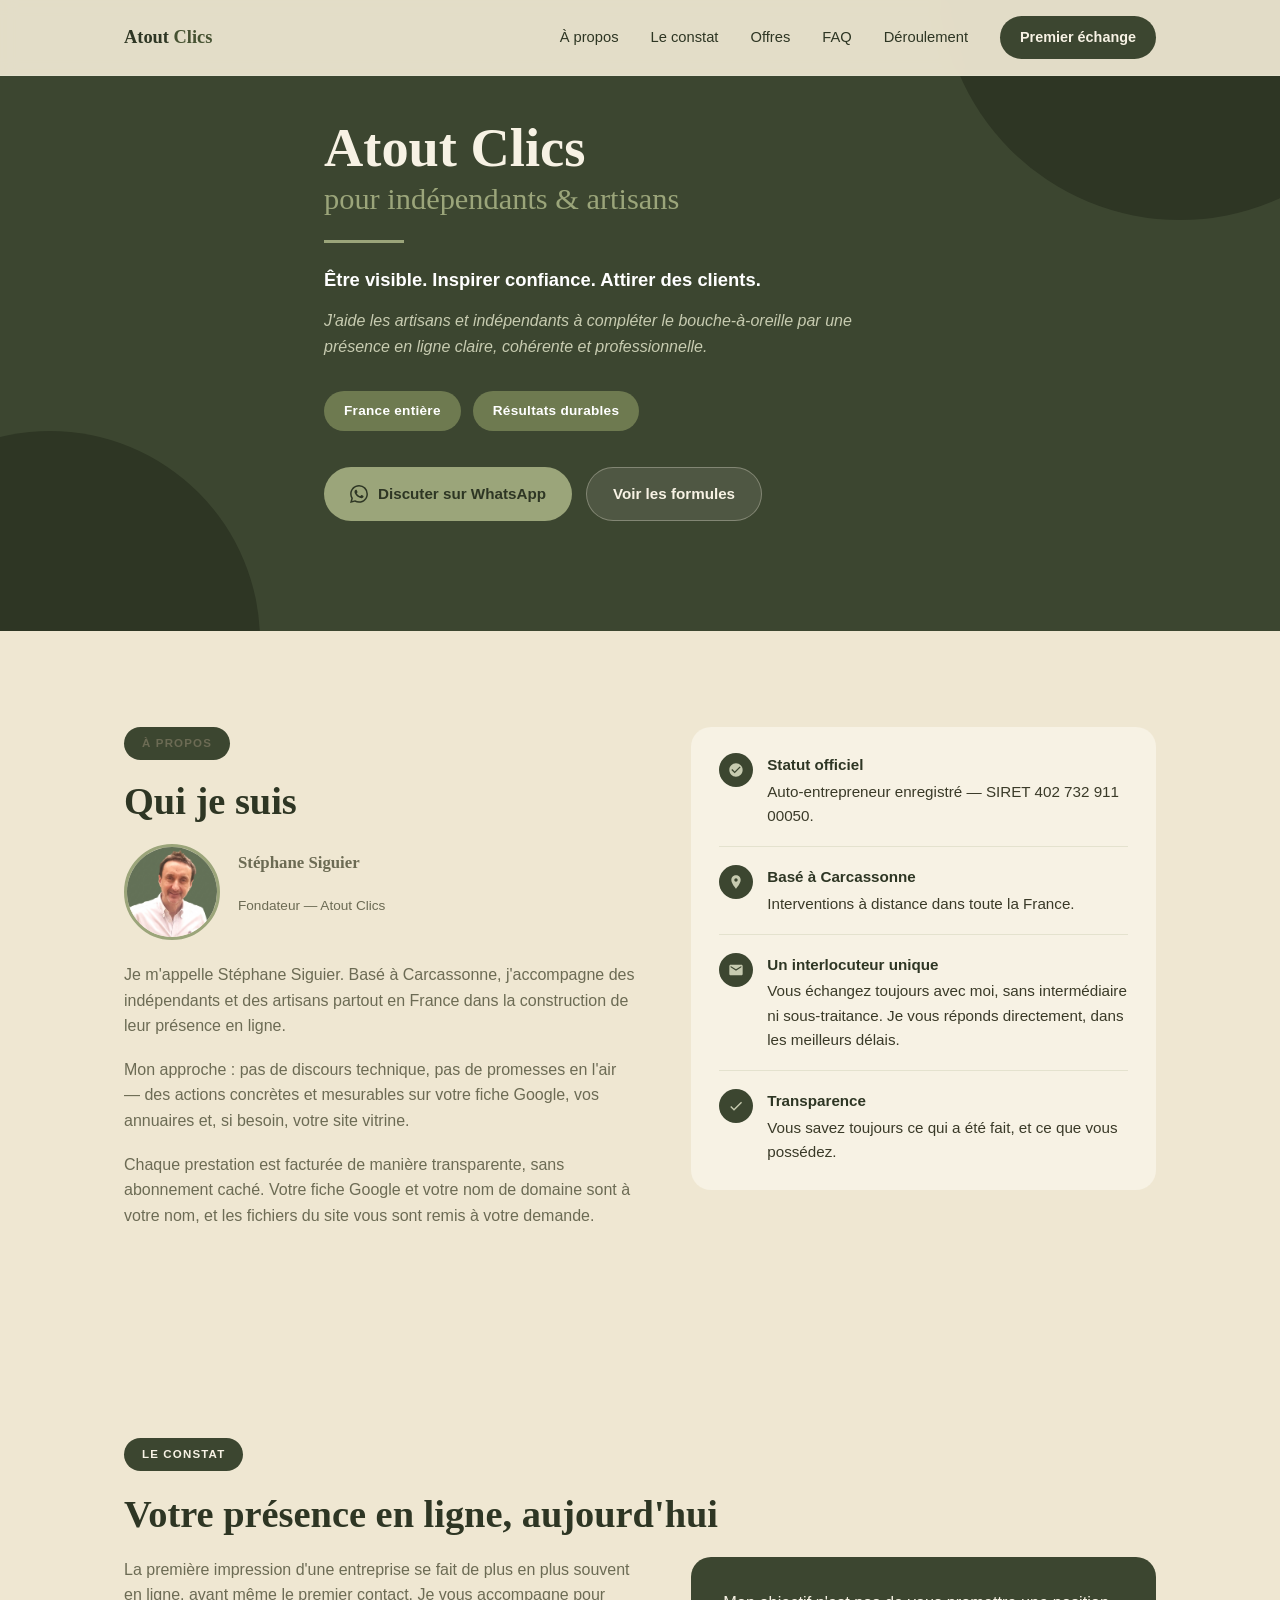
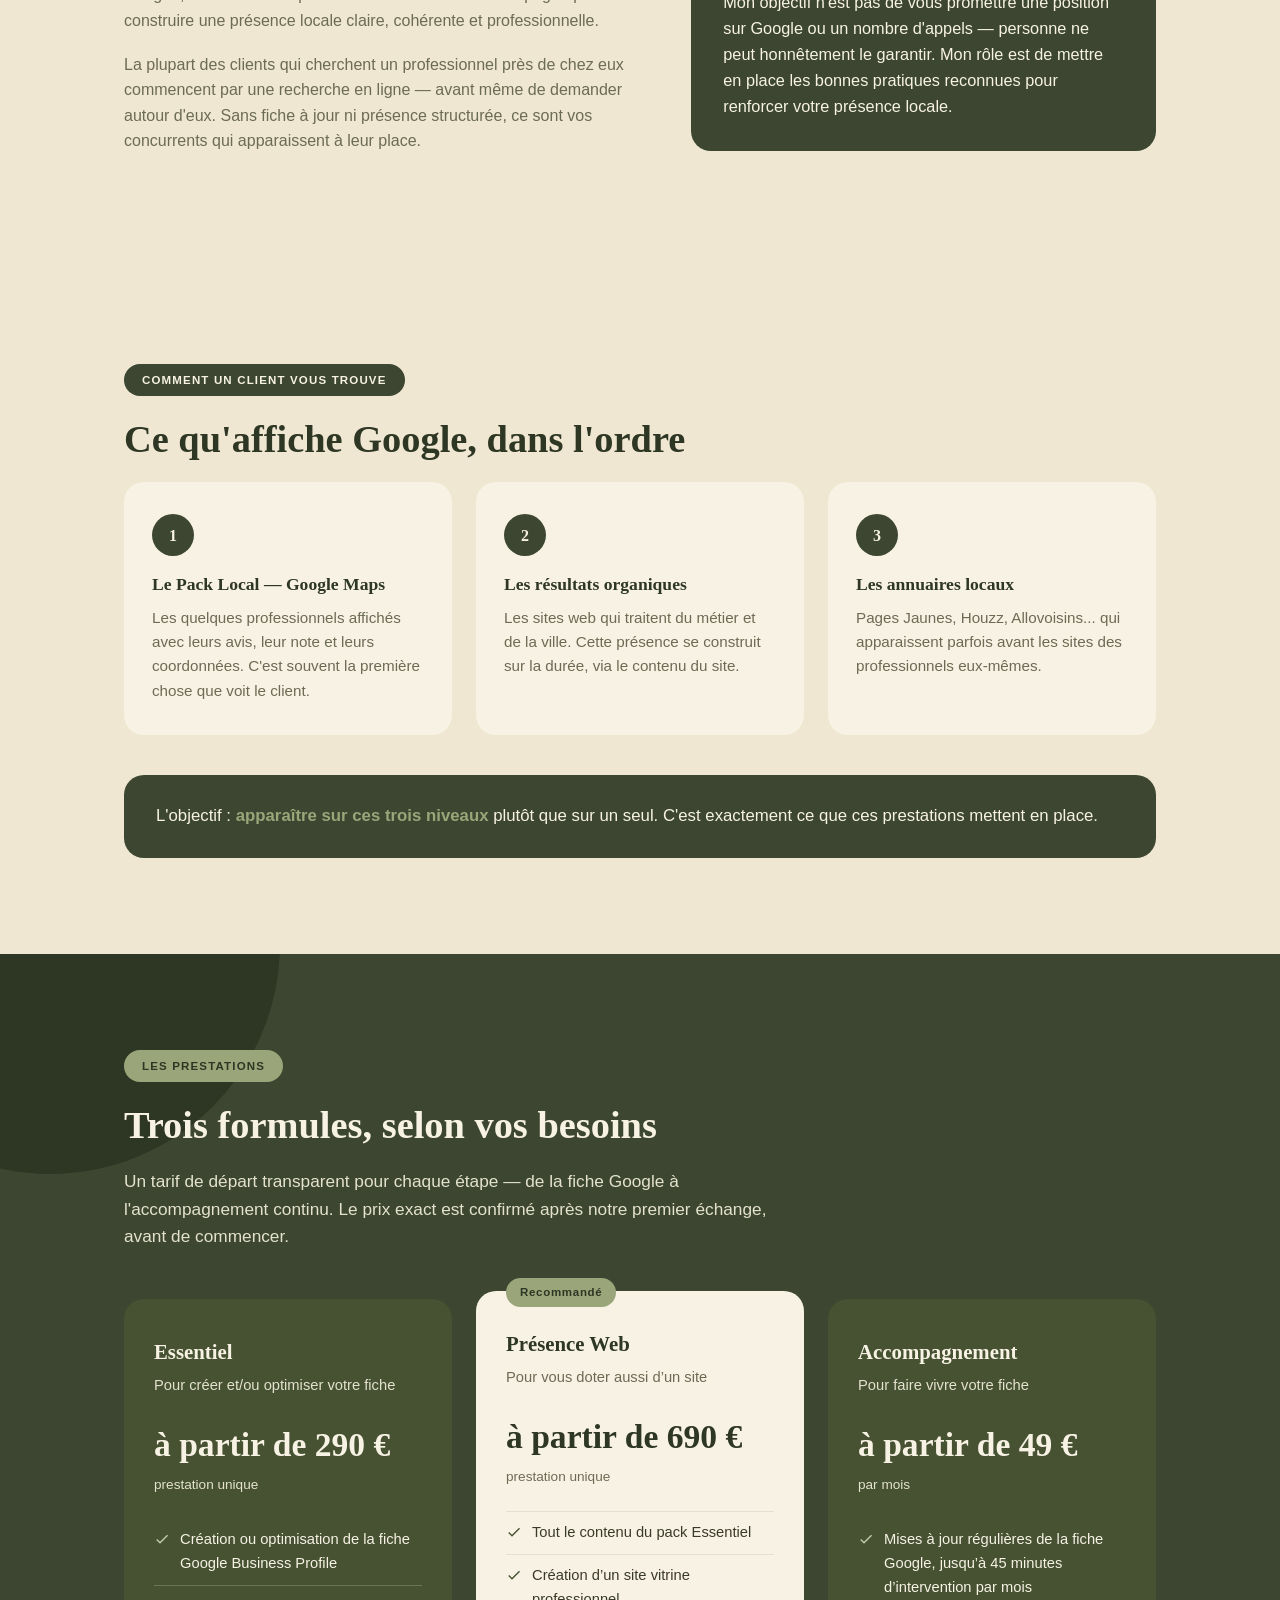
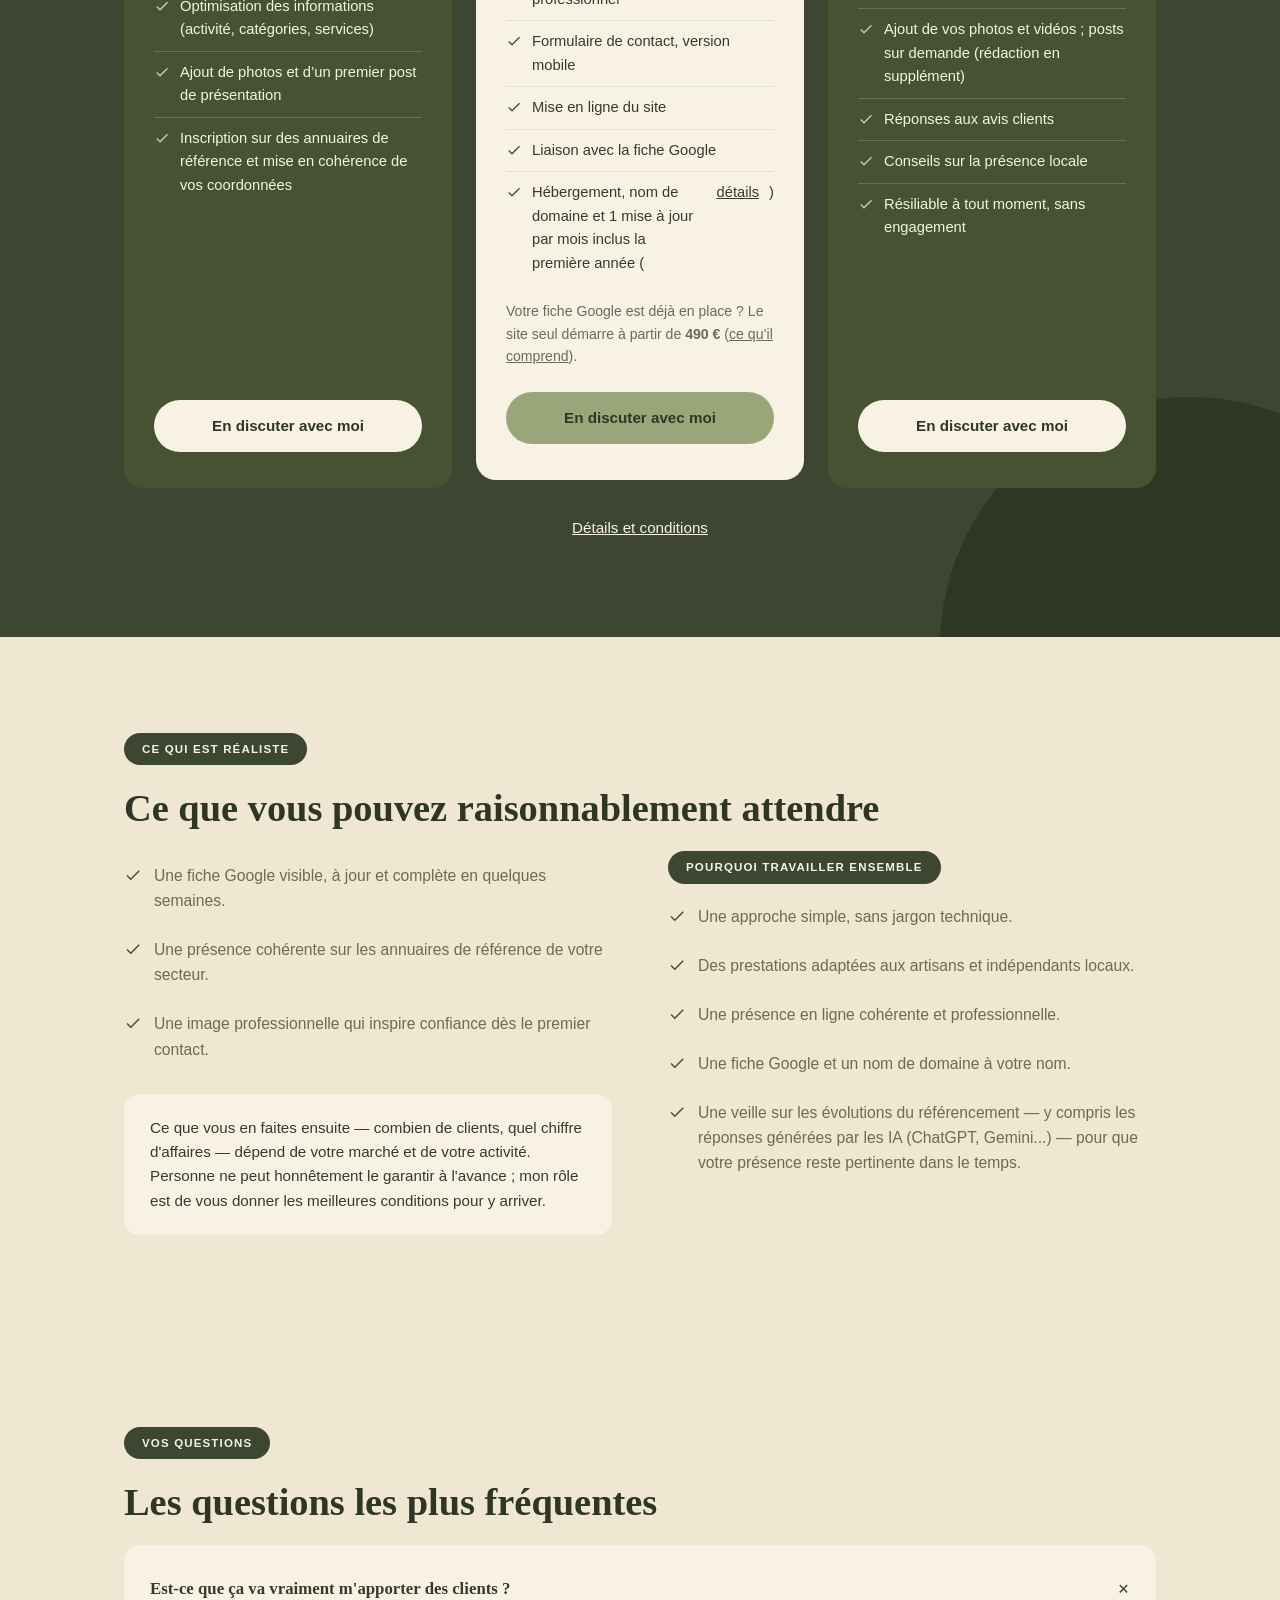
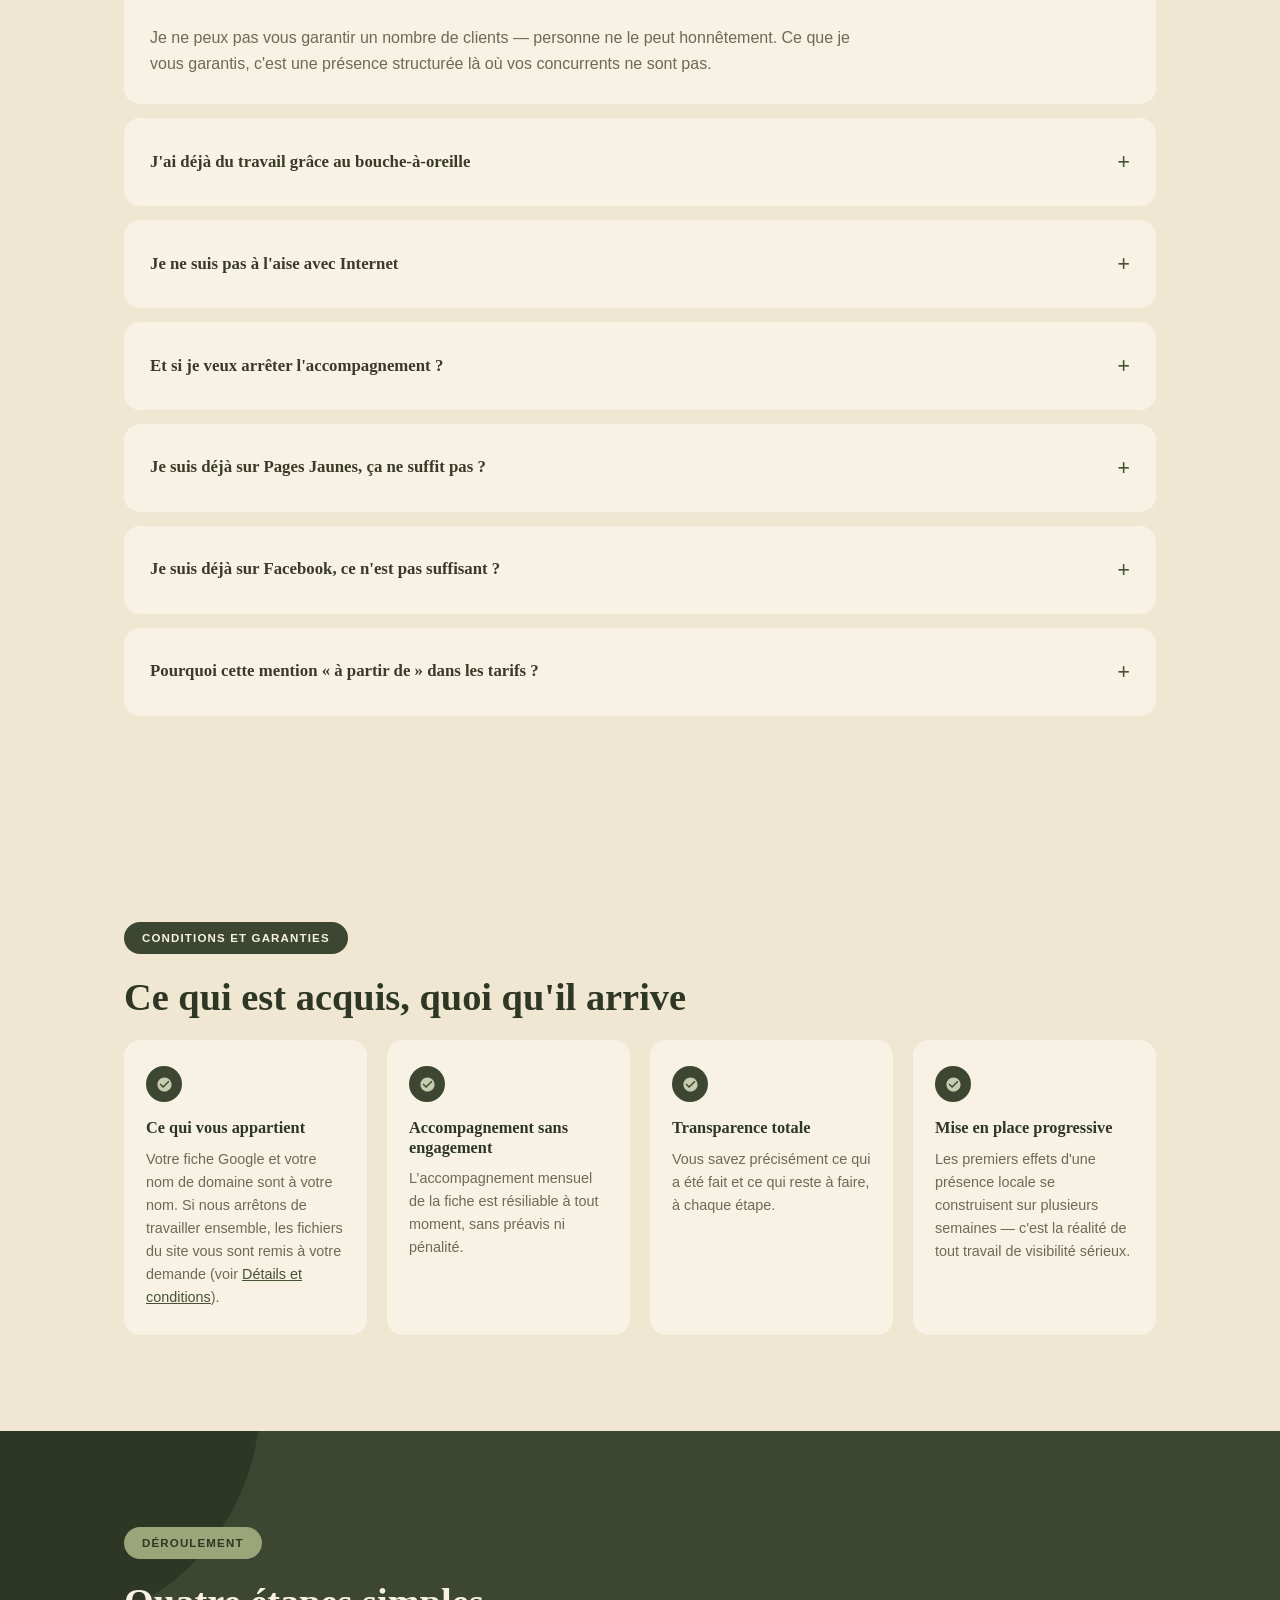
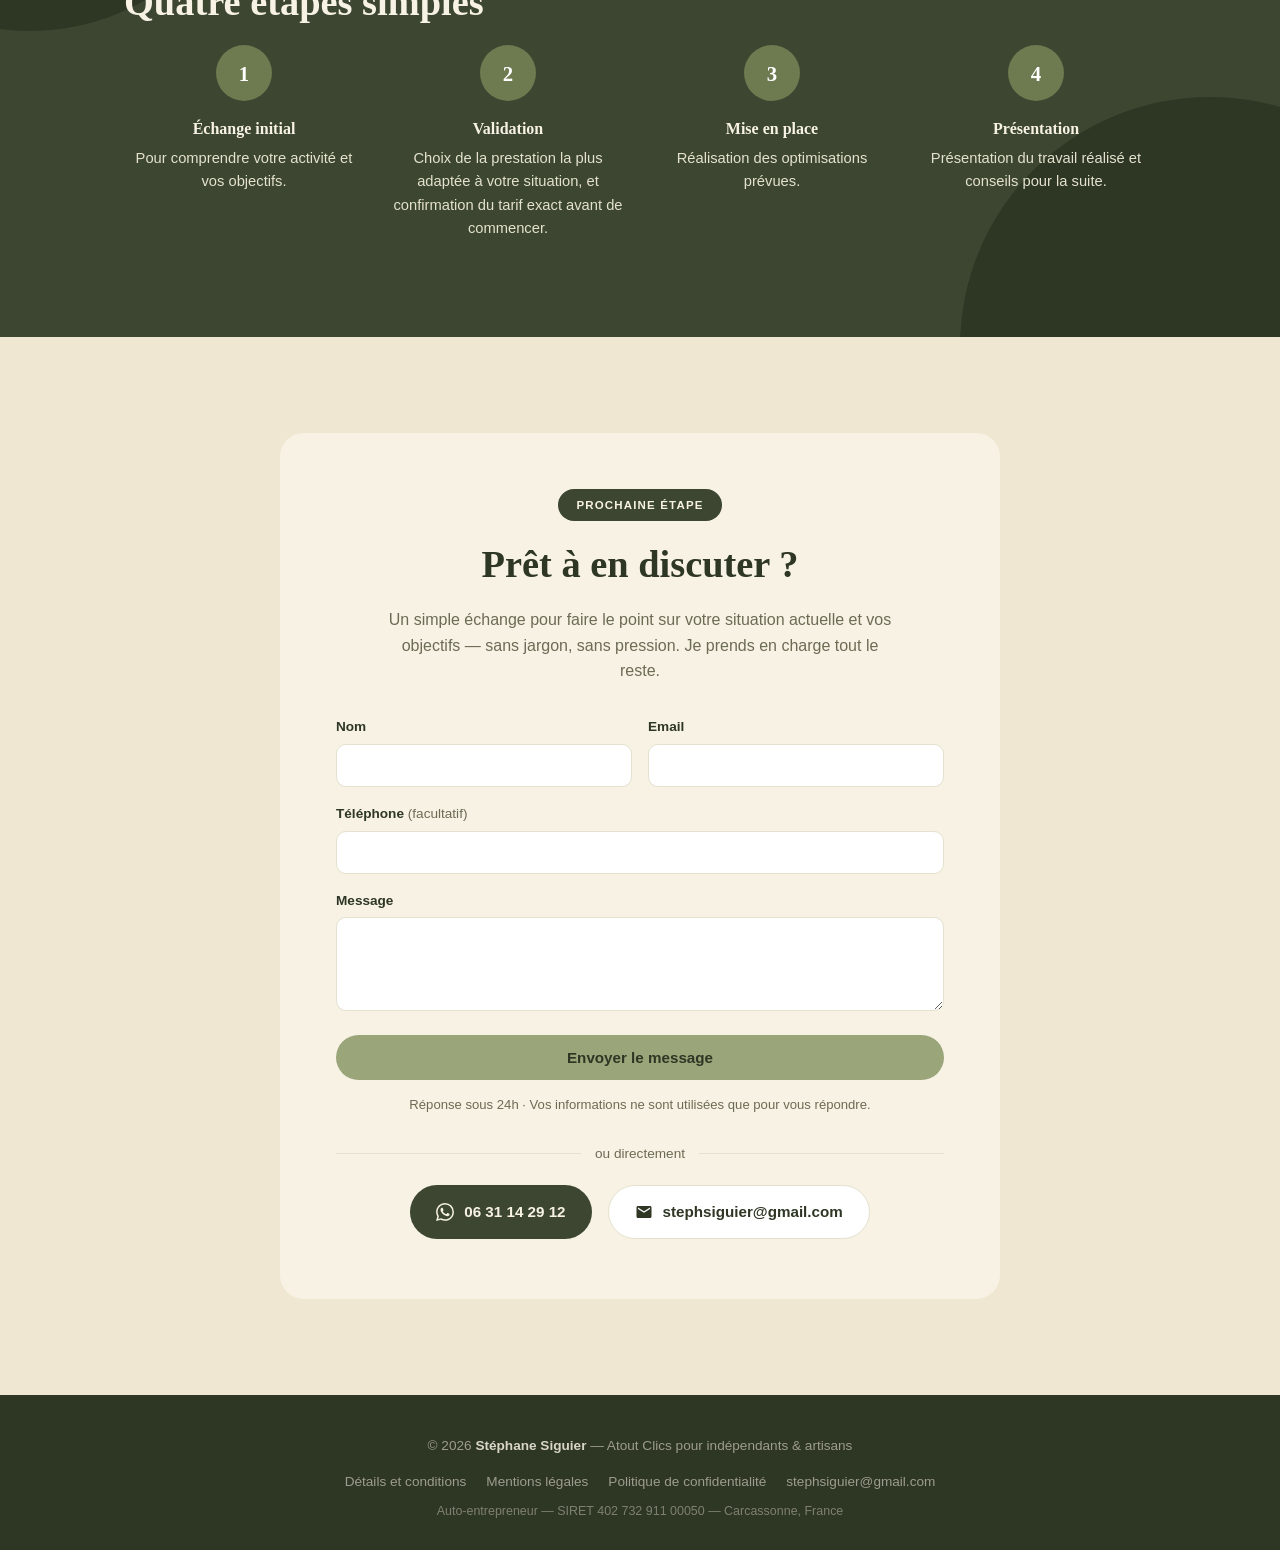
==== commit 913e229d: "Refond la page conditions après relecture : transfert simplifié, résiliation unique, retard de paiem" ====
--- a/index.html
+++ b/index.html
@@ -90,7 +90,7 @@
     {
       "@type": "Question",
       "name": "Que se passe-t-il si je veux arrêter l'accompagnement mensuel ?",
-      "acceptedAnswer": { "@type": "Answer", "text": "L’accompagnement de la fiche est résiliable à tout moment, sans engagement, sans préavis ni frais. Votre fiche Google Business et votre nom de domaine sont à votre nom, et le code du site vous est transféré à votre demande (transfert facturé au forfait, voir la page Détails et conditions)." }
+      "acceptedAnswer": { "@type": "Answer", "text": "L’accompagnement de la fiche est résiliable à tout moment, sans engagement, sans préavis ni frais. Votre fiche Google Business et votre nom de domaine sont à votre nom, et les fichiers du site vous sont remis à votre demande, sans frais (voir la page Détails et conditions)." }
     },
     {
       "@type": "Question",
@@ -172,7 +172,7 @@
         </div>
         <p>Je m'appelle Stéphane Siguier. Basé à Carcassonne, j'accompagne des indépendants et des artisans partout en France dans la construction de leur présence en ligne.</p>
         <p>Mon approche : pas de discours technique, pas de promesses en l'air — des actions concrètes et mesurables sur votre fiche Google, vos annuaires et, si besoin, votre site vitrine.</p>
-        <p>Chaque prestation est facturée de manière transparente, sans abonnement caché. Votre fiche Google et votre nom de domaine sont à votre nom, et le code du site peut vous être transféré à votre demande.</p>
+        <p>Chaque prestation est facturée de manière transparente, sans abonnement caché. Votre fiche Google et votre nom de domaine sont à votre nom, et les fichiers du site vous sont remis à votre demande.</p>
       </div>
       <ul class="trust-list">
         <li>
@@ -352,7 +352,7 @@
     </details>
     <details class="faq-item">
       <summary>Et si je veux arrêter l'accompagnement ? <span class="plus">+</span></summary>
-      <p>L’accompagnement de la fiche est résiliable à tout moment, sans engagement, sans préavis ni frais. Votre fiche Google et votre nom de domaine sont à votre nom, et le code du site vous est transféré à votre demande (transfert facturé au forfait, voir <a class="inline-link" href="conditions.html">Détails et conditions</a>).</p>
+      <p>L’accompagnement de la fiche est résiliable à tout moment, sans engagement, sans préavis ni frais. Votre fiche Google et votre nom de domaine sont à votre nom, et les fichiers du site vous sont remis à votre demande, sans frais (voir <a class="inline-link" href="conditions.html">Détails et conditions</a>).</p>
     </details>
     <details class="faq-item">
       <summary>Je suis déjà sur Pages Jaunes, ça ne suffit pas ? <span class="plus">+</span></summary>
@@ -378,7 +378,7 @@
       <div class="garantie-card">
         <span class="dot"><svg viewBox="0 0 24 24"><path d="M12 2C6.48 2 2 6.48 2 12s4.48 10 10 10 10-4.48 10-10S17.52 2 12 2zm-2 15l-5-5 1.41-1.41L10 14.17l7.59-7.59L19 8l-9 9z"/></svg></span>
         <h3>Ce qui vous appartient</h3>
-        <p>Votre fiche Google et votre nom de domaine sont à votre nom. Si nous arrêtons de travailler ensemble, le code du site vous est transféré à votre demande (voir <a class="inline-link" href="conditions.html">Détails et conditions</a>).</p>
+        <p>Votre fiche Google et votre nom de domaine sont à votre nom. Si nous arrêtons de travailler ensemble, les fichiers du site vous sont remis à votre demande (voir <a class="inline-link" href="conditions.html">Détails et conditions</a>).</p>
       </div>
       <div class="garantie-card">
         <span class="dot"><svg viewBox="0 0 24 24"><path d="M12 2C6.48 2 2 6.48 2 12s4.48 10 10 10 10-4.48 10-10S17.52 2 12 2zm-2 15l-5-5 1.41-1.41L10 14.17l7.59-7.59L19 8l-9 9z"/></svg></span>
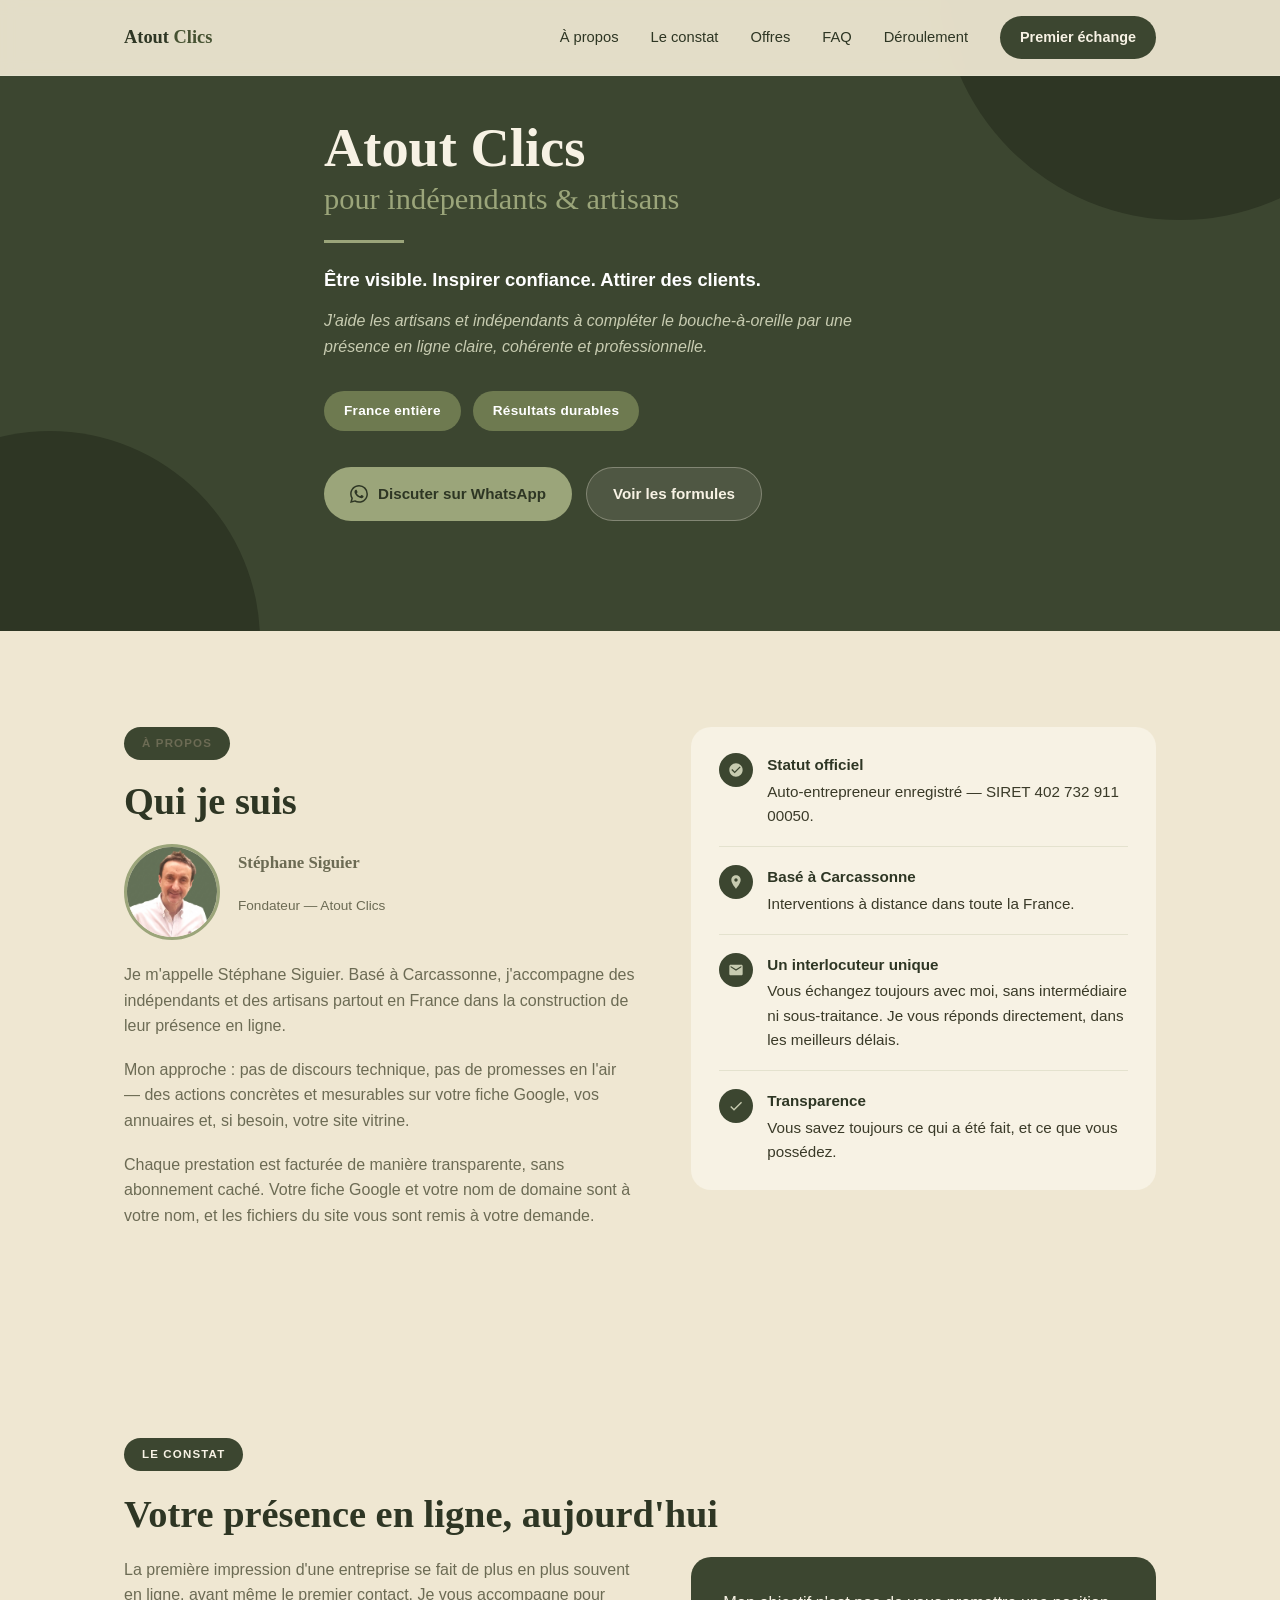
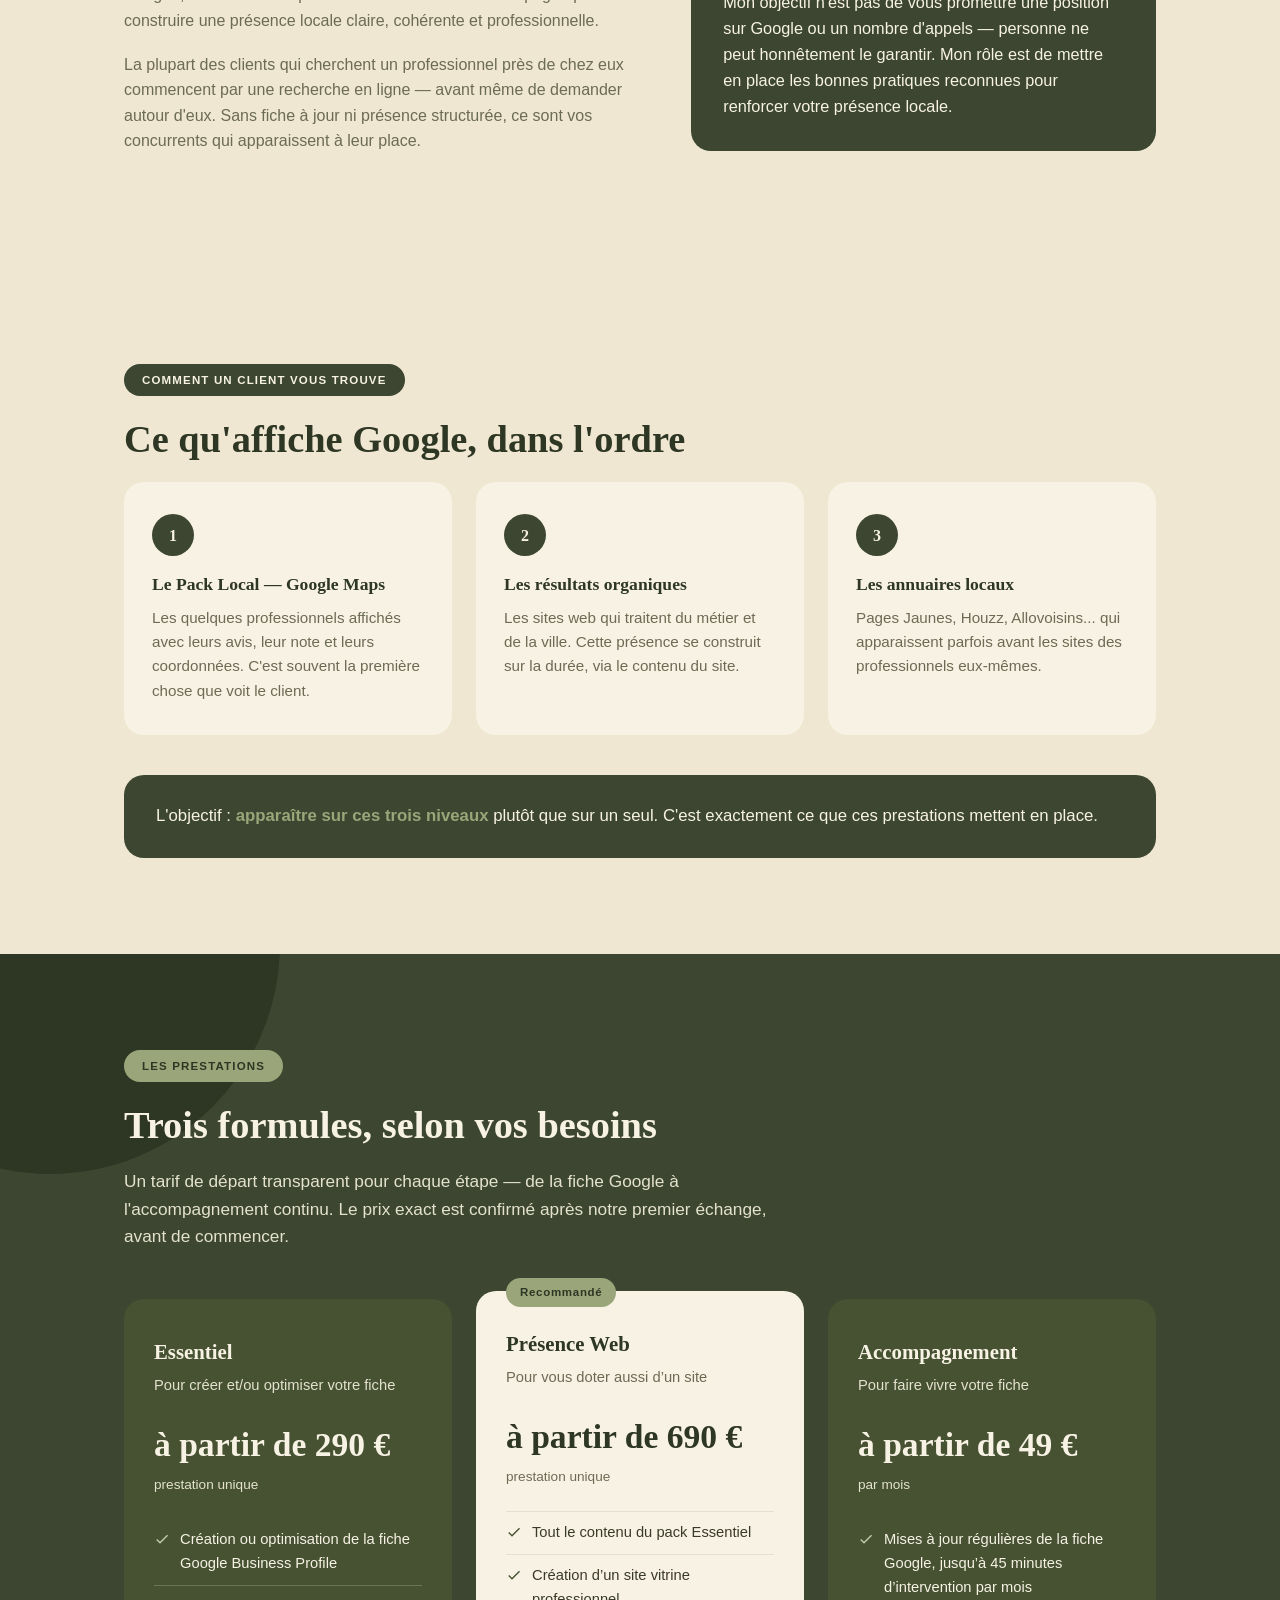
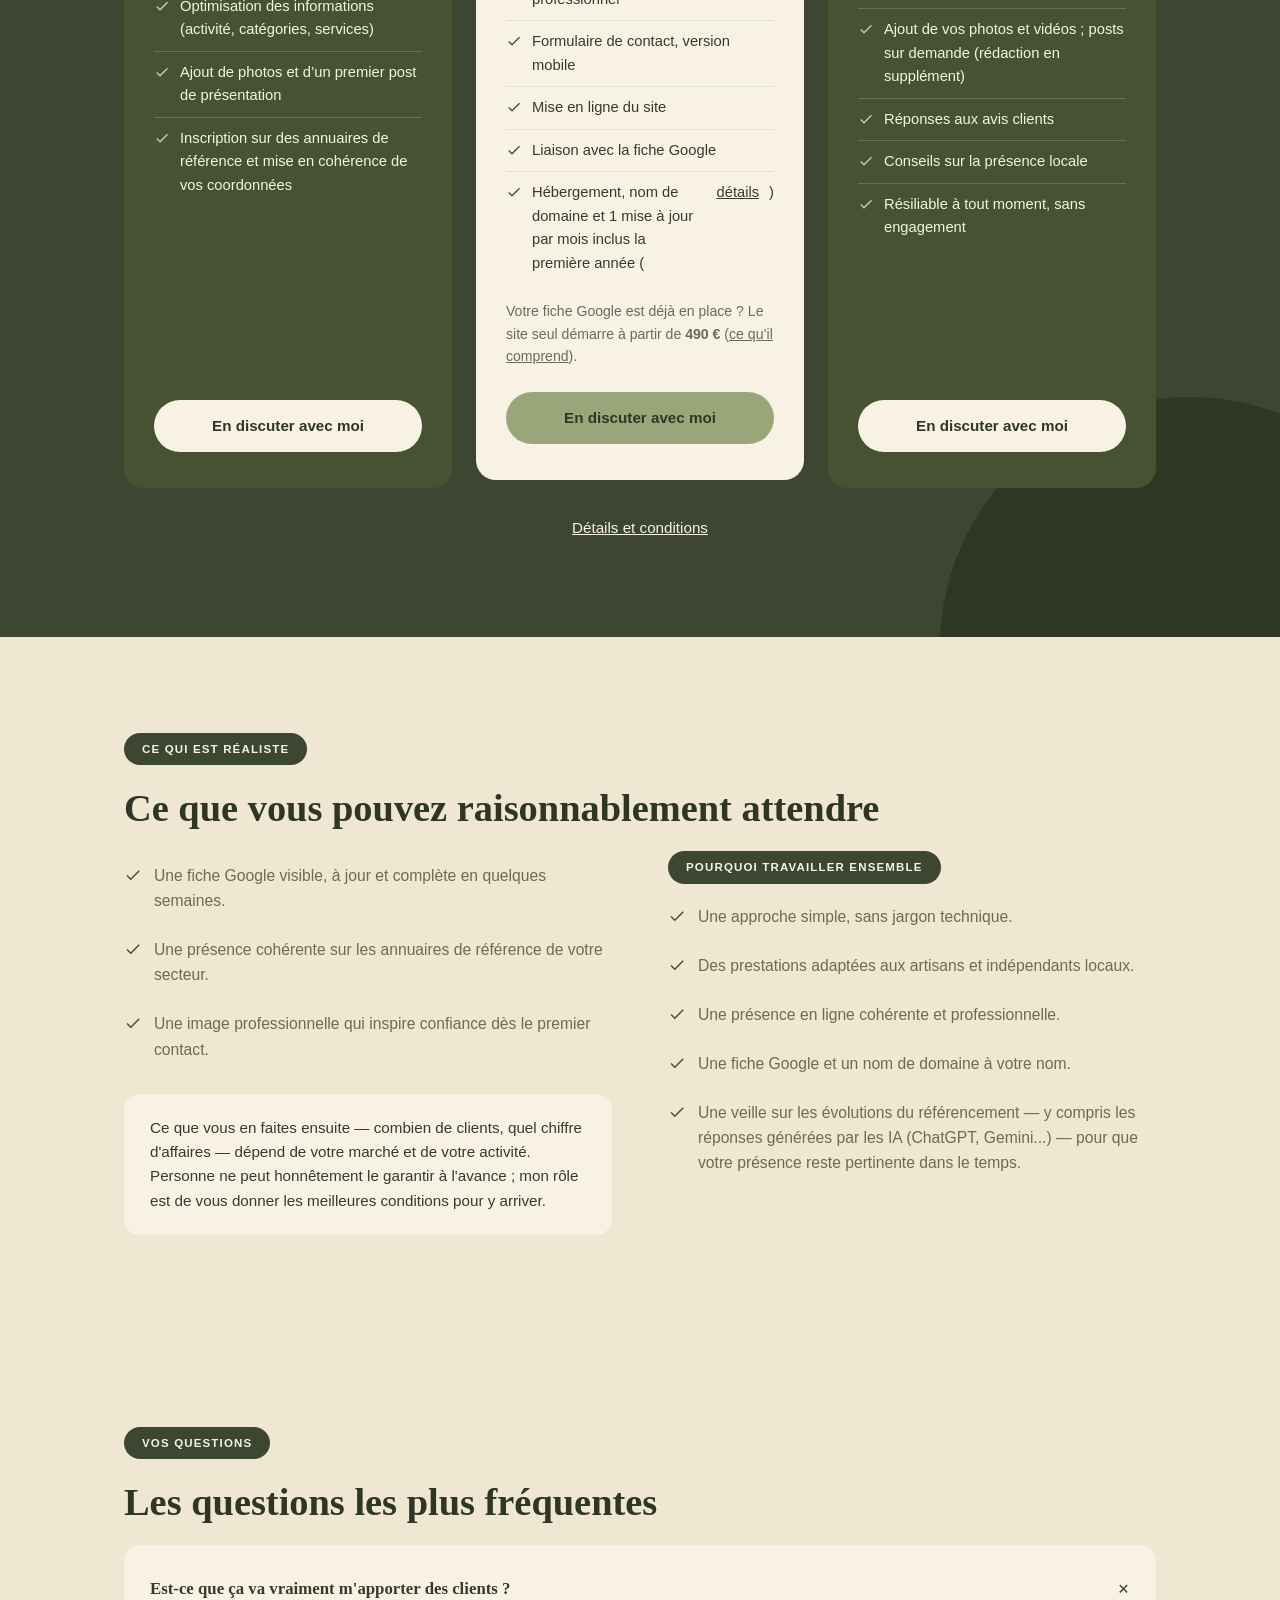
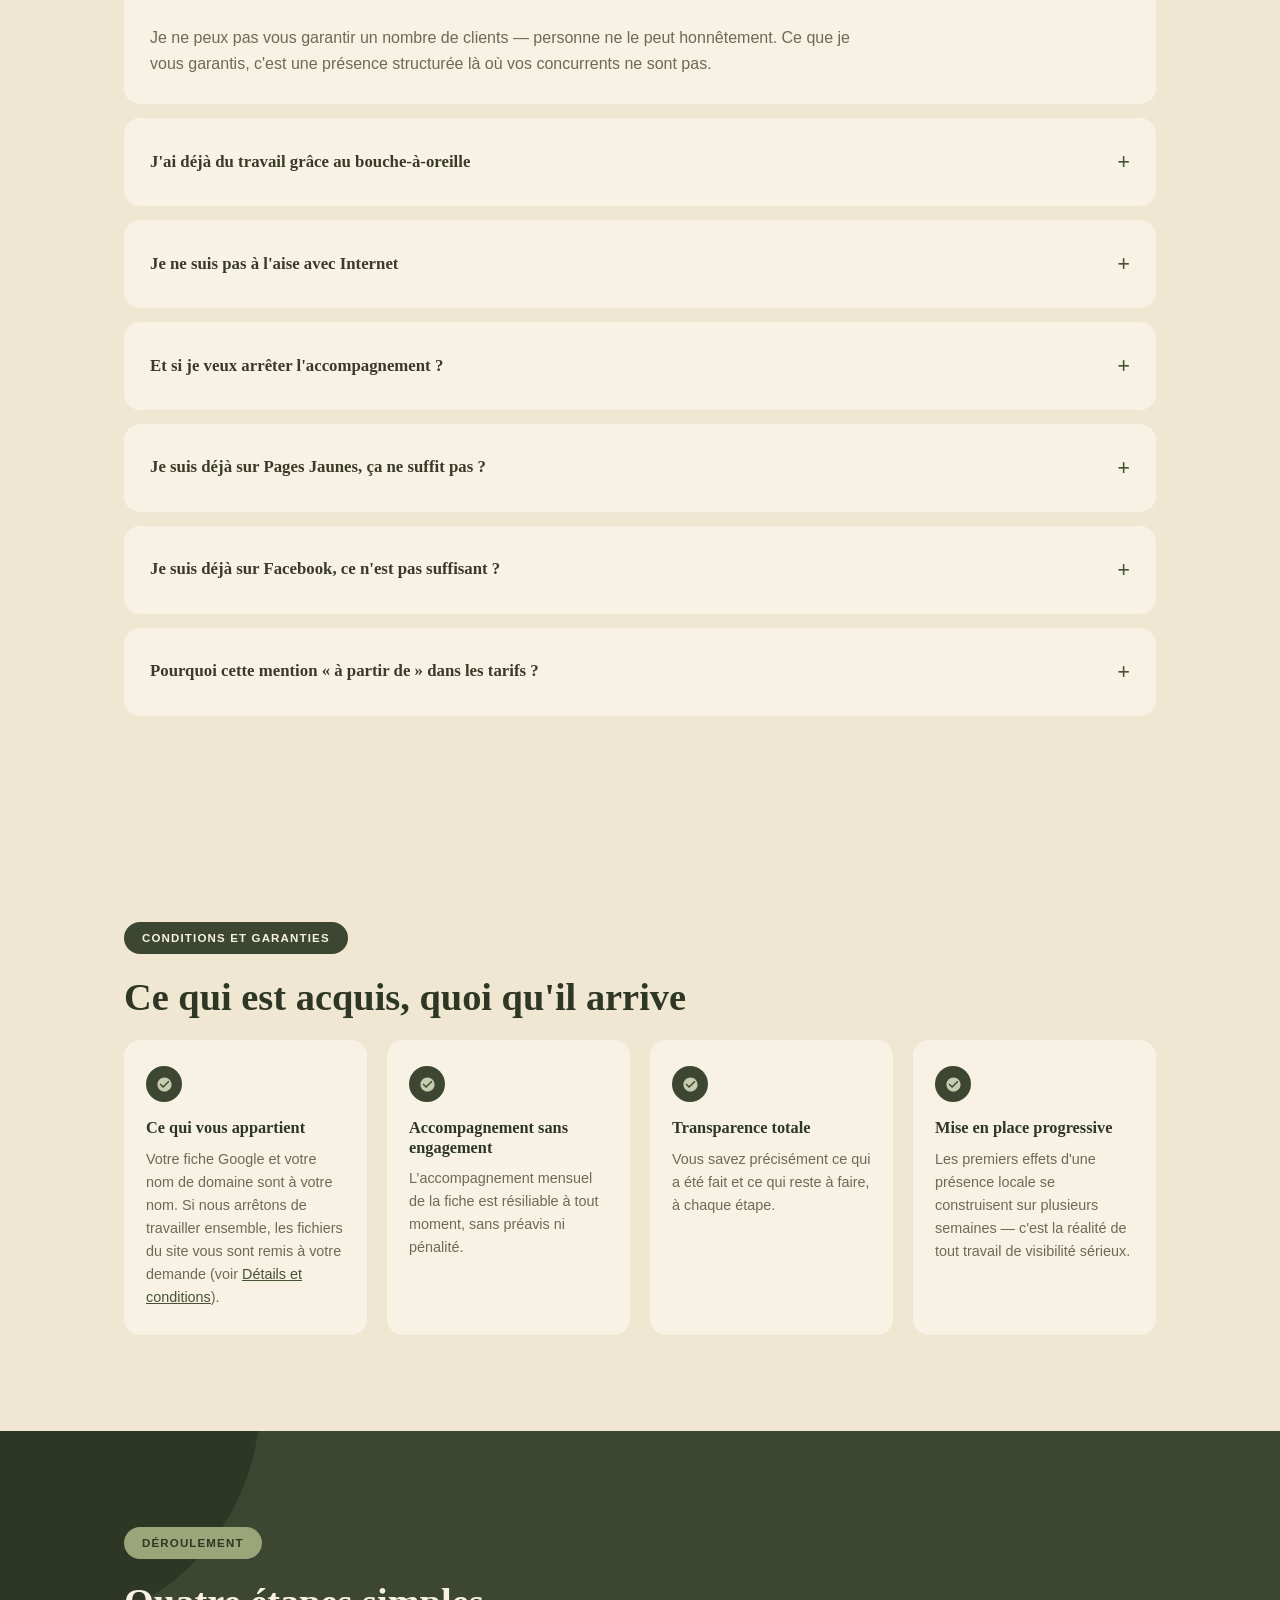
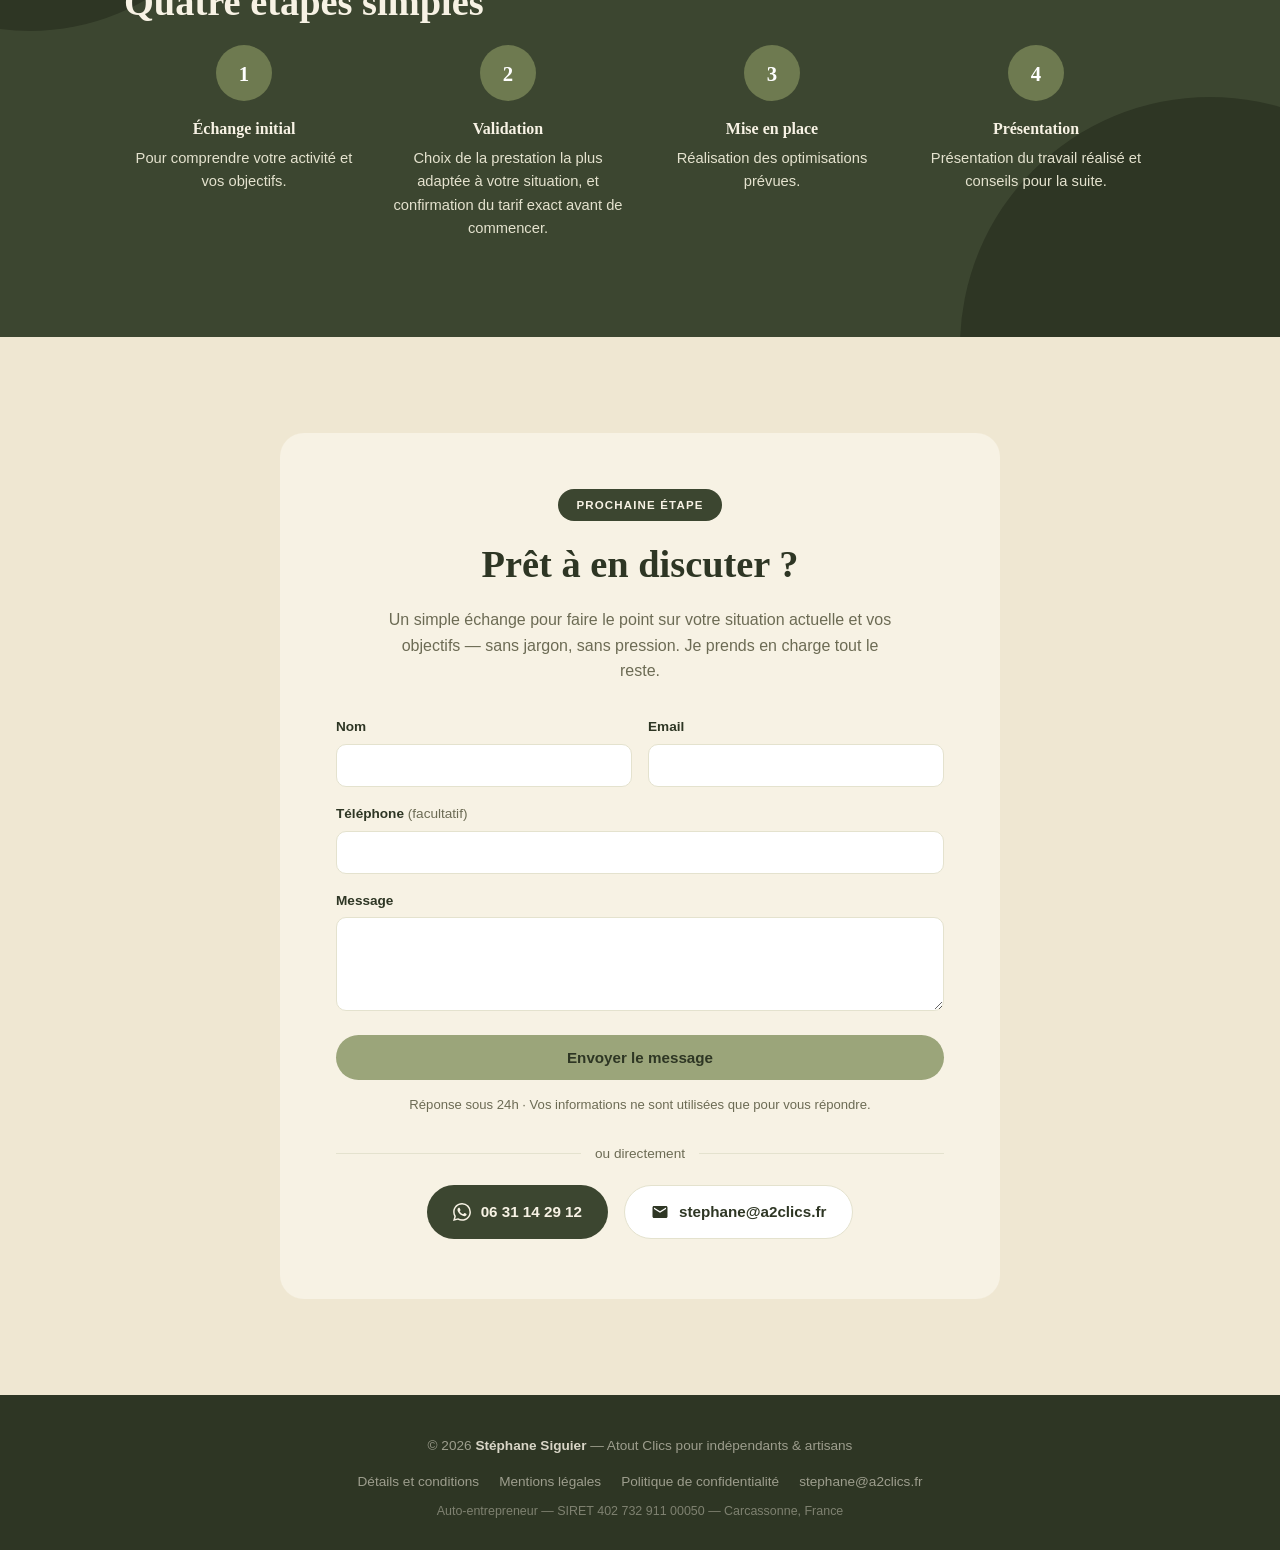
==== commit 86c6954a: "Remplace l'adresse e-mail de contact par stephane@a2clics.fr Co-Authored-By: Claude Sonnet 5.5 <nore" ====
--- a/index.html
+++ b/index.html
@@ -24,7 +24,7 @@
   "description": "Accompagnement des indépendants et artisans pour leur présence en ligne : fiche Google Business Profile, référencement local, site vitrine et suivi continu.",
   "url": "https://presencelocale.vercel.app/",
   "telephone": "+33631142912",
-  "email": "stephsiguier@gmail.com",
+  "email": "stephane@a2clics.fr",
   "areaServed": "France",
   "priceRange": "€€",
   "taxID": "40273291100050",
@@ -277,7 +277,6 @@
           <li><svg viewBox="0 0 24 24"><path d="M9 16.2L4.8 12l-1.4 1.4L9 19 21 7l-1.4-1.4z"/></svg>Formulaire de contact, version mobile</li>
           <li><svg viewBox="0 0 24 24"><path d="M9 16.2L4.8 12l-1.4 1.4L9 19 21 7l-1.4-1.4z"/></svg>Mise en ligne du site</li>
           <li><svg viewBox="0 0 24 24"><path d="M9 16.2L4.8 12l-1.4 1.4L9 19 21 7l-1.4-1.4z"/></svg>Liaison avec la fiche Google</li>
-          <!-- [À CONFIRMER] ligne regroupée pour limiter la hauteur de la carte : hébergement + nom de domaine + 1 mise à jour/mois, première année -->
           <li><svg viewBox="0 0 24 24"><path d="M9 16.2L4.8 12l-1.4 1.4L9 19 21 7l-1.4-1.4z"/></svg>Hébergement, nom de domaine et 1 mise à jour par mois inclus la première année (<a class="offer-link" href="conditions.html">détails</a>)</li>
         </ul>
         <p class="offer-note">Votre fiche Google est déjà en place ? Le site seul démarre à partir de <strong>490&nbsp;€</strong> (<a class="offer-link" href="conditions.html">ce qu’il comprend</a>).</p>
@@ -477,9 +476,9 @@
           <svg viewBox="0 0 24 24"><path d="M17.472 14.382c-.297-.149-1.758-.867-2.03-.967-.273-.099-.471-.148-.67.15-.197.297-.767.966-.94 1.164-.173.199-.347.223-.644.075-.297-.15-1.255-.463-2.39-1.475-.883-.788-1.48-1.761-1.653-2.059-.173-.297-.018-.458.13-.606.134-.133.298-.347.446-.52.149-.174.198-.298.298-.497.099-.198.05-.371-.025-.52-.075-.149-.669-1.612-.916-2.207-.242-.579-.487-.5-.669-.51-.173-.008-.371-.01-.57-.01-.198 0-.52.074-.792.372-.272.297-1.04 1.016-1.04 2.479 0 1.462 1.065 2.875 1.213 3.074.149.198 2.096 3.2 5.077 4.487.709.306 1.262.489 1.694.625.712.227 1.36.195 1.871.118.571-.085 1.758-.719 2.006-1.413.248-.694.248-1.289.173-1.413-.074-.124-.272-.198-.57-.347m-5.421 7.403h-.004a9.87 9.87 0 01-5.031-1.378l-.361-.214-3.741.982.998-3.648-.235-.374a9.86 9.86 0 01-1.51-5.26c.001-5.45 4.436-9.884 9.888-9.884 2.64 0 5.122 1.03 6.988 2.898a9.825 9.825 0 012.893 6.994c-.003 5.45-4.437 9.884-9.885 9.884m8.413-18.297A11.815 11.815 0 0012.05 0C5.495 0 .16 5.335.157 11.892c0 2.096.547 4.142 1.588 5.945L.057 24l6.305-1.654a11.882 11.882 0 005.683 1.448h.005c6.554 0 11.89-5.335 11.893-11.893a11.821 11.821 0 00-3.48-8.413z"/></svg>
           06 31 14 29 12
         </a>
-        <a href="mailto:stephsiguier@gmail.com" class="btn btn-outline">
+        <a href="mailto:stephane@a2clics.fr" class="btn btn-outline">
           <svg viewBox="0 0 24 24" width="18" height="18" fill="currentColor"><path d="M20 4H4c-1.1 0-1.99.9-1.99 2L2 18c0 1.1.9 2 2 2h16c1.1 0 2-.9 2-2V6c0-1.1-.9-2-2-2zm0 4l-8 5-8-5V6l8 5 8-5v2z"/></svg>
-          stephsiguier@gmail.com
+          stephane@a2clics.fr
         </a>
       </div>
     </div>
@@ -492,7 +491,7 @@
     <a href="conditions.html">Détails et conditions</a>
     <a href="mentions-legales.html">Mentions légales</a>
     <a href="confidentialite.html">Politique de confidentialité</a>
-    <a href="mailto:stephsiguier@gmail.com">stephsiguier@gmail.com</a>
+    <a href="mailto:stephane@a2clics.fr">stephane@a2clics.fr</a>
   </div>
   <p class="footer-siret">Auto-entrepreneur — SIRET 402 732 911 00050 — Carcassonne, France</p>
 </footer>
